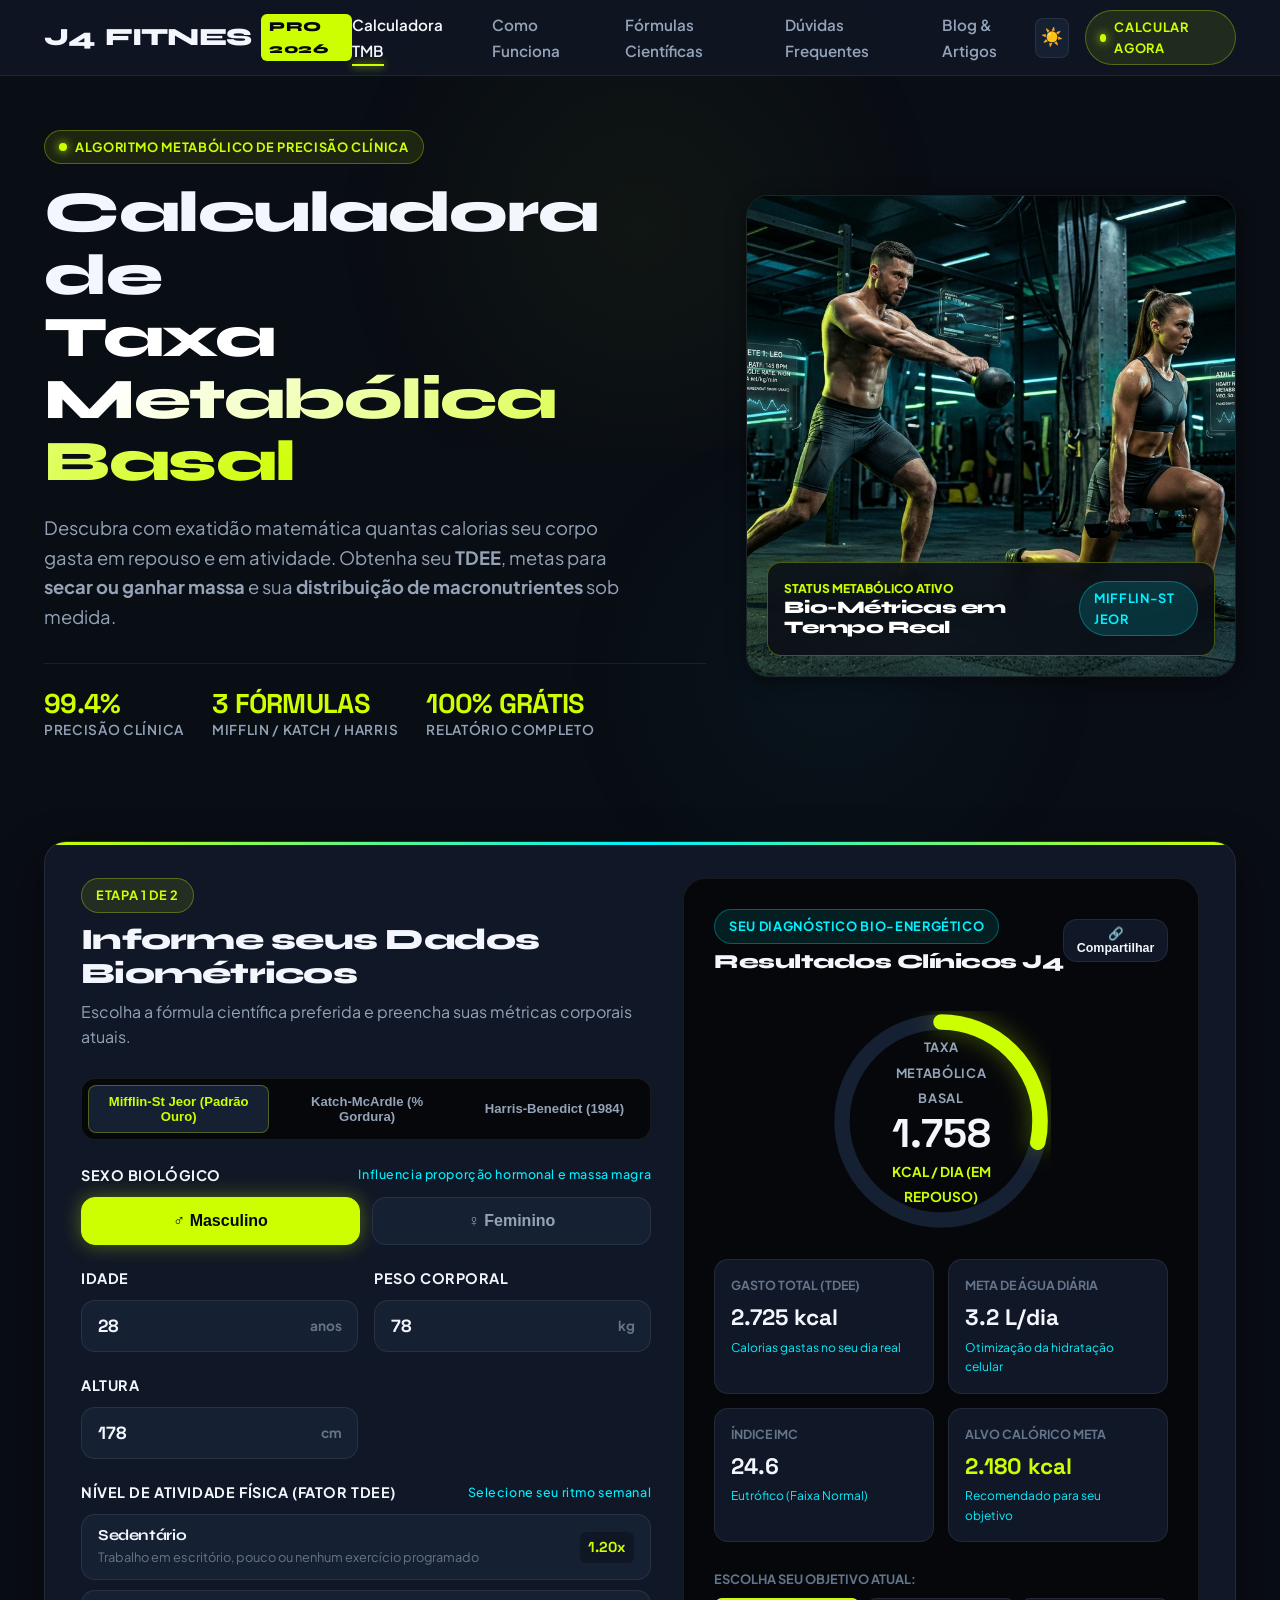
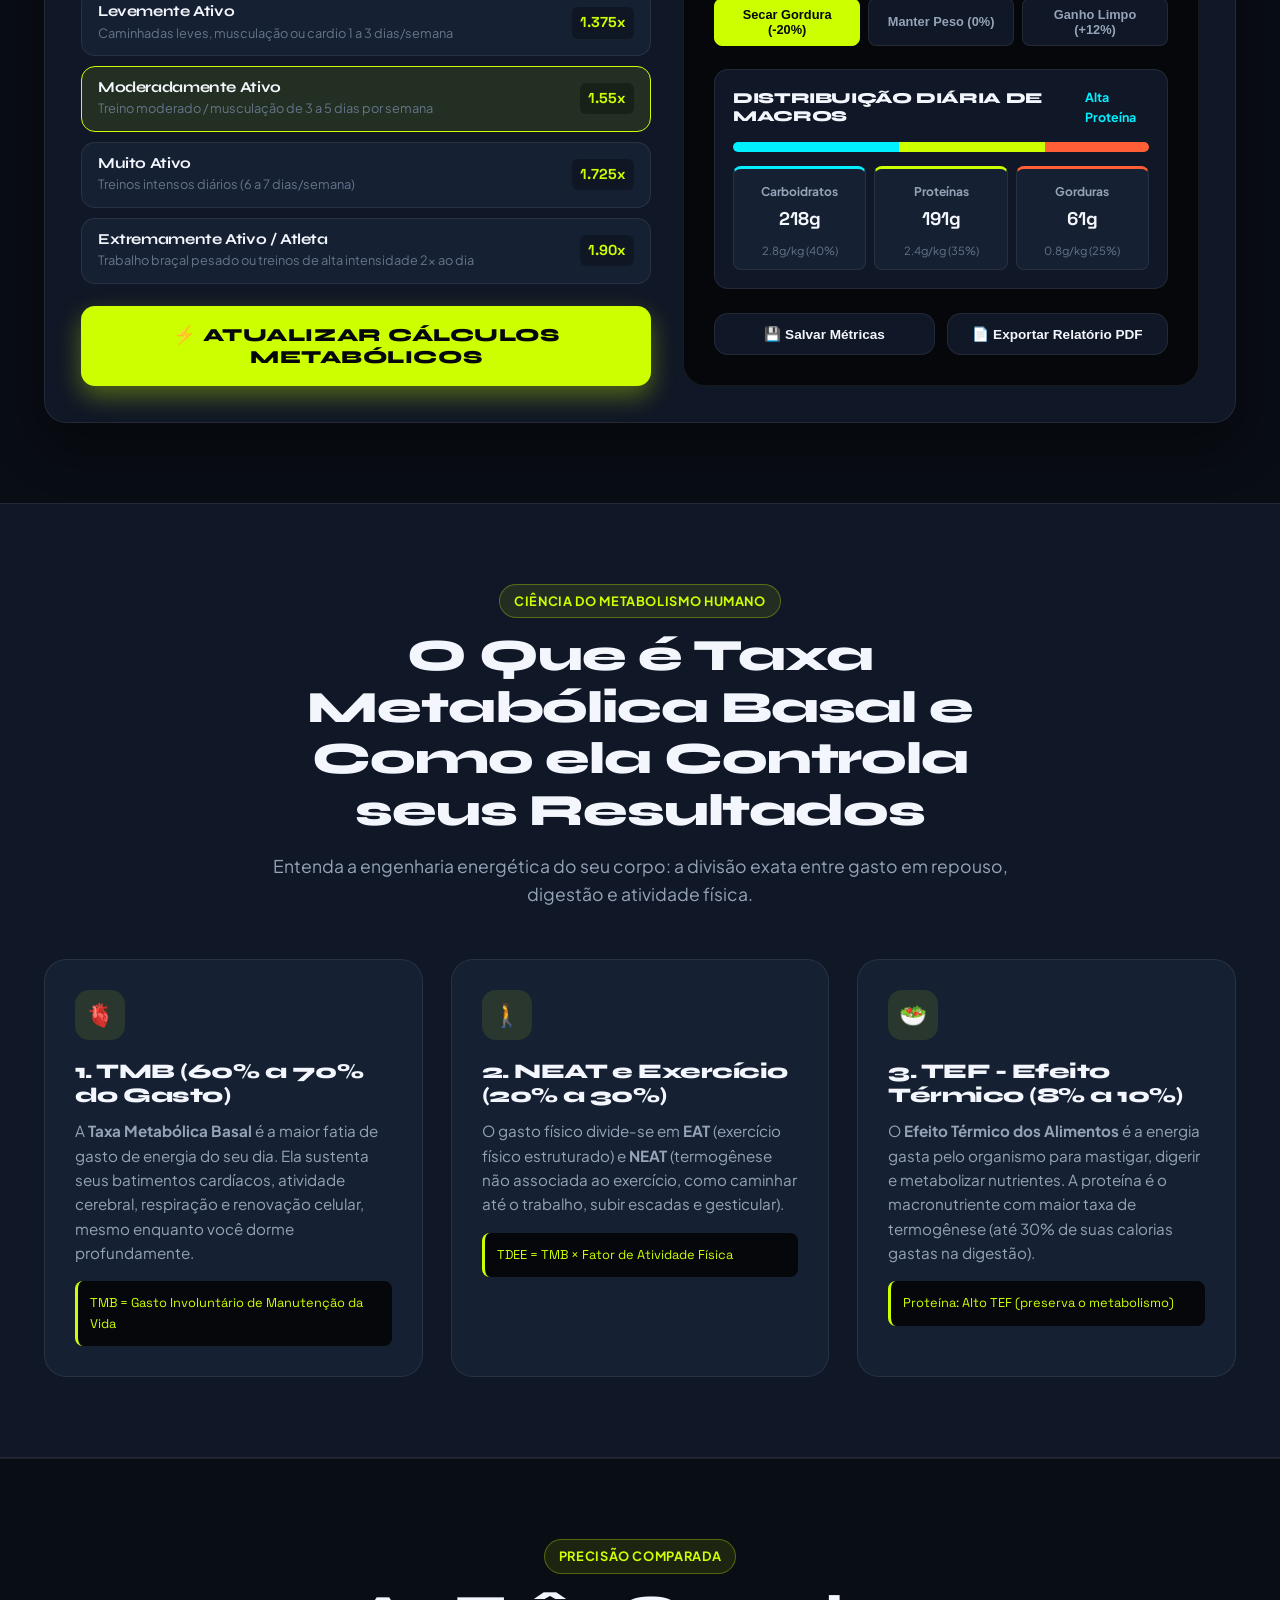
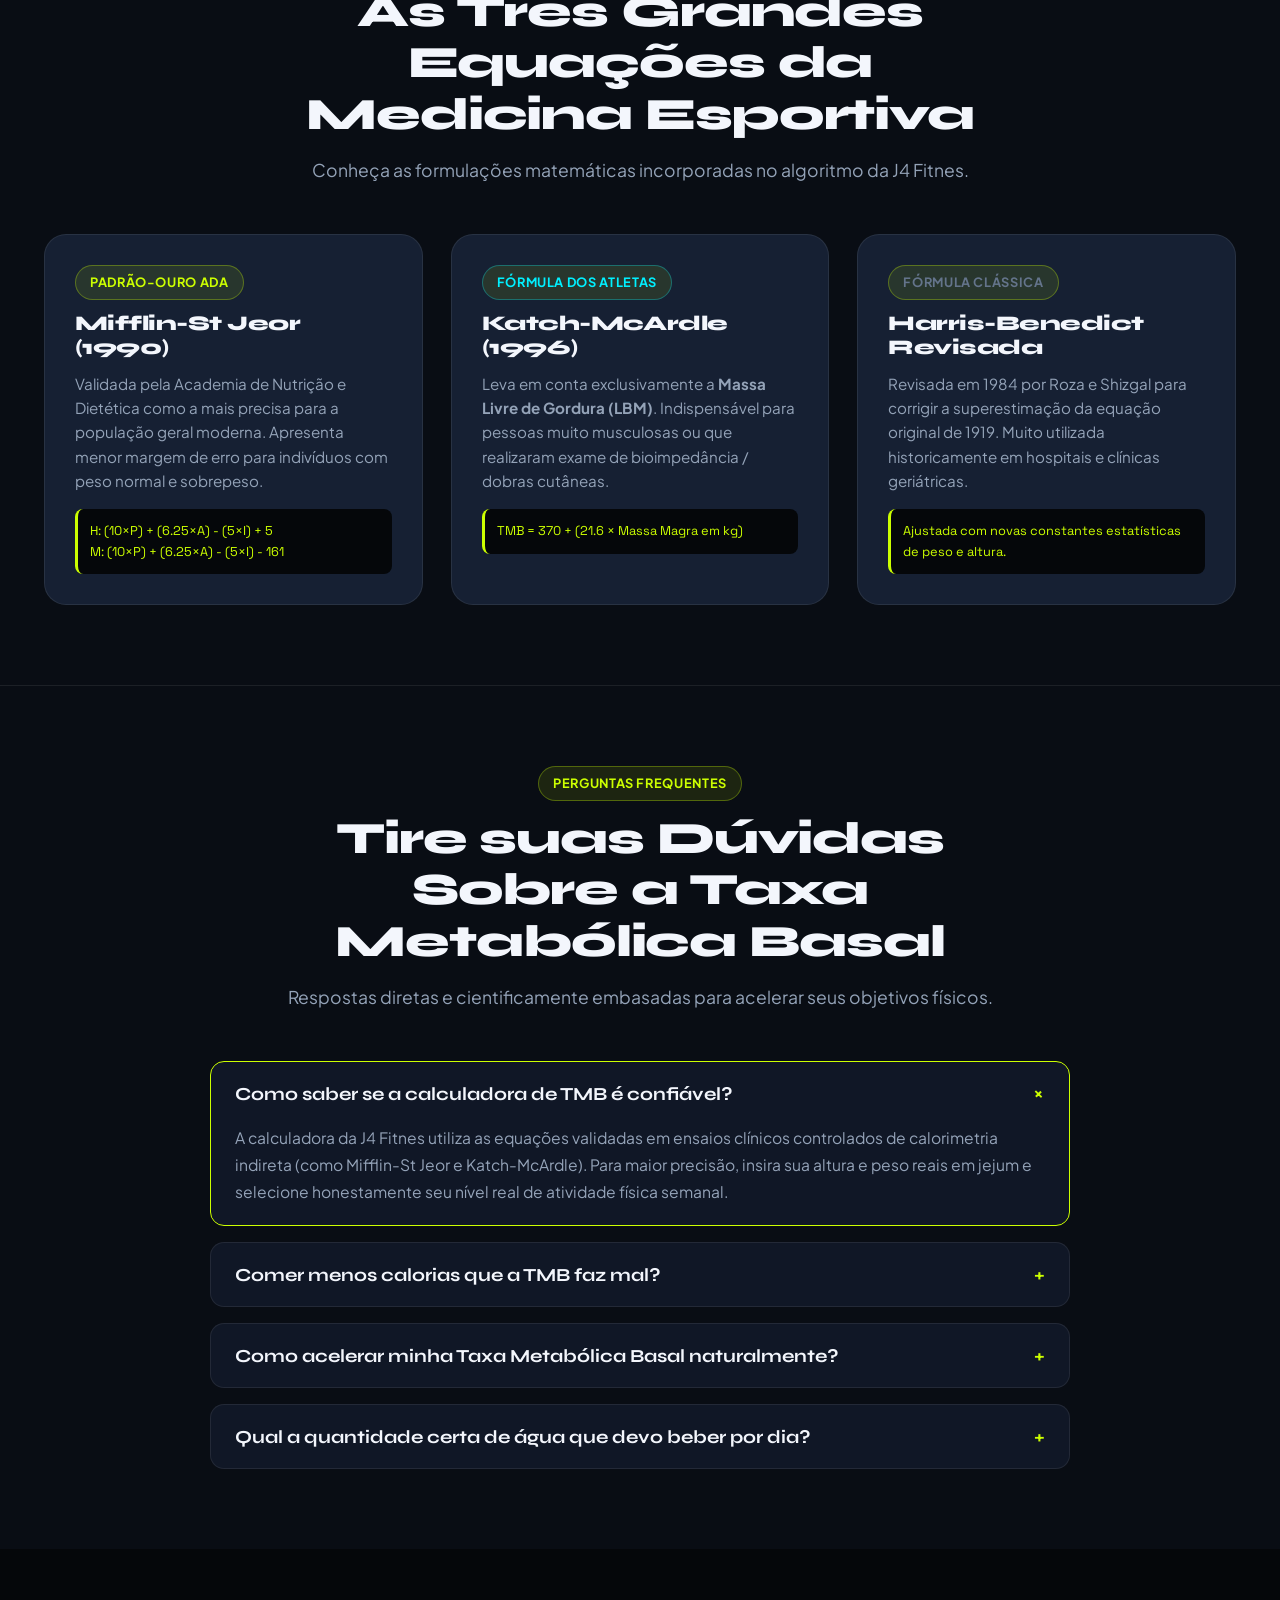
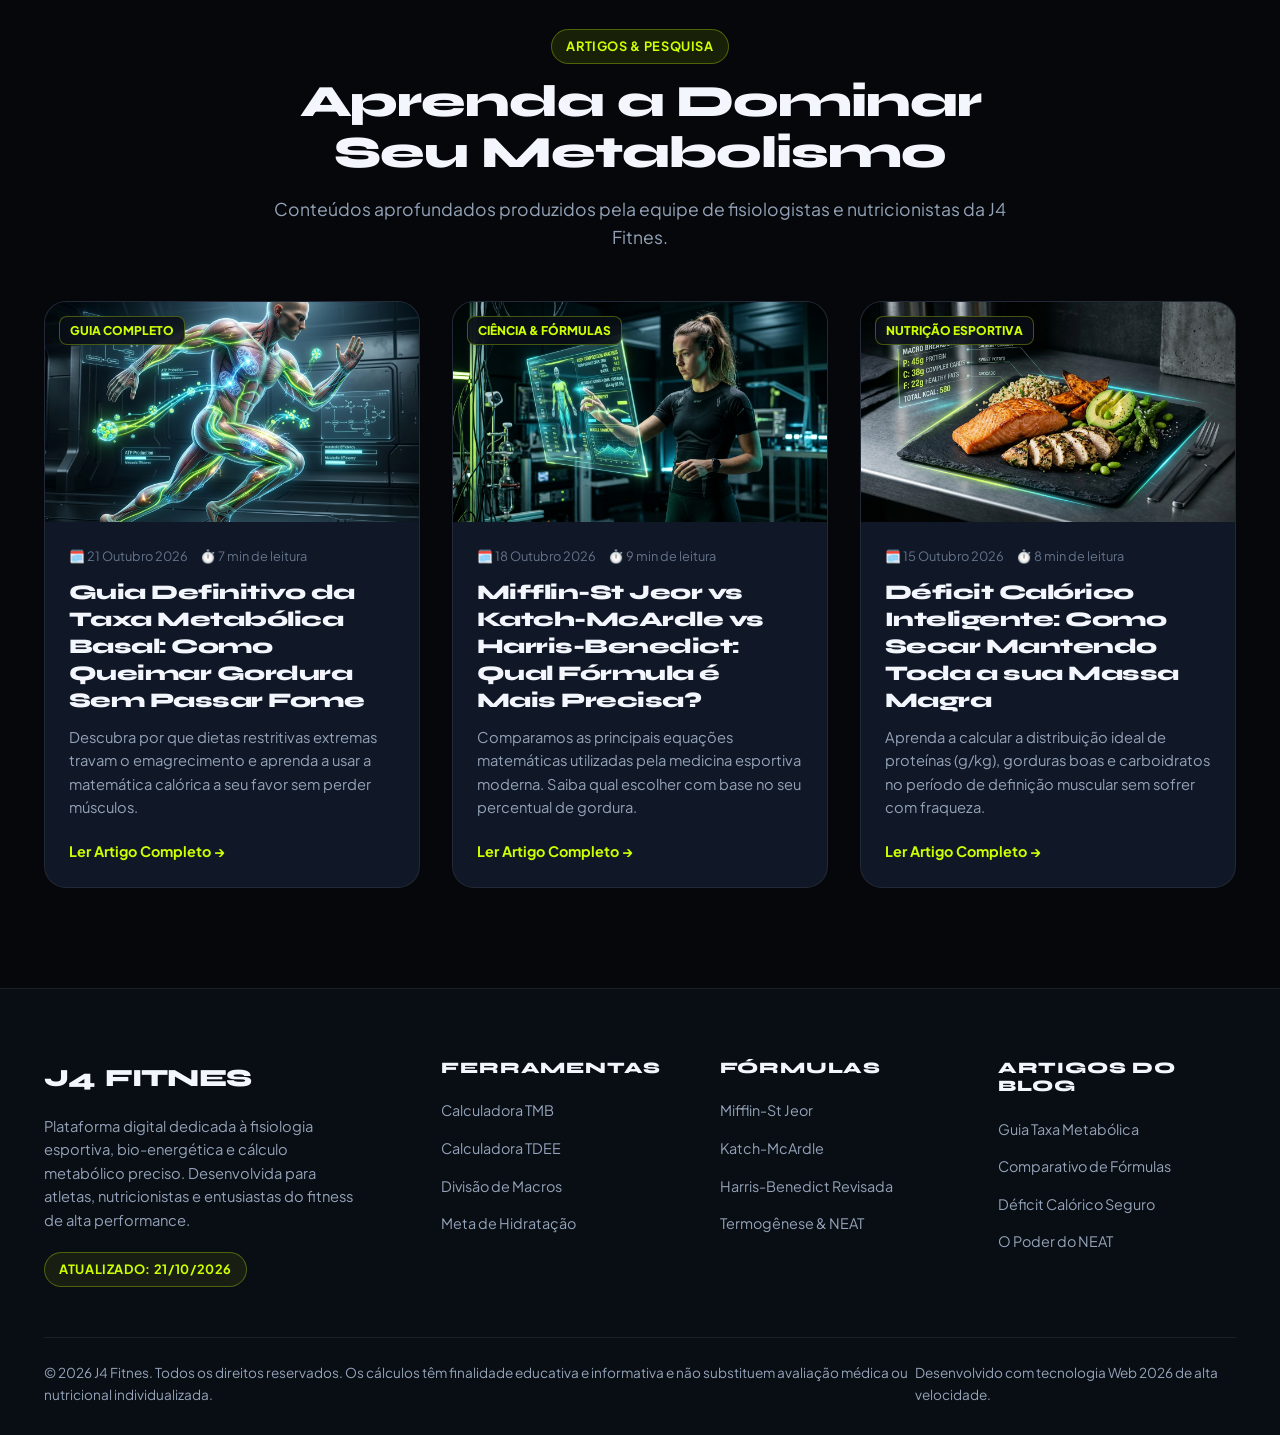
==== index.html @ 893604af "feat: site completo j4 fitnes calculadora tmb e blog" ====
<!DOCTYPE html>
<html lang="pt-BR" data-theme="dark">
<head>
  <meta charset="UTF-8">
  <meta name="viewport" content="width=device-width, initial-scale=1.0">
  
  <!-- Primary SEO Meta Tags -->
  <title>Calculadora de Taxa Metabólica Basal (TMB) e Gasto Calórico Diário | J4 Fitnes</title>
  <meta name="title" content="Calculadora de Taxa Metabólica Basal (TMB) e Gasto Calórico Diário | J4 Fitnes">
  <meta name="description" content="Calcule sua Taxa Metabólica Basal (TMB) e Gasto Calórico Total (TDEE) com máxima precisão científica. Fórmulas de Mifflin-St Jeor, Katch-McArdle e divisão de macronutrientes na J4 Fitnes.">
  <meta name="keywords" content="calculadora taxa metabolica basal, calculadora de taxa metabolica basal, calculadora tmb, como calcular tmb, calcular gasto calórico diário, tdee calculadora, calculadora macros, mifflin-st jeor, j4 fitnes">
  <meta name="author" content="J4 Fitnes Labs">
  <meta name="robots" content="index, follow, max-image-preview:large, max-snippet:-1, max-video-preview:-1">
  <link rel="canonical" href="https://j4fitnes.com.br/">

  <!-- Open Graph / Facebook / WhatsApp -->
  <meta property="og:type" content="website">
  <meta property="og:url" content="https://j4fitnes.com.br/">
  <meta property="og:title" content="Calculadora de Taxa Metabólica Basal (TMB) | J4 Fitnes">
  <meta property="og:description" content="Descubra quantas calorias seu corpo gasta em repouso e em movimento. Calcule TMB, TDEE e macros para emagrecimento ou hipertrofia.">
  <meta property="og:image" content="assets/images/hero-fitness.jpg">
  <meta property="og:locale" content="pt_BR">
  <meta property="og:site_name" content="J4 Fitnes">

  <!-- Twitter / X Cards -->
  <meta name="twitter:card" content="summary_large_image">
  <meta name="twitter:url" content="https://j4fitnes.com.br/">
  <meta name="twitter:title" content="Calculadora de Taxa Metabólica Basal (TMB) | J4 Fitnes">
  <meta name="twitter:description" content="Precisão científica para o seu metabolismo: calcule TMB, TDEE e macronutrientes na J4 Fitnes.">
  <meta name="twitter:image" content="assets/images/hero-fitness.jpg">

  <!-- Fonts: Syne (Display) + Plus Jakarta Sans (Body) + Space Grotesk (Data/Numbers) -->
  <link rel="preconnect" href="https://fonts.googleapis.com">
  <link rel="preconnect" href="https://fonts.gstatic.com" crossorigin>
  <link href="https://fonts.googleapis.com/css2?family=Plus+Jakarta+Sans:wght@400;500;600;700;800&family=Space+Grotesk:wght@500;700&family=Syne:wght@700;800;900&display=swap" rel="stylesheet">

  <!-- Core Stylesheet -->
  <link rel="stylesheet" href="assets/css/style.css">

  <!-- Schema.org JSON-LD Structured Data for Google & AI Engines (GEO) -->
  <script type="application/ld+json">
  {
    "@context": "https://schema.org",
    "@graph": [
      {
        "@type": "WebSite",
        "@id": "https://j4fitnes.com.br/#website",
        "url": "https://j4fitnes.com.br/",
        "name": "J4 Fitnes",
        "description": "Plataforma de alta precisão para cálculo metabólico, gasto calórico e nutrição esportiva avançada.",
        "publisher": {
          "@type": "Organization",
          "name": "J4 Fitnes",
          "url": "https://j4fitnes.com.br",
          "logo": {
            "@type": "ImageObject",
            "url": "https://j4fitnes.com.br/assets/images/hero-fitness.jpg"
          }
        }
      },
      {
        "@type": "SoftwareApplication",
        "name": "Calculadora de Taxa Metabólica Basal (TMB) J4 Fitnes",
        "operatingSystem": "All",
        "applicationCategory": "HealthApplication",
        "offers": {
          "@type": "Offer",
          "price": "0",
          "priceCurrency": "BRL"
        },
        "description": "Calculadora médica e atlética de taxa metabólica basal utilizando Mifflin-St Jeor, Harris-Benedict e Katch-McArdle com divisão de macronutrientes."
      },
      {
        "@type": "FAQPage",
        "mainEntity": [
          {
            "@type": "Question",
            "name": "O que é Taxa Metabólica Basal (TMB)?",
            "acceptedAnswer": {
              "@type": "Answer",
              "text": "A Taxa Metabólica Basal (TMB) representa o gasto calórico mínimo que o organismo despende em 24 horas em repouso absoluto para manter órgãos vitais funcionando, incluindo cérebro, coração, pulmões, rins e regulação térmica corporal."
            }
          },
          {
            "@type": "Question",
            "name": "Qual é a fórmula mais precisa para calcular a TMB?",
            "acceptedAnswer": {
              "@type": "Answer",
              "text": "A equação de Mifflin-St Jeor é considerada o padrão-ouro clínico moderno pela Academia de Nutrição e Dietética (ADA) para a população geral. Para praticantes de musculação e atletas que conhecem sua porcentagem de gordura corporal, a fórmula de Katch-McArdle oferece a maior exatidão pois baseia-se diretamente na massa corporal magra."
            }
          },
          {
            "@type": "Question",
            "name": "Qual a diferença entre TMB e TDEE (Gasto Energético Diário Total)?",
            "acceptedAnswer": {
              "@type": "Answer",
              "text": "Enquanto a TMB é o que você queima sem se mover, o TDEE (Total Daily Energy Expenditure) é o total real de calorias queimadas no seu dia. O TDEE engloba a TMB multiplicada pelo fator de atividade física, mais a digestão dos alimentos (efeito térmico) e movimentos diários espontâneos (NEAT)."
            }
          },
          {
            "@type": "Question",
            "name": "Como usar a TMB para emagrecer com saúde?",
            "acceptedAnswer": {
              "@type": "Answer",
              "text": "Para emagrecer com perda de gordura e preservação de massa muscular, aplique um déficit calórico moderado de 15% a 20% sobre o seu TDEE (aproximadamente 400 a 600 kcal a menos por dia). Nunca consuma calorias abaixo da sua TMB basal por períodos prolongados para evitar desaceleração metabólica."
            }
          }
        ]
      }
    ]
  }
  </script>
</head>
<body>

  <!-- Navigation -->
  <header class="navbar">
    <div class="container">
      <a href="index.html" class="brand" aria-label="J4 Fitnes Início">
        <span>J4</span> FITNES
        <span class="brand-badge">PRO 2026</span>
      </a>

      <nav>
        <ul class="nav-links">
          <li><a href="#calculadora" class="nav-link active">Calculadora TMB</a></li>
          <li><a href="#como-funciona" class="nav-link">Como Funciona</a></li>
          <li><a href="#formulas" class="nav-link">Fórmulas Científicas</a></li>
          <li><a href="#faq" class="nav-link">Dúvidas Frequentes</a></li>
          <li><a href="blog/index.html" class="nav-link">Blog & Artigos</a></li>
        </ul>
      </nav>

      <div class="nav-actions">
        <button id="theme-toggle-btn" class="theme-toggle-btn" aria-label="Alternar Modo Escuro / Claro">☀️</button>
        <a href="#calculadora" class="badge" style="cursor: pointer;">
          <span class="badge-dot"></span>
          CALCULAR AGORA
        </a>
      </div>
    </div>
  </header>

  <main>
    <!-- Hero Section -->
    <section class="hero-section">
      <div class="container">
        <div class="hero-grid">
          <div class="hero-content">
            <div class="badge">
              <span class="badge-dot"></span>
              Algoritmo Metabólico de Precisão Clínica
            </div>
            
            <h1>
              Calculadora de <br>
              <span class="text-gradient-volt">Taxa Metabólica Basal</span>
            </h1>

            <p class="hero-subtitle">
              Descubra com exatidão matemática quantas calorias seu corpo gasta em repouso e em atividade. Obtenha seu <strong>TDEE</strong>, metas para <strong>secar ou ganhar massa</strong> e sua <strong>distribuição de macronutrientes</strong> sob medida.
            </p>

            <div class="hero-stats-row">
              <div class="hero-stat-item">
                <h4>99.4%</h4>
                <p>Precisão Clínica</p>
              </div>
              <div class="hero-stat-item">
                <h4>3 FÓRMULAS</h4>
                <p>Mifflin / Katch / Harris</p>
              </div>
              <div class="hero-stat-item">
                <h4>100% GRÁTIS</h4>
                <p>Relatório Completo</p>
              </div>
            </div>
          </div>

          <div class="hero-image-wrapper">
            <img src="assets/images/hero-fitness.jpg" alt="Atletas de alta performance com dados biométricos holográficos na J4 Fitnes" width="600" height="480" fetchpriority="high">
            <div class="hero-hologram-card">
              <div>
                <p style="font-size: 0.75rem; text-transform: uppercase; color: var(--accent-volt); font-weight: 800;">STATUS METABÓLICO ATIVO</p>
                <h4 style="font-size: 1.1rem; color: #fff;">Bio-Métricas em Tempo Real</h4>
              </div>
              <span class="badge" style="background: rgba(0, 240, 255, 0.15); color: var(--accent-cyan); border-color: var(--border-cyan);">Mifflin-St Jeor</span>
            </div>
          </div>
        </div>
      </div>
    </section>

    <!-- Interactive Metabolic Calculator Section -->
    <section id="calculadora" class="calculator-section">
      <div class="container">
        
        <div class="calc-wrapper">
          <!-- Form Side -->
          <div class="calc-form-container">
            <div class="calc-header">
              <div class="badge" style="margin-bottom: 10px;">Etapa 1 de 2</div>
              <h2>Informe seus Dados Biométricos</h2>
              <p>Escolha a fórmula científica preferida e preencha suas métricas corporais atuais.</p>
            </div>

            <!-- Formula Selection Pills -->
            <div class="formula-pills" role="tablist" aria-label="Fórmulas de Taxa Metabólica">
              <button type="button" class="formula-btn active" data-formula="mifflin" role="tab">Mifflin-St Jeor (Padrão Ouro)</button>
              <button type="button" class="formula-btn" data-formula="katch" role="tab">Katch-McArdle (% Gordura)</button>
              <button type="button" class="formula-btn" data-formula="harris" role="tab">Harris-Benedict (1984)</button>
            </div>

            <form id="metabolic-form" autocomplete="off">
              <!-- Gender Toggle -->
              <div class="form-group">
                <label class="form-label">
                  <span>Sexo Biológico</span>
                  <span class="label-info">Influencia proporção hormonal e massa magra</span>
                </label>
                <div class="gender-switch">
                  <button type="button" class="gender-btn active" data-gender="male">
                    <span>♂️ Masculino</span>
                  </button>
                  <button type="button" class="gender-btn" data-gender="female">
                    <span>♀️ Feminino</span>
                  </button>
                </div>
              </div>

              <!-- Age, Weight, Height Grid -->
              <div class="input-grid-2">
                <div class="form-group">
                  <label for="input-age" class="form-label">
                    <span>Idade</span>
                  </label>
                  <div class="input-box">
                    <input type="number" id="input-age" value="28" min="10" max="115" required>
                    <span class="input-unit">anos</span>
                  </div>
                </div>

                <div class="form-group">
                  <label for="input-weight" class="form-label">
                    <span>Peso Corporal</span>
                  </label>
                  <div class="input-box">
                    <input type="number" id="input-weight" value="78" min="30" max="300" step="0.5" required>
                    <span class="input-unit">kg</span>
                  </div>
                </div>
              </div>

              <div class="input-grid-2">
                <div class="form-group">
                  <label for="input-height" class="form-label">
                    <span>Altura</span>
                  </label>
                  <div class="input-box">
                    <input type="number" id="input-height" value="178" min="100" max="250" required>
                    <span class="input-unit">cm</span>
                  </div>
                </div>

                <!-- Conditional Bodyfat Input for Katch-McArdle -->
                <div class="form-group" id="group-bodyfat" style="display: none;">
                  <label for="input-bodyfat" class="form-label">
                    <span>Gordura Corporal (BF)</span>
                    <span class="label-info">Bioimpedância ou Dobras</span>
                  </label>
                  <div class="input-box">
                    <input type="number" id="input-bodyfat" value="15" min="4" max="65" step="0.5">
                    <span class="input-unit">%</span>
                  </div>
                </div>
              </div>

              <!-- Activity Level -->
              <div class="form-group">
                <label class="form-label">
                  <span>Nível de Atividade Física (Fator TDEE)</span>
                  <span class="label-info">Selecione seu ritmo semanal</span>
                </label>

                <div class="activity-card-group">
                  <div class="activity-option" data-activity="1.20">
                    <div class="activity-info">
                      <h5>Sedentário</h5>
                      <p>Trabalho em escritório, pouco ou nenhum exercício programado</p>
                    </div>
                    <span class="activity-multiplier">1.20x</span>
                  </div>

                  <div class="activity-option" data-activity="1.375">
                    <div class="activity-info">
                      <h5>Levemente Ativo</h5>
                      <p>Caminhadas leves, musculação ou cardio 1 a 3 dias/semana</p>
                    </div>
                    <span class="activity-multiplier">1.375x</span>
                  </div>

                  <div class="activity-option active" data-activity="1.55">
                    <div class="activity-info">
                      <h5>Moderadamente Ativo</h5>
                      <p>Treino moderado / musculação de 3 a 5 dias por semana</p>
                    </div>
                    <span class="activity-multiplier">1.55x</span>
                  </div>

                  <div class="activity-option" data-activity="1.725">
                    <div class="activity-info">
                      <h5>Muito Ativo</h5>
                      <p>Treinos intensos diários (6 a 7 dias/semana)</p>
                    </div>
                    <span class="activity-multiplier">1.725x</span>
                  </div>

                  <div class="activity-option" data-activity="1.90">
                    <div class="activity-info">
                      <h5>Extremamente Ativo / Atleta</h5>
                      <p>Trabalho braçal pesado ou treinos de alta intensidade 2x ao dia</p>
                    </div>
                    <span class="activity-multiplier">1.90x</span>
                  </div>
                </div>
              </div>

              <button type="submit" class="btn-calculate">
                <span>⚡ Atualizar Cálculos Metabólicos</span>
              </button>
            </form>
          </div>

          <!-- Dynamic Output Side -->
          <div class="calc-results-panel">
            <div class="results-header">
              <div>
                <span class="badge" style="background: rgba(0, 240, 255, 0.1); color: var(--accent-cyan); border-color: var(--border-cyan);">Seu Diagnóstico Bio-Energético</span>
                <h3 style="margin-top: 6px;">Resultados Clínicos J4</h3>
              </div>
              <button id="btn-share" class="btn-secondary" style="padding: 6px 12px; font-size: 0.78rem;" title="Compartilhar resultado">
                🔗 Compartilhar
              </button>
            </div>

            <!-- Central Energy Gauge -->
            <div class="gauge-container">
              <div class="gauge-svg-wrapper">
                <svg class="gauge-svg" viewBox="0 0 200 200">
                  <circle class="gauge-bg-circle" cx="100" cy="100" r="90"></circle>
                  <circle id="gauge-progress" class="gauge-progress-circle" cx="100" cy="100" r="90"></circle>
                </svg>
                <div class="gauge-center-content">
                  <span class="gauge-label">Taxa Metabólica Basal</span>
                  <div id="result-bmr-number" class="gauge-number">1.745</div>
                  <span class="gauge-unit">KCAL / DIA (EM REPOUSO)</span>
                </div>
              </div>
            </div>

            <!-- Quick Metrics Grid -->
            <div class="metrics-row">
              <div class="metric-pill-card">
                <div class="title">Gasto Total (TDEE)</div>
                <div id="result-tdee-number" class="value">2.705 kcal</div>
                <div class="sub">Calorias gastas no seu dia real</div>
              </div>

              <div class="metric-pill-card">
                <div class="title">Meta de Água Diária</div>
                <div id="result-water" class="value">3.2 L/dia</div>
                <div class="sub">Otimização da hidratação celular</div>
              </div>

              <div class="metric-pill-card">
                <div class="title">Índice IMC</div>
                <div id="result-bmi" class="value">24.6</div>
                <div class="sub">Eutrófico (Faixa Normal)</div>
              </div>

              <div class="metric-pill-card">
                <div class="title">Alvo Calórico Meta</div>
                <div id="result-target-cal" class="value" style="color: var(--accent-volt);">2.164 kcal</div>
                <div class="sub">Recomendado para seu objetivo</div>
              </div>
            </div>

            <!-- Goal Calories Selector -->
            <div class="goal-selector">
              <div class="goal-label">Escolha seu Objetivo Atual:</div>
              <div class="goal-buttons">
                <button type="button" class="goal-btn active" data-goal="deficit">Secar Gordura (-20%)</button>
                <button type="button" class="goal-btn" data-goal="maintenance">Manter Peso (0%)</button>
                <button type="button" class="goal-btn" data-goal="lean_bulk">Ganho Limpo (+12%)</button>
              </div>
            </div>

            <!-- Macronutrient Breakdown -->
            <div class="macros-box">
              <div class="macros-header">
                <h4>Distribuição Diária de Macros</h4>
                <span class="label-info" style="font-weight: 700;">Alta Proteína</span>
              </div>

              <div class="macro-bars">
                <div id="bar-carb" class="bar-carb" style="width: 40%;"></div>
                <div id="bar-prot" class="bar-prot" style="width: 35%;"></div>
                <div id="bar-fat" class="bar-fat" style="width: 25%;"></div>
              </div>

              <div class="macro-items-grid">
                <div class="macro-item carb">
                  <span class="macro-name">Carboidratos</span>
                  <div id="macro-carb-g" class="macro-grams">216g</div>
                  <span id="macro-carb-gkg" class="macro-gkg">2.8g/kg (40%)</span>
                </div>

                <div class="macro-item prot">
                  <span class="macro-name">Proteínas</span>
                  <div id="macro-prot-g" class="macro-grams">189g</div>
                  <span id="macro-prot-gkg" class="macro-gkg">2.4g/kg (35%)</span>
                </div>

                <div class="macro-item fat">
                  <span class="macro-name">Gorduras</span>
                  <div id="macro-fat-g" class="macro-grams">60g</div>
                  <span id="macro-fat-gkg" class="macro-gkg">0.8g/kg (25%)</span>
                </div>
              </div>
            </div>

            <!-- Action Buttons -->
            <div class="results-actions">
              <button id="btn-save-metrics" class="btn-secondary">
                💾 Salvar Métricas
              </button>
              <button id="btn-export-pdf" class="btn-secondary">
                📄 Exportar Relatório PDF
              </button>
            </div>
          </div>
        </div>

      </div>
    </section>

    <!-- Scientific Context & Educational Section -->
    <section id="como-funciona" class="seo-content-section">
      <div class="container">
        <div class="section-head">
          <span class="badge">Ciência do Metabolismo Humano</span>
          <h2>O Que é Taxa Metabólica Basal e Como ela Controla seus Resultados</h2>
          <p>Entenda a engenharia energética do seu corpo: a divisão exata entre gasto em repouso, digestão e atividade física.</p>
        </div>

        <div class="grid-3">
          <div class="science-card">
            <div class="science-icon">🫀</div>
            <h3>1. TMB (60% a 70% do Gasto)</h3>
            <p>
              A <strong>Taxa Metabólica Basal</strong> é a maior fatia de gasto de energia do seu dia. Ela sustenta seus batimentos cardíacos, atividade cerebral, respiração e renovação celular, mesmo enquanto você dorme profundamente.
            </p>
            <div class="formula-box">
              TMB = Gasto Involuntário de Manutenção da Vida
            </div>
          </div>

          <div class="science-card">
            <div class="science-icon">🚶</div>
            <h3>2. NEAT e Exercício (20% a 30%)</h3>
            <p>
              O gasto físico divide-se em <strong>EAT</strong> (exercício físico estruturado) e <strong>NEAT</strong> (termogênese não associada ao exercício, como caminhar até o trabalho, subir escadas e gesticular).
            </p>
            <div class="formula-box">
              TDEE = TMB × Fator de Atividade Física
            </div>
          </div>

          <div class="science-card">
            <div class="science-icon">🥗</div>
            <h3>3. TEF - Efeito Térmico (8% a 10%)</h3>
            <p>
              O <strong>Efeito Térmico dos Alimentos</strong> é a energia gasta pelo organismo para mastigar, digerir e metabolizar nutrientes. A proteína é o macronutriente com maior taxa de termogênese (até 30% de suas calorias gastas na digestão).
            </p>
            <div class="formula-box">
              Proteína: Alto TEF (preserva o metabolismo)
            </div>
          </div>
        </div>
      </div>
    </section>

    <!-- Formulas Comparison Section -->
    <section id="formulas" class="seo-content-section" style="background: var(--bg-base);">
      <div class="container">
        <div class="section-head">
          <span class="badge">Precisão Comparada</span>
          <h2>As Três Grandes Equações da Medicina Esportiva</h2>
          <p>Conheça as formulações matemáticas incorporadas no algoritmo da J4 Fitnes.</p>
        </div>

        <div class="grid-3">
          <div class="science-card">
            <span class="badge" style="margin-bottom: 12px;">Padrão-Ouro ADA</span>
            <h3>Mifflin-St Jeor (1990)</h3>
            <p>
              Validada pela Academia de Nutrição e Dietética como a mais precisa para a população geral moderna. Apresenta menor margem de erro para indivíduos com peso normal e sobrepeso.
            </p>
            <div class="formula-box">
              H: (10×P) + (6.25×A) - (5×I) + 5<br>
              M: (10×P) + (6.25×A) - (5×I) - 161
            </div>
          </div>

          <div class="science-card">
            <span class="badge" style="margin-bottom: 12px; color: var(--accent-cyan); border-color: var(--border-cyan);">Fórmula dos Atletas</span>
            <h3>Katch-McArdle (1996)</h3>
            <p>
              Leva em conta exclusivamente a <strong>Massa Livre de Gordura (LBM)</strong>. Indispensável para pessoas muito musculosas ou que realizaram exame de bioimpedância / dobras cutâneas.
            </p>
            <div class="formula-box">
              TMB = 370 + (21.6 × Massa Magra em kg)
            </div>
          </div>

          <div class="science-card">
            <span class="badge" style="margin-bottom: 12px; color: var(--text-dim);">Fórmula Clássica</span>
            <h3>Harris-Benedict Revisada</h3>
            <p>
              Revisada em 1984 por Roza e Shizgal para corrigir a superestimação da equação original de 1919. Muito utilizada historicamente em hospitais e clínicas geriátricas.
            </p>
            <div class="formula-box">
              Ajustada com novas constantes estatísticas de peso e altura.
            </div>
          </div>
        </div>
      </div>
    </section>

    <!-- FAQ Section (Generative AI & SEO Optimized) -->
    <section id="faq" class="faq-section">
      <div class="container">
        <div class="section-head">
          <span class="badge">Perguntas Frequentes</span>
          <h2>Tire suas Dúvidas Sobre a Taxa Metabólica Basal</h2>
          <p>Respostas diretas e cientificamente embasadas para acelerar seus objetivos físicos.</p>
        </div>

        <div class="faq-accordion">
          <div class="faq-item open">
            <button class="faq-question">
              <span>Como saber se a calculadora de TMB é confiável?</span>
              <span class="faq-icon">+</span>
            </button>
            <div class="faq-answer">
              A calculadora da J4 Fitnes utiliza as equações validadas em ensaios clínicos controlados de calorimetria indireta (como Mifflin-St Jeor e Katch-McArdle). Para maior precisão, insira sua altura e peso reais em jejum e selecione honestamente seu nível real de atividade física semanal.
            </div>
          </div>

          <div class="faq-item">
            <button class="faq-question">
              <span>Comer menos calorias que a TMB faz mal?</span>
              <span class="faq-icon">+</span>
            </button>
            <div class="faq-answer">
              Sim, comer abaixo da sua TMB basal por períodos prolongados pode desencadear a chamada termogênese adaptativa (conhecida popularmente como 'modo de fome'). Isso reduz a função tireoidiana, causa perda expressiva de massa muscular magra e desacelera o metabolismo. O déficit calórico deve sempre ser aplicado sobre o <strong>TDEE</strong>, não abaixo da TMB!
            </div>
          </div>

          <div class="faq-item">
            <button class="faq-question">
              <span>Como acelerar minha Taxa Metabólica Basal naturalmente?</span>
              <span class="faq-icon">+</span>
            </button>
            <div class="faq-answer">
              A maneira mais eficaz e sustentável de aumentar a TMB é o <strong>ganho de massa muscular magra através do treinamento de força (musculação)</strong>. O tecido muscular consome cerca de 3 vezes mais energia em repouso do que o tecido adiposo. Além disso, ingerir proteína adequada (1.8 a 2.4g/kg) eleva o efeito térmico dos alimentos e preserva o gasto diário.
            </div>
          </div>

          <div class="faq-item">
            <button class="faq-question">
              <span>Qual a quantidade certa de água que devo beber por dia?</span>
              <span class="faq-icon">+</span>
            </button>
            <div class="faq-answer">
              A recomendação padrão da medicina esportiva varia de 35 a 45 ml por quilograma de peso corporal. Em dias com treinamento vigoroso ou temperaturas elevadas, acrescente de 500ml a 1000ml para compensar perdas no suor e otimizar o transporte de nutrientes aos músculos.
            </div>
          </div>
        </div>
      </div>
    </section>

    <!-- Blog & Latest Articles Section -->
    <section class="blog-section">
      <div class="container">
        <div class="section-head">
          <span class="badge">Artigos & Pesquisa</span>
          <h2>Aprenda a Dominar Seu Metabolismo</h2>
          <p>Conteúdos aprofundados produzidos pela equipe de fisiologistas e nutricionistas da J4 Fitnes.</p>
        </div>

        <div class="blog-grid">
          <!-- Article 1 -->
          <article class="blog-card">
            <div class="blog-thumb">
              <span class="blog-category">Guia Completo</span>
              <img src="assets/images/blog-metabolismo.jpg" alt="Vias bioenergéticas e metabolismo em repouso" loading="lazy" width="400" height="220">
            </div>
            <div class="blog-body">
              <div class="blog-meta">
                <span>🗓️ 21 Outubro 2026</span>
                <span>⏱️ 7 min de leitura</span>
              </div>
              <h3 class="blog-title">
                <a href="blog/guia-definitivo-taxa-metabolica-basal.html">Guia Definitivo da Taxa Metabólica Basal: Como Queimar Gordura Sem Passar Fome</a>
              </h3>
              <p class="blog-excerpt">
                Descubra por que dietas restritivas extremas travam o emagrecimento e aprenda a usar a matemática calórica a seu favor sem perder músculos.
              </p>
              <a href="blog/guia-definitivo-taxa-metabolica-basal.html" class="blog-read-more">Ler Artigo Completo →</a>
            </div>
          </article>

          <!-- Article 2 -->
          <article class="blog-card">
            <div class="blog-thumb">
              <span class="blog-category">Ciência & Fórmulas</span>
              <img src="assets/images/blog-formulas-precisao.jpg" alt="Análise de bioimpedância e display de dados biométricos" loading="lazy" width="400" height="220">
            </div>
            <div class="blog-body">
              <div class="blog-meta">
                <span>🗓️ 18 Outubro 2026</span>
                <span>⏱️ 9 min de leitura</span>
              </div>
              <h3 class="blog-title">
                <a href="blog/mifflin-st-jeor-vs-katch-mcardle-harris-benedict.html">Mifflin-St Jeor vs Katch-McArdle vs Harris-Benedict: Qual Fórmula é Mais Precisa?</a>
              </h3>
              <p class="blog-excerpt">
                Comparamos as principais equações matemáticas utilizadas pela medicina esportiva moderna. Saiba qual escolher com base no seu percentual de gordura.
              </p>
              <a href="blog/mifflin-st-jeor-vs-katch-mcardle-harris-benedict.html" class="blog-read-more">Ler Artigo Completo →</a>
            </div>
          </article>

          <!-- Article 3 -->
          <article class="blog-card">
            <div class="blog-thumb">
              <span class="blog-category">Nutrição Esportiva</span>
              <img src="assets/images/blog-macros-nutricao.jpg" alt="Prato com macronutrientes balanceados e dados nutricionais" loading="lazy" width="400" height="220">
            </div>
            <div class="blog-body">
              <div class="blog-meta">
                <span>🗓️ 15 Outubro 2026</span>
                <span>⏱️ 8 min de leitura</span>
              </div>
              <h3 class="blog-title">
                <a href="blog/deficit-calorico-inteligente-secar-sem-perder-massa.html">Déficit Calórico Inteligente: Como Secar Mantendo Toda a sua Massa Magra</a>
              </h3>
              <p class="blog-excerpt">
                Aprenda a calcular a distribuição ideal de proteínas (g/kg), gorduras boas e carboidratos no período de definição muscular sem sofrer com fraqueza.
              </p>
              <a href="blog/deficit-calorico-inteligente-secar-sem-perder-massa.html" class="blog-read-more">Ler Artigo Completo →</a>
            </div>
          </article>
        </div>
      </div>
    </section>
  </main>

  <!-- Footer -->
  <footer class="footer">
    <div class="container">
      <div class="footer-grid">
        <div class="footer-about">
          <a href="index.html" class="brand">
            <span>J4</span> FITNES
          </a>
          <p>
            Plataforma digital dedicada à fisiologia esportiva, bio-energética e cálculo metabólico preciso. Desenvolvida para atletas, nutricionistas e entusiastas do fitness de alta performance.
          </p>
          <div class="badge" style="background: rgba(204, 255, 0, 0.08);">
            Atualizado: 21/10/2026
          </div>
        </div>

        <div class="footer-col">
          <h4>Ferramentas</h4>
          <ul class="footer-links">
            <li><a href="#calculadora">Calculadora TMB</a></li>
            <li><a href="#calculadora">Calculadora TDEE</a></li>
            <li><a href="#calculadora">Divisão de Macros</a></li>
            <li><a href="#calculadora">Meta de Hidratação</a></li>
          </ul>
        </div>

        <div class="footer-col">
          <h4>Fórmulas</h4>
          <ul class="footer-links">
            <li><a href="#formulas">Mifflin-St Jeor</a></li>
            <li><a href="#formulas">Katch-McArdle</a></li>
            <li><a href="#formulas">Harris-Benedict Revisada</a></li>
            <li><a href="#como-funciona">Termogênese & NEAT</a></li>
          </ul>
        </div>

        <div class="footer-col">
          <h4>Artigos do Blog</h4>
          <ul class="footer-links">
            <li><a href="blog/guia-definitivo-taxa-metabolica-basal.html">Guia Taxa Metabólica</a></li>
            <li><a href="blog/mifflin-st-jeor-vs-katch-mcardle-harris-benedict.html">Comparativo de Fórmulas</a></li>
            <li><a href="blog/deficit-calorico-inteligente-secar-sem-perder-massa.html">Déficit Calórico Seguro</a></li>
            <li><a href="blog/neat-gasto-calorico-invisivel.html">O Poder do NEAT</a></li>
          </ul>
        </div>
      </div>

      <div class="footer-bottom">
        <p>© 2026 J4 Fitnes. Todos os direitos reservados. Os cálculos têm finalidade educativa e informativa e não substituem avaliação médica ou nutricional individualizada.</p>
        <p>Desenvolvido com tecnologia Web 2026 de alta velocidade.</p>
      </div>
    </div>
  </footer>

  <!-- Notification Toast -->
  <div id="toast-notice" class="toast-notice">Métricas atualizadas!</div>

  <!-- Scripts -->
  <script src="assets/js/calculator.js"></script>
</body>
</html>
---- assets/css/style.css ----
/* ==========================================================================
   J4 FITNES - DESIGN SYSTEM & STYLESHEET
   Aesthetic: Cyber-Athletic Precision (Neo-Sport Performance)
   Version: 2026.1 - Generative & Mobile First
   ========================================================================== */

:root {
  /* Color Palette - Cyber Volt & Obsidian */
  --bg-darkest: #05070a;
  --bg-base: #090d14;
  --bg-surface: #101726;
  --bg-surface-elevated: #162033;
  --bg-glass: rgba(16, 23, 38, 0.75);
  --bg-glass-card: rgba(22, 32, 51, 0.65);

  --accent-volt: #ccff00;
  --accent-volt-glow: rgba(204, 255, 0, 0.35);
  --accent-volt-subtle: rgba(204, 255, 0, 0.1);
  --accent-cyan: #00f0ff;
  --accent-cyan-glow: rgba(0, 240, 255, 0.35);
  --accent-orange: #ff5e36;
  --accent-purple: #a855f7;

  --text-main: #f3f6fc;
  --text-muted: #94a3b8;
  --text-dim: #64748b;
  --text-inverse: #05070a;

  --border-subtle: rgba(255, 255, 255, 0.08);
  --border-glow: rgba(204, 255, 0, 0.3);
  --border-cyan: rgba(0, 240, 255, 0.3);

  --radius-sm: 8px;
  --radius-md: 14px;
  --radius-lg: 22px;
  --radius-full: 9999px;

  --font-display: 'Syne', -apple-system, BlinkMacSystemFont, 'Segoe UI', Roboto, sans-serif;
  --font-body: 'Plus Jakarta Sans', -apple-system, BlinkMacSystemFont, 'Segoe UI', Roboto, sans-serif;
  --font-mono: 'Space Grotesk', monospace;

  --shadow-subtle: 0 4px 20px rgba(0, 0, 0, 0.4);
  --shadow-volt: 0 0 30px rgba(204, 255, 0, 0.25);
  --shadow-cyan: 0 0 30px rgba(0, 240, 255, 0.2);

  --transition-fast: 0.18s cubic-bezier(0.16, 1, 0.3, 1);
  --transition-smooth: 0.3s cubic-bezier(0.16, 1, 0.3, 1);
}

/* Light Theme Mode Support */
[data-theme="light"] {
  --bg-darkest: #eef2f6;
  --bg-base: #f8fafc;
  --bg-surface: #ffffff;
  --bg-surface-elevated: #ffffff;
  --bg-glass: rgba(255, 255, 255, 0.85);
  --bg-glass-card: rgba(255, 255, 255, 0.95);

  --accent-volt: #7fa800;
  --accent-volt-glow: rgba(127, 168, 0, 0.25);
  --accent-volt-subtle: rgba(127, 168, 0, 0.12);
  --accent-cyan: #0284c7;

  --text-main: #090d14;
  --text-muted: #475569;
  --text-dim: #64748b;
  --text-inverse: #ffffff;

  --border-subtle: rgba(0, 0, 0, 0.08);
  --border-glow: rgba(127, 168, 0, 0.4);
  --shadow-subtle: 0 4px 20px rgba(0, 0, 0, 0.06);
}

/* Base & Reset */
*, *::before, *::after {
  box-sizing: border-box;
  margin: 0;
  padding: 0;
}

html {
  font-size: 16px;
  scroll-behavior: smooth;
  scroll-padding-top: 90px;
  -webkit-font-smoothing: antialiased;
  -moz-osx-font-smoothing: grayscale;
}

body {
  font-family: var(--font-body);
  background-color: var(--bg-base);
  color: var(--text-main);
  line-height: 1.6;
  overflow-x: hidden;
  position: relative;
  min-height: 100vh;
}

/* Background Atmosphere Gradients */
body::before {
  content: '';
  position: fixed;
  top: 0;
  left: 20%;
  width: 60vw;
  height: 50vh;
  background: radial-gradient(circle, rgba(204, 255, 0, 0.04) 0%, transparent 70%);
  pointer-events: none;
  z-index: -1;
}

body::after {
  content: '';
  position: fixed;
  bottom: 0;
  right: 10%;
  width: 50vw;
  height: 50vh;
  background: radial-gradient(circle, rgba(0, 240, 255, 0.035) 0%, transparent 70%);
  pointer-events: none;
  z-index: -1;
}

/* Typography Defaults */
h1, h2, h3, h4, h5, h6 {
  font-family: var(--font-display);
  font-weight: 800;
  letter-spacing: -0.025em;
  line-height: 1.15;
  color: var(--text-main);
}

p {
  color: var(--text-muted);
}

a {
  color: inherit;
  text-decoration: none;
  transition: color var(--transition-fast);
}

img {
  max-width: 100%;
  height: auto;
  display: block;
}

/* Layout Utilities */
.container {
  width: 100%;
  max-width: 1240px;
  margin: 0 auto;
  padding: 0 24px;
}

/* Badge & Tag */
.badge {
  display: inline-flex;
  align-items: center;
  gap: 8px;
  padding: 6px 14px;
  border-radius: var(--radius-full);
  font-size: 0.8rem;
  font-weight: 700;
  letter-spacing: 0.05em;
  text-transform: uppercase;
  background: var(--accent-volt-subtle);
  color: var(--accent-volt);
  border: 1px solid var(--border-glow);
}

.badge-dot {
  width: 8px;
  height: 8px;
  border-radius: 50%;
  background: var(--accent-volt);
  box-shadow: 0 0 10px var(--accent-volt);
  animation: pulse-dot 2s infinite ease-in-out;
}

@keyframes pulse-dot {
  0%, 100% { transform: scale(1); opacity: 1; }
  50% { transform: scale(1.3); opacity: 0.7; }
}

/* Navigation Bar */
.navbar {
  position: fixed;
  top: 0;
  left: 0;
  right: 0;
  height: 76px;
  background: var(--bg-glass);
  backdrop-filter: blur(16px);
  -webkit-backdrop-filter: blur(16px);
  border-bottom: 1px solid var(--border-subtle);
  z-index: 1000;
  display: flex;
  align-items: center;
}

.navbar .container {
  display: flex;
  align-items: center;
  justify-content: space-between;
}

.brand {
  display: flex;
  align-items: center;
  gap: 10px;
  font-family: var(--font-display);
  font-size: 1.55rem;
  font-weight: 900;
  letter-spacing: -0.03em;
  color: var(--text-main);
}

.brand-badge {
  background: var(--accent-volt);
  color: var(--text-inverse);
  padding: 2px 8px;
  border-radius: 6px;
  font-size: 0.85rem;
  font-weight: 900;
  letter-spacing: 0.05em;
}

.nav-links {
  display: flex;
  align-items: center;
  gap: 32px;
  list-style: none;
}

.nav-link {
  font-size: 0.95rem;
  font-weight: 600;
  color: var(--text-muted);
  position: relative;
  padding: 4px 0;
}

.nav-link:hover, .nav-link.active {
  color: var(--text-main);
}

.nav-link.active::after {
  content: '';
  position: absolute;
  bottom: -2px;
  left: 0;
  width: 100%;
  height: 2px;
  background: var(--accent-volt);
  box-shadow: 0 0 8px var(--accent-volt);
}

.nav-actions {
  display: flex;
  align-items: center;
  gap: 16px;
}

.theme-toggle-btn {
  background: var(--bg-surface-elevated);
  border: 1px solid var(--border-subtle);
  color: var(--text-main);
  width: 40px;
  height: 40px;
  border-radius: var(--radius-sm);
  display: flex;
  align-items: center;
  justify-content: center;
  cursor: pointer;
  font-size: 1.1rem;
  transition: all var(--transition-fast);
}

.theme-toggle-btn:hover {
  border-color: var(--accent-volt);
  color: var(--accent-volt);
}

.mobile-menu-btn {
  display: none;
  background: none;
  border: none;
  color: var(--text-main);
  font-size: 1.5rem;
  cursor: pointer;
}

/* Hero Section */
.hero-section {
  padding: 130px 0 60px;
  position: relative;
  overflow: hidden;
}

.hero-grid {
  display: grid;
  grid-template-columns: 1.15fr 0.85fr;
  gap: 40px;
  align-items: center;
}

.hero-content h1 {
  font-size: clamp(2.4rem, 4.5vw, 3.8rem);
  margin: 18px 0 20px;
  line-height: 1.08;
}

.text-gradient-volt {
  background: linear-gradient(135deg, #ffffff 30%, var(--accent-volt) 100%);
  -webkit-background-clip: text;
  -webkit-text-fill-color: transparent;
}

[data-theme="light"] .text-gradient-volt {
  background: linear-gradient(135deg, #090d14 40%, var(--accent-volt) 100%);
  -webkit-background-clip: text;
  -webkit-text-fill-color: transparent;
}

.hero-subtitle {
  font-size: 1.15rem;
  line-height: 1.6;
  margin-bottom: 28px;
  max-width: 580px;
}

.hero-stats-row {
  display: flex;
  gap: 28px;
  margin-top: 32px;
  padding-top: 24px;
  border-top: 1px solid var(--border-subtle);
}

.hero-stat-item h4 {
  font-family: var(--font-mono);
  font-size: 1.7rem;
  color: var(--accent-volt);
  font-weight: 700;
}

.hero-stat-item p {
  font-size: 0.85rem;
  text-transform: uppercase;
  letter-spacing: 0.05em;
  font-weight: 600;
}

.hero-image-wrapper {
  position: relative;
  border-radius: var(--radius-lg);
  overflow: hidden;
  box-shadow: var(--shadow-subtle);
  border: 1px solid var(--border-subtle);
}

.hero-image-wrapper img {
  width: 100%;
  height: 480px;
  object-fit: cover;
  transition: transform 0.6s ease;
}

.hero-image-wrapper:hover img {
  transform: scale(1.03);
}

.hero-hologram-card {
  position: absolute;
  bottom: 20px;
  left: 20px;
  right: 20px;
  background: rgba(10, 14, 22, 0.85);
  backdrop-filter: blur(12px);
  -webkit-backdrop-filter: blur(12px);
  border: 1px solid var(--border-glow);
  border-radius: var(--radius-md);
  padding: 16px;
  display: flex;
  align-items: center;
  justify-content: space-between;
}

/* Interactive Calculator Layout */
.calculator-section {
  padding: 40px 0 80px;
}

.calc-wrapper {
  display: grid;
  grid-template-columns: 1.05fr 0.95fr;
  gap: 32px;
  background: var(--bg-surface);
  border-radius: var(--radius-lg);
  border: 1px solid var(--border-subtle);
  box-shadow: 0 20px 50px rgba(0, 0, 0, 0.4);
  padding: 36px;
  position: relative;
  overflow: hidden;
}

.calc-wrapper::before {
  content: '';
  position: absolute;
  top: 0;
  left: 0;
  right: 0;
  height: 3px;
  background: linear-gradient(90deg, var(--accent-volt), var(--accent-cyan), var(--accent-volt));
}

.calc-header {
  margin-bottom: 28px;
}

.calc-header h2 {
  font-size: 1.85rem;
  margin-bottom: 8px;
}

/* Form Controls */
.form-group {
  margin-bottom: 22px;
}

.form-label {
  display: flex;
  justify-content: space-between;
  align-items: center;
  font-size: 0.9rem;
  font-weight: 700;
  margin-bottom: 10px;
  color: var(--text-main);
  text-transform: uppercase;
  letter-spacing: 0.04em;
}

.label-info {
  font-size: 0.78rem;
  color: var(--accent-cyan);
  font-weight: 500;
  text-transform: none;
}

/* Gender Toggle Buttons */
.gender-switch {
  display: grid;
  grid-template-columns: 1fr 1fr;
  gap: 12px;
}

.gender-btn {
  display: flex;
  align-items: center;
  justify-content: center;
  gap: 10px;
  padding: 14px;
  border-radius: var(--radius-md);
  border: 1px solid var(--border-subtle);
  background: var(--bg-surface-elevated);
  color: var(--text-muted);
  font-size: 1rem;
  font-weight: 700;
  cursor: pointer;
  transition: all var(--transition-fast);
}

.gender-btn:hover {
  border-color: var(--accent-volt-glow);
  color: var(--text-main);
}

.gender-btn.active {
  background: var(--accent-volt);
  color: var(--text-inverse);
  border-color: var(--accent-volt);
  box-shadow: 0 0 20px var(--accent-volt-glow);
}

/* Dual Column Inputs */
.input-grid-2 {
  display: grid;
  grid-template-columns: 1fr 1fr;
  gap: 16px;
}

.input-box {
  position: relative;
  display: flex;
  align-items: center;
}

.input-box input, .input-box select {
  width: 100%;
  padding: 14px 44px 14px 16px;
  background: var(--bg-surface-elevated);
  border: 1px solid var(--border-subtle);
  border-radius: var(--radius-md);
  color: var(--text-main);
  font-family: var(--font-mono);
  font-size: 1.1rem;
  font-weight: 700;
  outline: none;
  transition: all var(--transition-fast);
}

.input-box input:focus, .input-box select:focus {
  border-color: var(--accent-volt);
  box-shadow: 0 0 0 3px var(--accent-volt-subtle);
}

.input-unit {
  position: absolute;
  right: 16px;
  font-size: 0.85rem;
  font-weight: 700;
  color: var(--text-dim);
  pointer-events: none;
}

/* Custom Select */
.select-styled {
  appearance: none;
  -webkit-appearance: none;
  cursor: pointer;
}

/* Formula Selection Tabs */
.formula-pills {
  display: flex;
  gap: 8px;
  background: var(--bg-darkest);
  padding: 6px;
  border-radius: var(--radius-md);
  border: 1px solid var(--border-subtle);
  margin-bottom: 24px;
}

.formula-btn {
  flex: 1;
  padding: 8px 12px;
  border: none;
  background: transparent;
  color: var(--text-muted);
  font-size: 0.82rem;
  font-weight: 700;
  border-radius: var(--radius-sm);
  cursor: pointer;
  transition: all var(--transition-fast);
}

.formula-btn.active {
  background: var(--bg-surface-elevated);
  color: var(--accent-volt);
  border: 1px solid var(--border-glow);
}

/* Activity Slider / List Cards */
.activity-card-group {
  display: flex;
  flex-direction: column;
  gap: 10px;
}

.activity-option {
  display: flex;
  align-items: center;
  justify-content: space-between;
  padding: 12px 16px;
  border-radius: var(--radius-md);
  border: 1px solid var(--border-subtle);
  background: var(--bg-surface-elevated);
  cursor: pointer;
  transition: all var(--transition-fast);
}

.activity-option:hover {
  border-color: rgba(204, 255, 0, 0.4);
}

.activity-option.active {
  border-color: var(--accent-volt);
  background: var(--accent-volt-subtle);
}

.activity-info h5 {
  font-size: 0.95rem;
  font-weight: 700;
  margin-bottom: 2px;
}

.activity-info p {
  font-size: 0.8rem;
  color: var(--text-dim);
}

.activity-multiplier {
  font-family: var(--font-mono);
  font-size: 0.9rem;
  font-weight: 800;
  color: var(--accent-volt);
  padding: 4px 8px;
  background: rgba(0, 0, 0, 0.3);
  border-radius: 6px;
}

/* Action Button */
.btn-calculate {
  width: 100%;
  padding: 18px 24px;
  border: none;
  border-radius: var(--radius-md);
  background: var(--accent-volt);
  color: var(--text-inverse);
  font-family: var(--font-display);
  font-size: 1.15rem;
  font-weight: 900;
  letter-spacing: 0.03em;
  text-transform: uppercase;
  cursor: pointer;
  display: flex;
  align-items: center;
  justify-content: center;
  gap: 12px;
  box-shadow: 0 10px 25px var(--accent-volt-glow);
  transition: all var(--transition-fast);
  margin-top: 10px;
}

.btn-calculate:hover {
  transform: translateY(-2px);
  box-shadow: 0 15px 35px var(--accent-volt-glow);
  background: #d8ff26;
}

.btn-calculate:active {
  transform: translateY(0);
}

/* Results Display Panel */
.calc-results-panel {
  background: var(--bg-darkest);
  border-radius: var(--radius-lg);
  border: 1px solid var(--border-subtle);
  padding: 30px;
  display: flex;
  flex-direction: column;
  justify-content: space-between;
  position: relative;
}

.results-header {
  display: flex;
  justify-content: space-between;
  align-items: center;
  margin-bottom: 20px;
}

.results-header h3 {
  font-size: 1.25rem;
}

/* Main Gauge Ring */
.gauge-container {
  display: flex;
  flex-direction: column;
  align-items: center;
  justify-content: center;
  padding: 15px 0 25px;
  position: relative;
}

.gauge-svg-wrapper {
  position: relative;
  width: 220px;
  height: 220px;
}

.gauge-svg {
  width: 100%;
  height: 100%;
  transform: rotate(-90deg);
}

.gauge-bg-circle {
  fill: none;
  stroke: var(--bg-surface-elevated);
  stroke-width: 14;
}

.gauge-progress-circle {
  fill: none;
  stroke: var(--accent-volt);
  stroke-width: 14;
  stroke-linecap: round;
  stroke-dasharray: 565.48;
  stroke-dashoffset: 200;
  transition: stroke-dashoffset 1s cubic-bezier(0.16, 1, 0.3, 1);
  filter: drop-shadow(0 0 10px var(--accent-volt-glow));
}

.gauge-center-content {
  position: absolute;
  top: 50%;
  left: 50%;
  transform: translate(-50%, -50%);
  text-align: center;
}

.gauge-label {
  font-size: 0.8rem;
  font-weight: 700;
  text-transform: uppercase;
  letter-spacing: 0.05em;
  color: var(--text-muted);
}

.gauge-number {
  font-family: var(--font-mono);
  font-size: 2.5rem;
  font-weight: 800;
  line-height: 1;
  color: var(--text-main);
  margin: 4px 0;
}

.gauge-unit {
  font-size: 0.85rem;
  font-weight: 700;
  color: var(--accent-volt);
}

/* Metric Cards Grid */
.metrics-row {
  display: grid;
  grid-template-columns: 1fr 1fr;
  gap: 14px;
  margin-bottom: 24px;
}

.metric-pill-card {
  background: var(--bg-surface);
  border: 1px solid var(--border-subtle);
  border-radius: var(--radius-md);
  padding: 16px;
  transition: all var(--transition-fast);
}

.metric-pill-card:hover {
  border-color: var(--border-glow);
}

.metric-pill-card .title {
  font-size: 0.78rem;
  font-weight: 700;
  text-transform: uppercase;
  color: var(--text-dim);
  margin-bottom: 4px;
}

.metric-pill-card .value {
  font-family: var(--font-mono);
  font-size: 1.4rem;
  font-weight: 800;
  color: var(--text-main);
}

.metric-pill-card .sub {
  font-size: 0.75rem;
  color: var(--accent-cyan);
  margin-top: 2px;
}

/* Macro Nutrition Section */
.macros-box {
  background: var(--bg-surface);
  border-radius: var(--radius-md);
  border: 1px solid var(--border-subtle);
  padding: 18px;
  margin-bottom: 20px;
}

.macros-header {
  display: flex;
  justify-content: space-between;
  align-items: center;
  margin-bottom: 14px;
}

.macros-header h4 {
  font-size: 0.95rem;
  font-weight: 800;
  text-transform: uppercase;
}

.macro-bars {
  display: flex;
  height: 10px;
  border-radius: var(--radius-full);
  overflow: hidden;
  margin-bottom: 14px;
  background: var(--bg-darkest);
}

.bar-carb { background: var(--accent-cyan); transition: width 0.5s ease; }
.bar-prot { background: var(--accent-volt); transition: width 0.5s ease; }
.bar-fat  { background: var(--accent-orange); transition: width 0.5s ease; }

.macro-items-grid {
  display: grid;
  grid-template-columns: 1fr 1fr 1fr;
  gap: 8px;
}

.macro-item {
  text-align: center;
  padding: 8px;
  background: var(--bg-surface-elevated);
  border-radius: var(--radius-sm);
  border: 1px solid var(--border-subtle);
}

.macro-item.carb { border-top: 3px solid var(--accent-cyan); }
.macro-item.prot { border-top: 3px solid var(--accent-volt); }
.macro-item.fat  { border-top: 3px solid var(--accent-orange); }

.macro-name {
  font-size: 0.75rem;
  font-weight: 700;
  color: var(--text-muted);
}

.macro-grams {
  font-family: var(--font-mono);
  font-size: 1.15rem;
  font-weight: 800;
  color: var(--text-main);
  margin: 2px 0;
}

.macro-gkg {
  font-size: 0.7rem;
  color: var(--text-dim);
}

/* Goal Calorie Targets Tabs */
.goal-selector {
  margin-bottom: 20px;
}

.goal-label {
  font-size: 0.8rem;
  font-weight: 700;
  text-transform: uppercase;
  color: var(--text-dim);
  margin-bottom: 8px;
}

.goal-buttons {
  display: grid;
  grid-template-columns: repeat(3, 1fr);
  gap: 8px;
}

.goal-btn {
  padding: 8px 10px;
  border-radius: var(--radius-sm);
  border: 1px solid var(--border-subtle);
  background: var(--bg-surface);
  color: var(--text-muted);
  font-size: 0.8rem;
  font-weight: 700;
  cursor: pointer;
  transition: all var(--transition-fast);
}

.goal-btn.active {
  background: var(--accent-volt);
  color: var(--text-inverse);
  border-color: var(--accent-volt);
}

/* Export & Storage Buttons */
.results-actions {
  display: flex;
  gap: 12px;
}

.btn-secondary {
  flex: 1;
  padding: 12px;
  border-radius: var(--radius-md);
  border: 1px solid var(--border-subtle);
  background: var(--bg-surface);
  color: var(--text-main);
  font-size: 0.85rem;
  font-weight: 700;
  cursor: pointer;
  display: flex;
  align-items: center;
  justify-content: center;
  gap: 8px;
  transition: all var(--transition-fast);
}

.btn-secondary:hover {
  border-color: var(--accent-volt);
  color: var(--accent-volt);
}

/* SEO Educational Section */
.seo-content-section {
  padding: 80px 0;
  background: var(--bg-surface);
  border-top: 1px solid var(--border-subtle);
  border-bottom: 1px solid var(--border-subtle);
}

.section-head {
  text-align: center;
  max-width: 780px;
  margin: 0 auto 50px;
}

.section-head h2 {
  font-size: clamp(2rem, 3.5vw, 2.8rem);
  margin: 12px 0 16px;
}

.section-head p {
  font-size: 1.1rem;
}

.grid-3 {
  display: grid;
  grid-template-columns: repeat(3, 1fr);
  gap: 28px;
}

.science-card {
  background: var(--bg-surface-elevated);
  border-radius: var(--radius-lg);
  border: 1px solid var(--border-subtle);
  padding: 30px;
  position: relative;
  transition: transform var(--transition-smooth), border-color var(--transition-smooth);
}

.science-card:hover {
  transform: translateY(-4px);
  border-color: var(--border-glow);
}

.science-icon {
  width: 50px;
  height: 50px;
  border-radius: var(--radius-md);
  background: var(--accent-volt-subtle);
  color: var(--accent-volt);
  display: flex;
  align-items: center;
  justify-content: center;
  font-size: 1.4rem;
  margin-bottom: 20px;
}

.science-card h3 {
  font-size: 1.3rem;
  margin-bottom: 12px;
}

.science-card p {
  font-size: 0.95rem;
  line-height: 1.6;
}

.formula-box {
  margin-top: 16px;
  padding: 12px;
  border-radius: var(--radius-sm);
  background: var(--bg-darkest);
  border-left: 3px solid var(--accent-volt);
  font-family: var(--font-mono);
  font-size: 0.8rem;
  color: var(--accent-volt);
}

/* FAQ Section */
.faq-section {
  padding: 80px 0;
}

.faq-accordion {
  max-width: 860px;
  margin: 0 auto;
  display: flex;
  flex-direction: column;
  gap: 16px;
}

.faq-item {
  background: var(--bg-surface);
  border: 1px solid var(--border-subtle);
  border-radius: var(--radius-md);
  overflow: hidden;
  transition: border-color var(--transition-fast);
}

.faq-item.open {
  border-color: var(--accent-volt);
}

.faq-question {
  width: 100%;
  padding: 20px 24px;
  background: none;
  border: none;
  display: flex;
  justify-content: space-between;
  align-items: center;
  color: var(--text-main);
  font-family: var(--font-display);
  font-size: 1.15rem;
  font-weight: 700;
  text-align: left;
  cursor: pointer;
}

.faq-icon {
  font-size: 1.2rem;
  color: var(--accent-volt);
  transition: transform 0.3s ease;
}

.faq-item.open .faq-icon {
  transform: rotate(45deg);
}

.faq-answer {
  max-height: 0;
  overflow: hidden;
  transition: max-height 0.4s ease, padding 0.4s ease;
  padding: 0 24px;
  color: var(--text-muted);
  font-size: 0.98rem;
  line-height: 1.7;
}

.faq-item.open .faq-answer {
  max-height: 400px;
  padding: 0 24px 20px;
}

/* Blog Section */
.blog-section {
  padding: 80px 0 100px;
  background: var(--bg-darkest);
}

.blog-grid {
  display: grid;
  grid-template-columns: repeat(auto-fit, minmax(320px, 1fr));
  gap: 32px;
}

.blog-card {
  background: var(--bg-surface);
  border-radius: var(--radius-lg);
  border: 1px solid var(--border-subtle);
  overflow: hidden;
  display: flex;
  flex-direction: column;
  transition: transform var(--transition-smooth), border-color var(--transition-smooth), box-shadow var(--transition-smooth);
}

.blog-card:hover {
  transform: translateY(-6px);
  border-color: var(--border-glow);
  box-shadow: 0 15px 35px rgba(0, 0, 0, 0.4);
}

.blog-thumb {
  height: 220px;
  overflow: hidden;
  position: relative;
}

.blog-thumb img {
  width: 100%;
  height: 100%;
  object-fit: cover;
  transition: transform 0.5s ease;
}

.blog-card:hover .blog-thumb img {
  transform: scale(1.05);
}

.blog-category {
  position: absolute;
  top: 14px;
  left: 14px;
  padding: 4px 10px;
  background: rgba(10, 14, 22, 0.85);
  backdrop-filter: blur(8px);
  border-radius: var(--radius-sm);
  font-size: 0.75rem;
  font-weight: 800;
  text-transform: uppercase;
  color: var(--accent-volt);
  border: 1px solid var(--border-glow);
}

.blog-body {
  padding: 24px;
  display: flex;
  flex-direction: column;
  flex: 1;
}

.blog-meta {
  display: flex;
  align-items: center;
  gap: 12px;
  font-size: 0.8rem;
  color: var(--text-dim);
  margin-bottom: 12px;
}

.blog-title {
  font-size: 1.3rem;
  font-weight: 800;
  line-height: 1.3;
  margin-bottom: 12px;
  color: var(--text-main);
}

.blog-card:hover .blog-title {
  color: var(--accent-volt);
}

.blog-excerpt {
  font-size: 0.92rem;
  color: var(--text-muted);
  line-height: 1.6;
  margin-bottom: 20px;
  flex: 1;
}

.blog-read-more {
  display: inline-flex;
  align-items: center;
  gap: 8px;
  font-size: 0.9rem;
  font-weight: 700;
  color: var(--accent-volt);
}

/* Footer */
.footer {
  background: var(--bg-base);
  border-top: 1px solid var(--border-subtle);
  padding: 70px 0 30px;
}

.footer-grid {
  display: grid;
  grid-template-columns: 1.5fr repeat(3, 1fr);
  gap: 40px;
  margin-bottom: 50px;
}

.footer-about p {
  margin: 16px 0 20px;
  font-size: 0.92rem;
  max-width: 320px;
}

.footer-col h4 {
  font-size: 1rem;
  font-weight: 800;
  text-transform: uppercase;
  letter-spacing: 0.05em;
  margin-bottom: 20px;
  color: var(--text-main);
}

.footer-links {
  list-style: none;
  display: flex;
  flex-direction: column;
  gap: 12px;
}

.footer-links a {
  font-size: 0.9rem;
  color: var(--text-muted);
}

.footer-links a:hover {
  color: var(--accent-volt);
  padding-left: 4px;
}

.footer-bottom {
  padding-top: 24px;
  border-top: 1px solid var(--border-subtle);
  display: flex;
  align-items: center;
  justify-content: space-between;
  font-size: 0.85rem;
  color: var(--text-dim);
}

/* Notification Toast */
.toast-notice {
  position: fixed;
  bottom: 24px;
  right: 24px;
  padding: 14px 22px;
  background: var(--bg-surface-elevated);
  border: 1px solid var(--accent-volt);
  color: var(--text-main);
  border-radius: var(--radius-md);
  box-shadow: 0 10px 30px rgba(0, 0, 0, 0.5);
  font-weight: 700;
  display: flex;
  align-items: center;
  gap: 10px;
  z-index: 9999;
  transform: translateY(100px);
  opacity: 0;
  transition: all 0.3s cubic-bezier(0.16, 1, 0.3, 1);
}

.toast-notice.show {
  transform: translateY(0);
  opacity: 1;
}

/* Print Styles for Exporting Reports */
@media print {
  .navbar, .footer, .btn-calculate, .results-actions, .formula-pills, .activity-card-group, .seo-content-section, .faq-section, .blog-section {
    display: none !important;
  }
  body {
    background: #ffffff !important;
    color: #000000 !important;
  }
  .calc-wrapper {
    box-shadow: none !important;
    border: none !important;
    padding: 0 !important;
    grid-template-columns: 1fr !important;
  }
  .calc-results-panel {
    background: #ffffff !important;
    border: 2px solid #000000 !important;
    color: #000000 !important;
  }
  .gauge-center-content .gauge-number, .metric-pill-card .value {
    color: #000000 !important;
  }
}

/* Responsiveness */
@media (max-width: 1024px) {
  .hero-grid {
    grid-template-columns: 1fr;
    text-align: center;
  }
  .hero-content {
    display: flex;
    flex-direction: column;
    align-items: center;
  }
  .hero-subtitle {
    margin: 0 auto 28px;
  }
  .calc-wrapper {
    grid-template-columns: 1fr;
  }
  .footer-grid {
    grid-template-columns: 1fr 1fr;
  }
}

@media (max-width: 768px) {
  .nav-links {
    display: none;
  }
  .mobile-menu-btn {
    display: block;
  }
  .grid-3 {
    grid-template-columns: 1fr;
  }
  .metrics-row {
    grid-template-columns: 1fr;
  }
  .footer-grid {
    grid-template-columns: 1fr;
  }
  .calc-wrapper {
    padding: 20px;
  }
  .calc-results-panel {
    padding: 20px;
  }
}
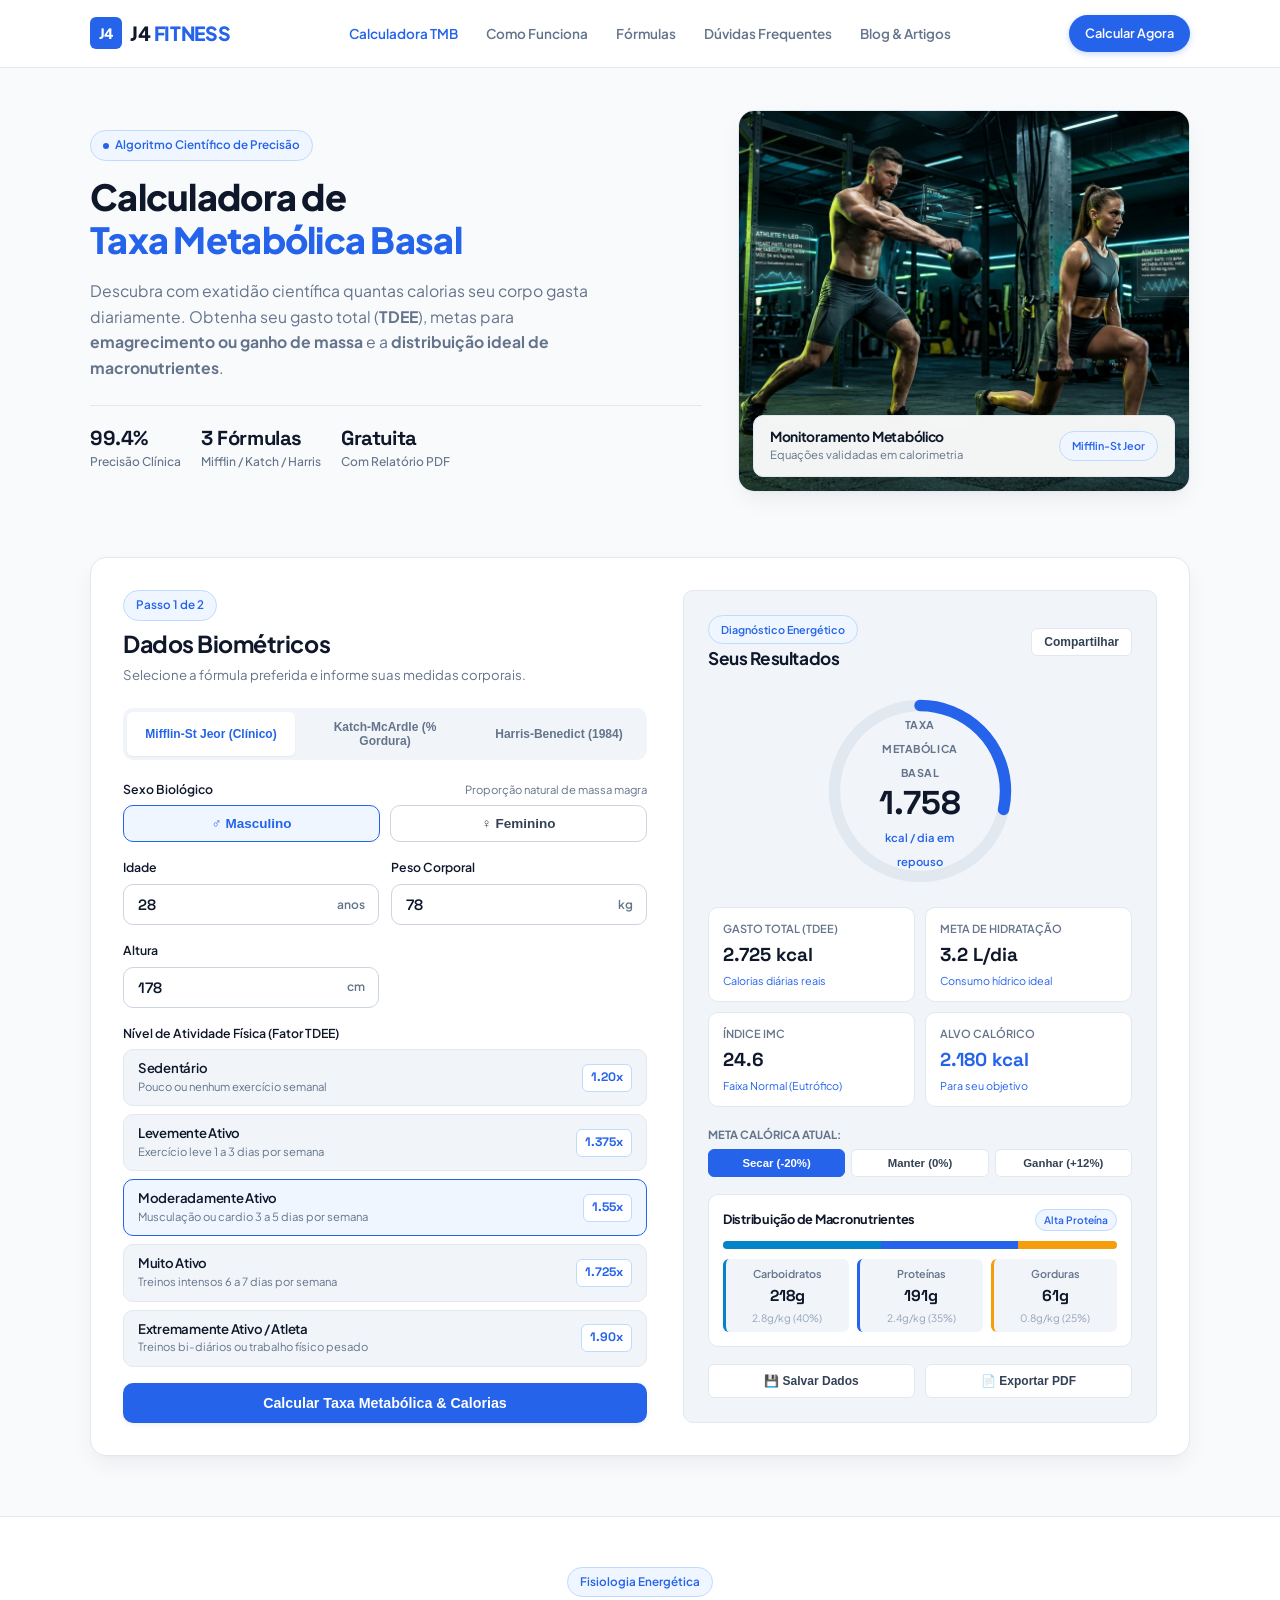
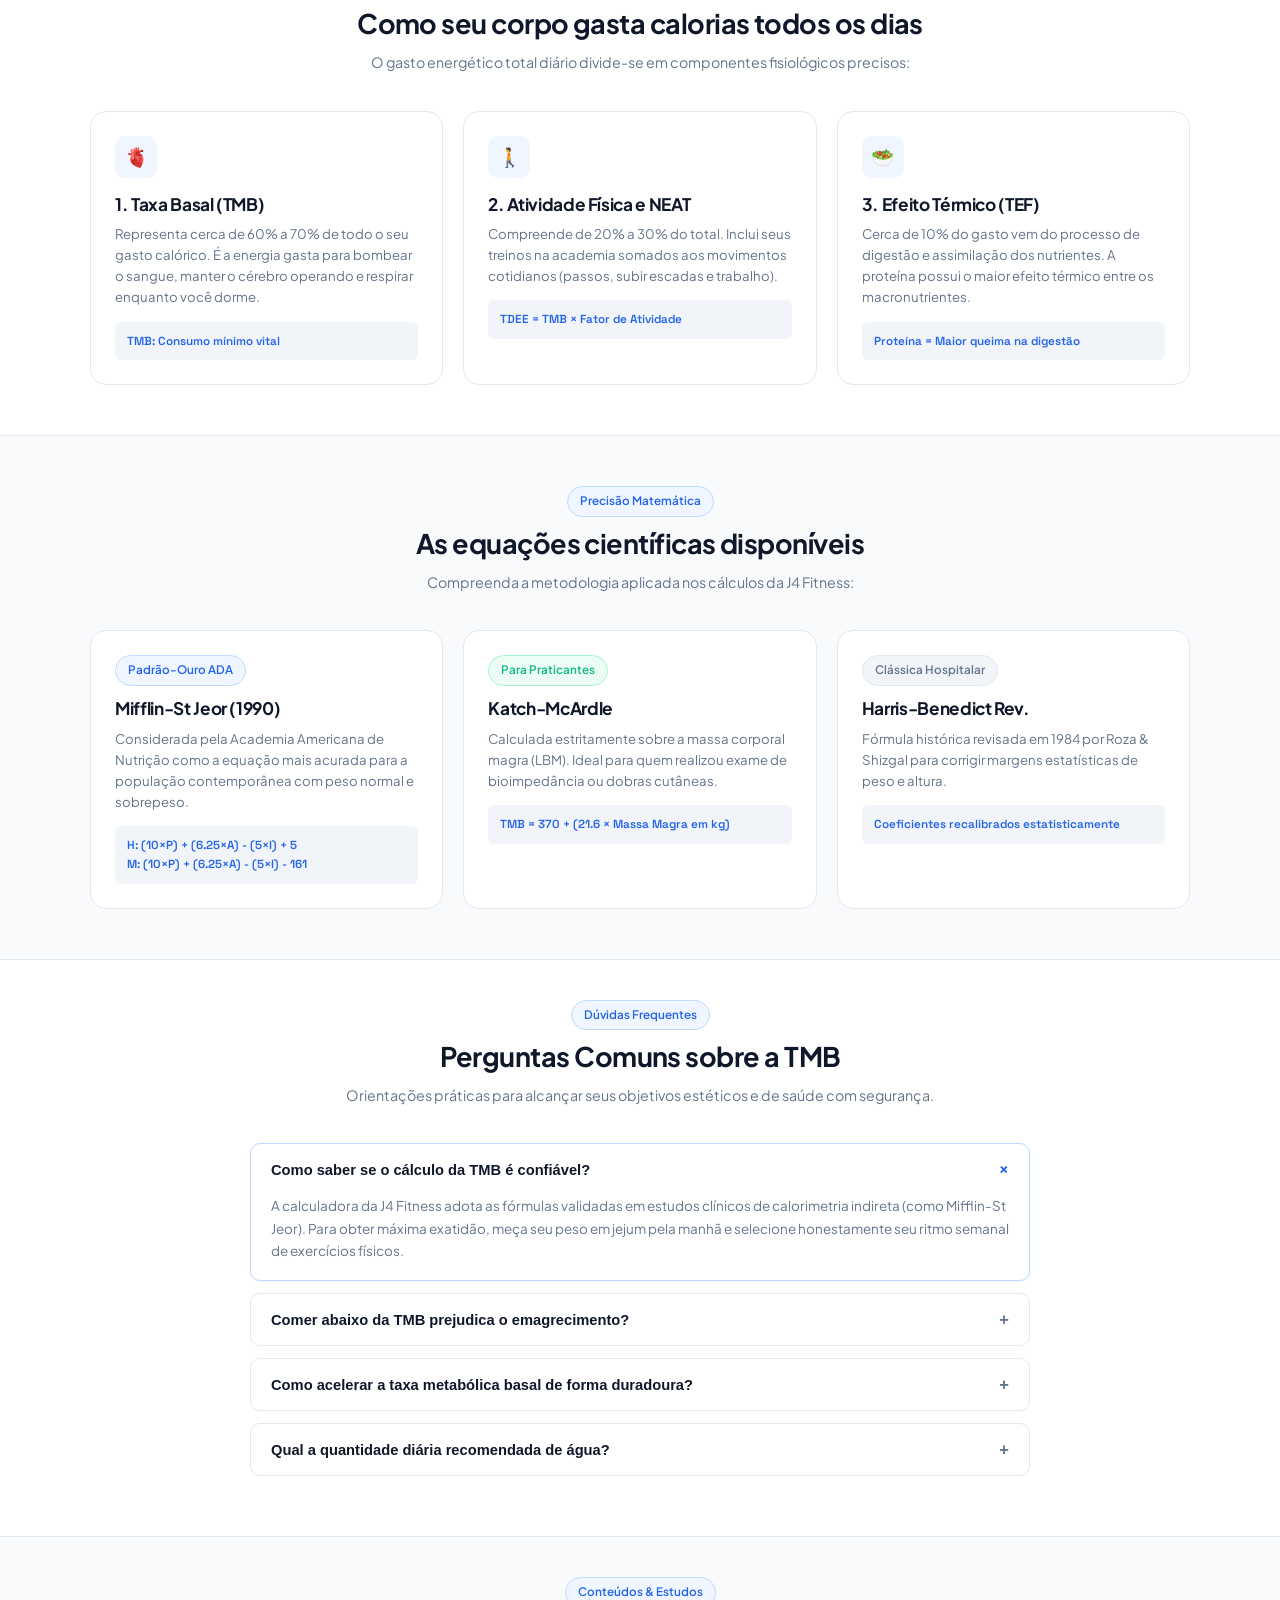
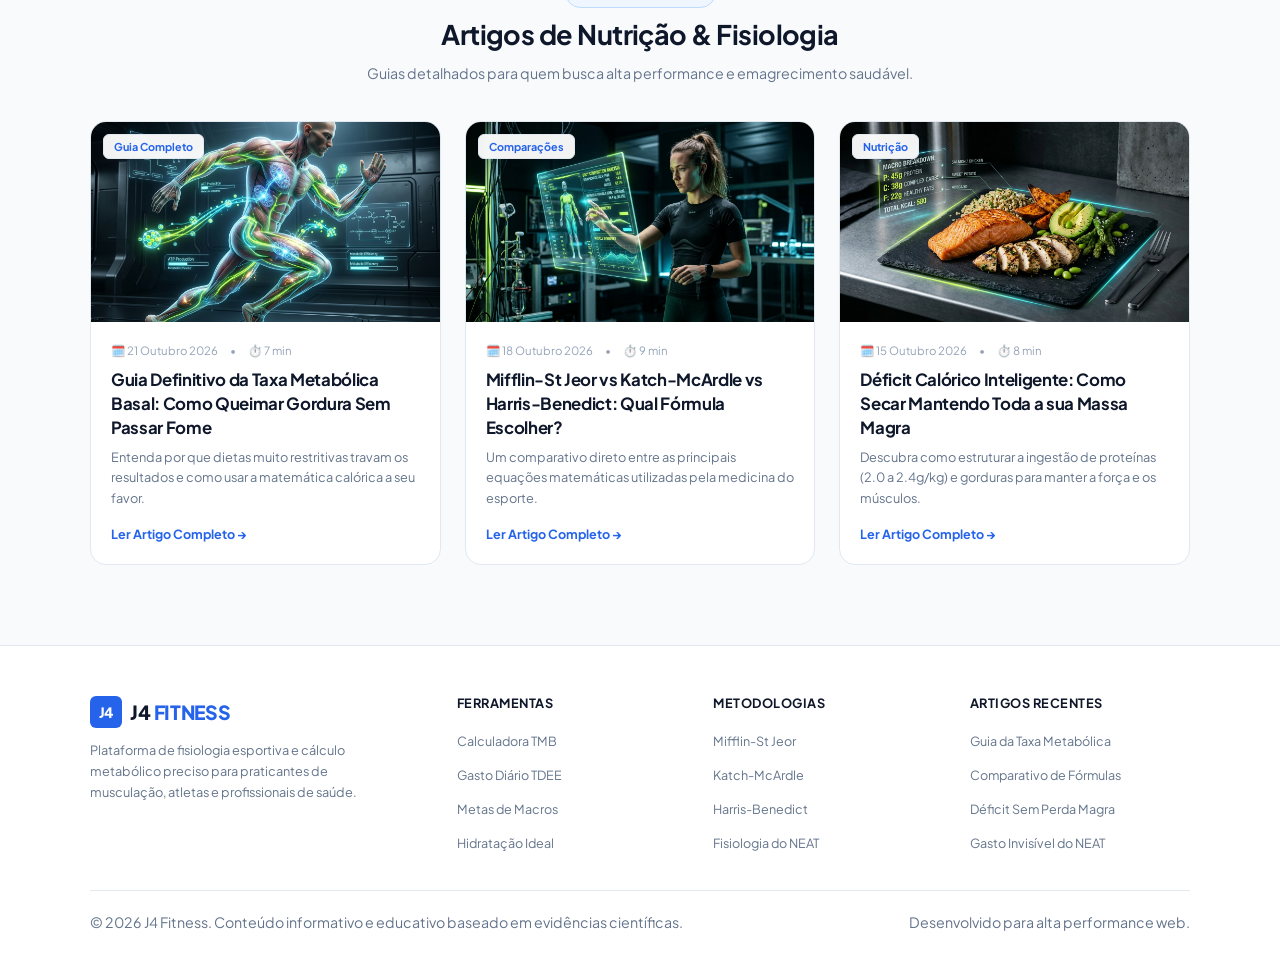
==== commit 6fc41cad: "feat: redesign completo para tema claro clean moderno e alinhado" ====
--- a/index.html
+++ b/index.html
@@ -1,38 +1,31 @@
 <!DOCTYPE html>
-<html lang="pt-BR" data-theme="dark">
+<html lang="pt-BR">
 <head>
   <meta charset="UTF-8">
   <meta name="viewport" content="width=device-width, initial-scale=1.0">
   
   <!-- Primary SEO Meta Tags -->
-  <title>Calculadora de Taxa Metabólica Basal (TMB) e Gasto Calórico Diário | J4 Fitnes</title>
-  <meta name="title" content="Calculadora de Taxa Metabólica Basal (TMB) e Gasto Calórico Diário | J4 Fitnes">
-  <meta name="description" content="Calcule sua Taxa Metabólica Basal (TMB) e Gasto Calórico Total (TDEE) com máxima precisão científica. Fórmulas de Mifflin-St Jeor, Katch-McArdle e divisão de macronutrientes na J4 Fitnes.">
-  <meta name="keywords" content="calculadora taxa metabolica basal, calculadora de taxa metabolica basal, calculadora tmb, como calcular tmb, calcular gasto calórico diário, tdee calculadora, calculadora macros, mifflin-st jeor, j4 fitnes">
-  <meta name="author" content="J4 Fitnes Labs">
+  <title>Calculadora de Taxa Metabólica Basal (TMB) e Gasto Calórico Diário | J4 Fitness</title>
+  <meta name="title" content="Calculadora de Taxa Metabólica Basal (TMB) e Gasto Calórico Diário | J4 Fitness">
+  <meta name="description" content="Calcule sua Taxa Metabólica Basal (TMB) e Gasto Calórico Total (TDEE) com máxima precisão científica. Fórmulas de Mifflin-St Jeor, Katch-McArdle e distribuição de macronutrientes na J4 Fitness.">
+  <meta name="keywords" content="calculadora taxa metabolica basal, calculadora de taxa metabolica basal, calculadora tmb, como calcular tmb, calcular gasto calórico diário, tdee calculadora, calculadora macros, j4 fitness">
+  <meta name="author" content="J4 Fitness Labs">
   <meta name="robots" content="index, follow, max-image-preview:large, max-snippet:-1, max-video-preview:-1">
-  <link rel="canonical" href="https://j4fitnes.com.br/">
-
-  <!-- Open Graph / Facebook / WhatsApp -->
+  <link rel="canonical" href="https://j4fitnes.5450wp.easypanel.host/">
+
+  <!-- Open Graph -->
   <meta property="og:type" content="website">
-  <meta property="og:url" content="https://j4fitnes.com.br/">
-  <meta property="og:title" content="Calculadora de Taxa Metabólica Basal (TMB) | J4 Fitnes">
+  <meta property="og:url" content="https://j4fitnes.5450wp.easypanel.host/">
+  <meta property="og:title" content="Calculadora de Taxa Metabólica Basal (TMB) | J4 Fitness">
   <meta property="og:description" content="Descubra quantas calorias seu corpo gasta em repouso e em movimento. Calcule TMB, TDEE e macros para emagrecimento ou hipertrofia.">
   <meta property="og:image" content="assets/images/hero-fitness.jpg">
   <meta property="og:locale" content="pt_BR">
-  <meta property="og:site_name" content="J4 Fitnes">
-
-  <!-- Twitter / X Cards -->
-  <meta name="twitter:card" content="summary_large_image">
-  <meta name="twitter:url" content="https://j4fitnes.com.br/">
-  <meta name="twitter:title" content="Calculadora de Taxa Metabólica Basal (TMB) | J4 Fitnes">
-  <meta name="twitter:description" content="Precisão científica para o seu metabolismo: calcule TMB, TDEE e macronutrientes na J4 Fitnes.">
-  <meta name="twitter:image" content="assets/images/hero-fitness.jpg">
-
-  <!-- Fonts: Syne (Display) + Plus Jakarta Sans (Body) + Space Grotesk (Data/Numbers) -->
+  <meta property="og:site_name" content="J4 Fitness">
+
+  <!-- Fonts: Plus Jakarta Sans + Space Grotesk -->
   <link rel="preconnect" href="https://fonts.googleapis.com">
   <link rel="preconnect" href="https://fonts.gstatic.com" crossorigin>
-  <link href="https://fonts.googleapis.com/css2?family=Plus+Jakarta+Sans:wght@400;500;600;700;800&family=Space+Grotesk:wght@500;700&family=Syne:wght@700;800;900&display=swap" rel="stylesheet">
+  <link href="https://fonts.googleapis.com/css2?family=Plus+Jakarta+Sans:wght@400;500;600;700;800&family=Space+Grotesk:wght@500;600;700&display=swap" rel="stylesheet">
 
   <!-- Core Stylesheet -->
   <link rel="stylesheet" href="assets/css/style.css">
@@ -44,31 +37,21 @@
     "@graph": [
       {
         "@type": "WebSite",
-        "@id": "https://j4fitnes.com.br/#website",
-        "url": "https://j4fitnes.com.br/",
-        "name": "J4 Fitnes",
-        "description": "Plataforma de alta precisão para cálculo metabólico, gasto calórico e nutrição esportiva avançada.",
-        "publisher": {
-          "@type": "Organization",
-          "name": "J4 Fitnes",
-          "url": "https://j4fitnes.com.br",
-          "logo": {
-            "@type": "ImageObject",
-            "url": "https://j4fitnes.com.br/assets/images/hero-fitness.jpg"
-          }
-        }
+        "@id": "https://j4fitnes.5450wp.easypanel.host/#website",
+        "url": "https://j4fitnes.5450wp.easypanel.host/",
+        "name": "J4 Fitness",
+        "description": "Calculadora clínica de taxa metabólica basal, gasto calórico e nutrição esportiva de precisão."
       },
       {
         "@type": "SoftwareApplication",
-        "name": "Calculadora de Taxa Metabólica Basal (TMB) J4 Fitnes",
+        "name": "Calculadora de Taxa Metabólica Basal (TMB) J4 Fitness",
         "operatingSystem": "All",
         "applicationCategory": "HealthApplication",
         "offers": {
           "@type": "Offer",
           "price": "0",
           "priceCurrency": "BRL"
-        },
-        "description": "Calculadora médica e atlética de taxa metabólica basal utilizando Mifflin-St Jeor, Harris-Benedict e Katch-McArdle com divisão de macronutrientes."
+        }
       },
       {
         "@type": "FAQPage",
@@ -78,7 +61,7 @@
             "name": "O que é Taxa Metabólica Basal (TMB)?",
             "acceptedAnswer": {
               "@type": "Answer",
-              "text": "A Taxa Metabólica Basal (TMB) representa o gasto calórico mínimo que o organismo despende em 24 horas em repouso absoluto para manter órgãos vitais funcionando, incluindo cérebro, coração, pulmões, rins e regulação térmica corporal."
+              "text": "A Taxa Metabólica Basal (TMB) representa a quantidade mínima de energia (calorias) que o organismo necessita em repouso absoluto durante 24 horas para manter órgãos vitais em pleno funcionamento."
             }
           },
           {
@@ -86,23 +69,15 @@
             "name": "Qual é a fórmula mais precisa para calcular a TMB?",
             "acceptedAnswer": {
               "@type": "Answer",
-              "text": "A equação de Mifflin-St Jeor é considerada o padrão-ouro clínico moderno pela Academia de Nutrição e Dietética (ADA) para a população geral. Para praticantes de musculação e atletas que conhecem sua porcentagem de gordura corporal, a fórmula de Katch-McArdle oferece a maior exatidão pois baseia-se diretamente na massa corporal magra."
+              "text": "A equação de Mifflin-St Jeor é considerada o padrão-ouro clínico moderno pela ADA. Para praticantes com percentual de gordura corporal aferido, a fórmula de Katch-McArdle oferece alta precisão por basear-se na massa magra."
             }
           },
           {
             "@type": "Question",
-            "name": "Qual a diferença entre TMB e TDEE (Gasto Energético Diário Total)?",
+            "name": "Qual a diferença entre TMB e TDEE?",
             "acceptedAnswer": {
               "@type": "Answer",
-              "text": "Enquanto a TMB é o que você queima sem se mover, o TDEE (Total Daily Energy Expenditure) é o total real de calorias queimadas no seu dia. O TDEE engloba a TMB multiplicada pelo fator de atividade física, mais a digestão dos alimentos (efeito térmico) e movimentos diários espontâneos (NEAT)."
-            }
-          },
-          {
-            "@type": "Question",
-            "name": "Como usar a TMB para emagrecer com saúde?",
-            "acceptedAnswer": {
-              "@type": "Answer",
-              "text": "Para emagrecer com perda de gordura e preservação de massa muscular, aplique um déficit calórico moderado de 15% a 20% sobre o seu TDEE (aproximadamente 400 a 600 kcal a menos por dia). Nunca consuma calorias abaixo da sua TMB basal por períodos prolongados para evitar desaceleração metabólica."
+              "text": "A TMB é o gasto em repouso. O TDEE (Gasto Energético Diário Total) soma a TMB com os exercícios físicos, digestão dos alimentos (TEF) e movimentação diária espontânea (NEAT)."
             }
           }
         ]
@@ -113,102 +88,100 @@
 </head>
 <body>
 
-  <!-- Navigation -->
+  <!-- Navigation Bar -->
   <header class="navbar">
     <div class="container">
-      <a href="index.html" class="brand" aria-label="J4 Fitnes Início">
-        <span>J4</span> FITNES
-        <span class="brand-badge">PRO 2026</span>
+      <a href="index.html" class="brand" aria-label="J4 Fitness Início">
+        <div class="brand-icon">J4</div>
+        <div>J4 <span>FITNESS</span></div>
       </a>
 
       <nav>
         <ul class="nav-links">
           <li><a href="#calculadora" class="nav-link active">Calculadora TMB</a></li>
           <li><a href="#como-funciona" class="nav-link">Como Funciona</a></li>
-          <li><a href="#formulas" class="nav-link">Fórmulas Científicas</a></li>
+          <li><a href="#formulas" class="nav-link">Fórmulas</a></li>
           <li><a href="#faq" class="nav-link">Dúvidas Frequentes</a></li>
           <li><a href="blog/index.html" class="nav-link">Blog & Artigos</a></li>
         </ul>
       </nav>
 
       <div class="nav-actions">
-        <button id="theme-toggle-btn" class="theme-toggle-btn" aria-label="Alternar Modo Escuro / Claro">☀️</button>
-        <a href="#calculadora" class="badge" style="cursor: pointer;">
-          <span class="badge-dot"></span>
-          CALCULAR AGORA
+        <a href="#calculadora" class="btn-pill">
+          Calcular Agora
         </a>
       </div>
     </div>
   </header>
 
   <main>
-    <!-- Hero Section -->
+    <!-- Hero Section Clean -->
     <section class="hero-section">
       <div class="container">
         <div class="hero-grid">
           <div class="hero-content">
-            <div class="badge">
+            <div class="badge-clean">
               <span class="badge-dot"></span>
-              Algoritmo Metabólico de Precisão Clínica
+              Algoritmo Científico de Precisão
             </div>
             
             <h1>
               Calculadora de <br>
-              <span class="text-gradient-volt">Taxa Metabólica Basal</span>
+              <span>Taxa Metabólica Basal</span>
             </h1>
 
             <p class="hero-subtitle">
-              Descubra com exatidão matemática quantas calorias seu corpo gasta em repouso e em atividade. Obtenha seu <strong>TDEE</strong>, metas para <strong>secar ou ganhar massa</strong> e sua <strong>distribuição de macronutrientes</strong> sob medida.
+              Descubra com exatidão científica quantas calorias seu corpo gasta diariamente. Obtenha seu gasto total (<strong>TDEE</strong>), metas para <strong>emagrecimento ou ganho de massa</strong> e a <strong>distribuição ideal de macronutrientes</strong>.
             </p>
 
-            <div class="hero-stats-row">
-              <div class="hero-stat-item">
+            <div class="hero-highlights">
+              <div class="hero-highlight-item">
                 <h4>99.4%</h4>
                 <p>Precisão Clínica</p>
               </div>
-              <div class="hero-stat-item">
-                <h4>3 FÓRMULAS</h4>
+              <div class="hero-highlight-item">
+                <h4>3 Fórmulas</h4>
                 <p>Mifflin / Katch / Harris</p>
               </div>
-              <div class="hero-stat-item">
-                <h4>100% GRÁTIS</h4>
-                <p>Relatório Completo</p>
-              </div>
-            </div>
-          </div>
-
-          <div class="hero-image-wrapper">
-            <img src="assets/images/hero-fitness.jpg" alt="Atletas de alta performance com dados biométricos holográficos na J4 Fitnes" width="600" height="480" fetchpriority="high">
-            <div class="hero-hologram-card">
+              <div class="hero-highlight-item">
+                <h4>Gratuita</h4>
+                <p>Com Relatório PDF</p>
+              </div>
+            </div>
+          </div>
+
+          <div class="hero-img-box">
+            <img src="assets/images/hero-fitness.jpg" alt="Atletas em treino de precisão metabólica" width="560" height="380" fetchpriority="high">
+            <div class="hero-floating-card">
               <div>
-                <p style="font-size: 0.75rem; text-transform: uppercase; color: var(--accent-volt); font-weight: 800;">STATUS METABÓLICO ATIVO</p>
-                <h4 style="font-size: 1.1rem; color: #fff;">Bio-Métricas em Tempo Real</h4>
-              </div>
-              <span class="badge" style="background: rgba(0, 240, 255, 0.15); color: var(--accent-cyan); border-color: var(--border-cyan);">Mifflin-St Jeor</span>
+                <h5>Monitoramento Metabólico</h5>
+                <p>Equações validadas em calorimetria</p>
+              </div>
+              <span class="badge-clean" style="font-size: 0.72rem;">Mifflin-St Jeor</span>
             </div>
           </div>
         </div>
       </div>
     </section>
 
-    <!-- Interactive Metabolic Calculator Section -->
+    <!-- Interactive Calculator Section Clean -->
     <section id="calculadora" class="calculator-section">
       <div class="container">
         
-        <div class="calc-wrapper">
+        <div class="calc-card">
           <!-- Form Side -->
-          <div class="calc-form-container">
-            <div class="calc-header">
-              <div class="badge" style="margin-bottom: 10px;">Etapa 1 de 2</div>
-              <h2>Informe seus Dados Biométricos</h2>
-              <p>Escolha a fórmula científica preferida e preencha suas métricas corporais atuais.</p>
-            </div>
-
-            <!-- Formula Selection Pills -->
-            <div class="formula-pills" role="tablist" aria-label="Fórmulas de Taxa Metabólica">
-              <button type="button" class="formula-btn active" data-formula="mifflin" role="tab">Mifflin-St Jeor (Padrão Ouro)</button>
-              <button type="button" class="formula-btn" data-formula="katch" role="tab">Katch-McArdle (% Gordura)</button>
-              <button type="button" class="formula-btn" data-formula="harris" role="tab">Harris-Benedict (1984)</button>
+          <div class="calc-form-pane">
+            <div class="section-title-wrap">
+              <span class="badge-clean" style="margin-bottom: 8px;">Passo 1 de 2</span>
+              <h2>Dados Biométricos</h2>
+              <p>Selecione a fórmula preferida e informe suas medidas corporais.</p>
+            </div>
+
+            <!-- Formula Selection Tabs -->
+            <div class="formula-tabs" role="tablist">
+              <button type="button" class="formula-tab active" data-formula="mifflin" role="tab">Mifflin-St Jeor (Clínico)</button>
+              <button type="button" class="formula-tab" data-formula="katch" role="tab">Katch-McArdle (% Gordura)</button>
+              <button type="button" class="formula-tab" data-formula="harris" role="tab">Harris-Benedict (1984)</button>
             </div>
 
             <form id="metabolic-form" autocomplete="off">
@@ -216,9 +189,9 @@
               <div class="form-group">
                 <label class="form-label">
                   <span>Sexo Biológico</span>
-                  <span class="label-info">Influencia proporção hormonal e massa magra</span>
+                  <span class="form-hint">Proporção natural de massa magra</span>
                 </label>
-                <div class="gender-switch">
+                <div class="gender-grid">
                   <button type="button" class="gender-btn active" data-gender="male">
                     <span>♂️ Masculino</span>
                   </button>
@@ -228,47 +201,41 @@
                 </div>
               </div>
 
-              <!-- Age, Weight, Height Grid -->
-              <div class="input-grid-2">
+              <!-- Age & Weight Grid -->
+              <div class="grid-2-inputs">
                 <div class="form-group">
-                  <label for="input-age" class="form-label">
-                    <span>Idade</span>
-                  </label>
-                  <div class="input-box">
+                  <label for="input-age" class="form-label">Idade</label>
+                  <div class="input-wrapper">
                     <input type="number" id="input-age" value="28" min="10" max="115" required>
                     <span class="input-unit">anos</span>
                   </div>
                 </div>
 
                 <div class="form-group">
-                  <label for="input-weight" class="form-label">
-                    <span>Peso Corporal</span>
-                  </label>
-                  <div class="input-box">
+                  <label for="input-weight" class="form-label">Peso Corporal</label>
+                  <div class="input-wrapper">
                     <input type="number" id="input-weight" value="78" min="30" max="300" step="0.5" required>
                     <span class="input-unit">kg</span>
                   </div>
                 </div>
               </div>
 
-              <div class="input-grid-2">
+              <!-- Height & Optional Bodyfat Grid -->
+              <div class="grid-2-inputs">
                 <div class="form-group">
-                  <label for="input-height" class="form-label">
-                    <span>Altura</span>
-                  </label>
-                  <div class="input-box">
+                  <label for="input-height" class="form-label">Altura</label>
+                  <div class="input-wrapper">
                     <input type="number" id="input-height" value="178" min="100" max="250" required>
                     <span class="input-unit">cm</span>
                   </div>
                 </div>
 
-                <!-- Conditional Bodyfat Input for Katch-McArdle -->
                 <div class="form-group" id="group-bodyfat" style="display: none;">
                   <label for="input-bodyfat" class="form-label">
-                    <span>Gordura Corporal (BF)</span>
-                    <span class="label-info">Bioimpedância ou Dobras</span>
+                    <span>Gordura Corporal</span>
+                    <span class="form-hint">Opcional</span>
                   </label>
-                  <div class="input-box">
+                  <div class="input-wrapper">
                     <input type="number" id="input-bodyfat" value="15" min="4" max="65" step="0.5">
                     <span class="input-unit">%</span>
                   </div>
@@ -279,163 +246,162 @@
               <div class="form-group">
                 <label class="form-label">
                   <span>Nível de Atividade Física (Fator TDEE)</span>
-                  <span class="label-info">Selecione seu ritmo semanal</span>
                 </label>
 
-                <div class="activity-card-group">
-                  <div class="activity-option" data-activity="1.20">
-                    <div class="activity-info">
+                <div class="activity-list">
+                  <div class="activity-item" data-activity="1.20">
+                    <div class="activity-text">
                       <h5>Sedentário</h5>
-                      <p>Trabalho em escritório, pouco ou nenhum exercício programado</p>
+                      <p>Pouco ou nenhum exercício semanal</p>
                     </div>
-                    <span class="activity-multiplier">1.20x</span>
-                  </div>
-
-                  <div class="activity-option" data-activity="1.375">
-                    <div class="activity-info">
+                    <span class="activity-tag">1.20x</span>
+                  </div>
+
+                  <div class="activity-item" data-activity="1.375">
+                    <div class="activity-text">
                       <h5>Levemente Ativo</h5>
-                      <p>Caminhadas leves, musculação ou cardio 1 a 3 dias/semana</p>
+                      <p>Exercício leve 1 a 3 dias por semana</p>
                     </div>
-                    <span class="activity-multiplier">1.375x</span>
-                  </div>
-
-                  <div class="activity-option active" data-activity="1.55">
-                    <div class="activity-info">
+                    <span class="activity-tag">1.375x</span>
+                  </div>
+
+                  <div class="activity-item active" data-activity="1.55">
+                    <div class="activity-text">
                       <h5>Moderadamente Ativo</h5>
-                      <p>Treino moderado / musculação de 3 a 5 dias por semana</p>
+                      <p>Musculação ou cardio 3 a 5 dias por semana</p>
                     </div>
-                    <span class="activity-multiplier">1.55x</span>
-                  </div>
-
-                  <div class="activity-option" data-activity="1.725">
-                    <div class="activity-info">
+                    <span class="activity-tag">1.55x</span>
+                  </div>
+
+                  <div class="activity-item" data-activity="1.725">
+                    <div class="activity-text">
                       <h5>Muito Ativo</h5>
-                      <p>Treinos intensos diários (6 a 7 dias/semana)</p>
+                      <p>Treinos intensos 6 a 7 dias por semana</p>
                     </div>
-                    <span class="activity-multiplier">1.725x</span>
-                  </div>
-
-                  <div class="activity-option" data-activity="1.90">
-                    <div class="activity-info">
+                    <span class="activity-tag">1.725x</span>
+                  </div>
+
+                  <div class="activity-item" data-activity="1.90">
+                    <div class="activity-text">
                       <h5>Extremamente Ativo / Atleta</h5>
-                      <p>Trabalho braçal pesado ou treinos de alta intensidade 2x ao dia</p>
+                      <p>Treinos bi-diários ou trabalho físico pesado</p>
                     </div>
-                    <span class="activity-multiplier">1.90x</span>
-                  </div>
-                </div>
-              </div>
-
-              <button type="submit" class="btn-calculate">
-                <span>⚡ Atualizar Cálculos Metabólicos</span>
+                    <span class="activity-tag">1.90x</span>
+                  </div>
+                </div>
+              </div>
+
+              <button type="submit" class="btn-submit-calc">
+                <span>Calcular Taxa Metabólica & Calorias</span>
               </button>
             </form>
           </div>
 
-          <!-- Dynamic Output Side -->
-          <div class="calc-results-panel">
-            <div class="results-header">
+          <!-- Dynamic Output Side Clean -->
+          <div class="calc-results-pane">
+            <div class="results-top">
               <div>
-                <span class="badge" style="background: rgba(0, 240, 255, 0.1); color: var(--accent-cyan); border-color: var(--border-cyan);">Seu Diagnóstico Bio-Energético</span>
-                <h3 style="margin-top: 6px;">Resultados Clínicos J4</h3>
-              </div>
-              <button id="btn-share" class="btn-secondary" style="padding: 6px 12px; font-size: 0.78rem;" title="Compartilhar resultado">
-                🔗 Compartilhar
+                <span class="badge-clean" style="font-size: 0.72rem;">Diagnóstico Energético</span>
+                <h3 style="margin-top: 4px;">Seus Resultados</h3>
+              </div>
+              <button id="btn-share" class="btn-secondary-clean" style="flex: none; padding: 6px 12px;" title="Compartilhar resultado">
+                Compartilhar
               </button>
             </div>
 
-            <!-- Central Energy Gauge -->
-            <div class="gauge-container">
-              <div class="gauge-svg-wrapper">
-                <svg class="gauge-svg" viewBox="0 0 200 200">
-                  <circle class="gauge-bg-circle" cx="100" cy="100" r="90"></circle>
-                  <circle id="gauge-progress" class="gauge-progress-circle" cx="100" cy="100" r="90"></circle>
+            <!-- Clean Circular Radial Dial -->
+            <div class="dial-box">
+              <div class="dial-svg-wrap">
+                <svg class="dial-svg" viewBox="0 0 200 200">
+                  <circle class="dial-bg-circle" cx="100" cy="100" r="90"></circle>
+                  <circle id="gauge-progress" class="dial-val-circle" cx="100" cy="100" r="90"></circle>
                 </svg>
-                <div class="gauge-center-content">
-                  <span class="gauge-label">Taxa Metabólica Basal</span>
-                  <div id="result-bmr-number" class="gauge-number">1.745</div>
-                  <span class="gauge-unit">KCAL / DIA (EM REPOUSO)</span>
-                </div>
-              </div>
-            </div>
-
-            <!-- Quick Metrics Grid -->
-            <div class="metrics-row">
-              <div class="metric-pill-card">
-                <div class="title">Gasto Total (TDEE)</div>
-                <div id="result-tdee-number" class="value">2.705 kcal</div>
-                <div class="sub">Calorias gastas no seu dia real</div>
-              </div>
-
-              <div class="metric-pill-card">
-                <div class="title">Meta de Água Diária</div>
-                <div id="result-water" class="value">3.2 L/dia</div>
-                <div class="sub">Otimização da hidratação celular</div>
-              </div>
-
-              <div class="metric-pill-card">
-                <div class="title">Índice IMC</div>
-                <div id="result-bmi" class="value">24.6</div>
-                <div class="sub">Eutrófico (Faixa Normal)</div>
-              </div>
-
-              <div class="metric-pill-card">
-                <div class="title">Alvo Calórico Meta</div>
-                <div id="result-target-cal" class="value" style="color: var(--accent-volt);">2.164 kcal</div>
-                <div class="sub">Recomendado para seu objetivo</div>
-              </div>
-            </div>
-
-            <!-- Goal Calories Selector -->
-            <div class="goal-selector">
-              <div class="goal-label">Escolha seu Objetivo Atual:</div>
-              <div class="goal-buttons">
-                <button type="button" class="goal-btn active" data-goal="deficit">Secar Gordura (-20%)</button>
-                <button type="button" class="goal-btn" data-goal="maintenance">Manter Peso (0%)</button>
-                <button type="button" class="goal-btn" data-goal="lean_bulk">Ganho Limpo (+12%)</button>
-              </div>
-            </div>
-
-            <!-- Macronutrient Breakdown -->
-            <div class="macros-box">
-              <div class="macros-header">
-                <h4>Distribuição Diária de Macros</h4>
-                <span class="label-info" style="font-weight: 700;">Alta Proteína</span>
-              </div>
-
-              <div class="macro-bars">
+                <div class="dial-center-data">
+                  <span class="dial-small-title">Taxa Metabólica Basal</span>
+                  <div id="result-bmr-number" class="dial-number">1.745</div>
+                  <span class="dial-unit">kcal / dia em repouso</span>
+                </div>
+              </div>
+            </div>
+
+            <!-- Metrics 2x2 Grid Clean -->
+            <div class="metrics-2x2">
+              <div class="metric-card-clean">
+                <div class="label">Gasto Total (TDEE)</div>
+                <div id="result-tdee-number" class="val">2.705 kcal</div>
+                <div class="sub">Calorias diárias reais</div>
+              </div>
+
+              <div class="metric-card-clean">
+                <div class="label">Meta de Hidratação</div>
+                <div id="result-water" class="val">3.2 L/dia</div>
+                <div class="sub">Consumo hídrico ideal</div>
+              </div>
+
+              <div class="metric-card-clean">
+                <div class="label">Índice IMC</div>
+                <div id="result-bmi" class="val">24.6</div>
+                <div class="sub">Faixa Normal (Eutrófico)</div>
+              </div>
+
+              <div class="metric-card-clean">
+                <div class="label">Alvo Calórico</div>
+                <div id="result-target-cal" class="val" style="color: var(--primary);">2.164 kcal</div>
+                <div class="sub">Para seu objetivo</div>
+              </div>
+            </div>
+
+            <!-- Goal Calories Selector Clean -->
+            <div class="goal-strip">
+              <div class="goal-strip-title">Meta Calórica Atual:</div>
+              <div class="goal-pills-row">
+                <button type="button" class="goal-pill-btn active" data-goal="deficit">Secar (-20%)</button>
+                <button type="button" class="goal-pill-btn" data-goal="maintenance">Manter (0%)</button>
+                <button type="button" class="goal-pill-btn" data-goal="lean_bulk">Ganhar (+12%)</button>
+              </div>
+            </div>
+
+            <!-- Clean Macronutrients Breakdown -->
+            <div class="macros-card-clean">
+              <div class="head">
+                <h5>Distribuição de Macronutrientes</h5>
+                <span class="badge-clean" style="font-size: 0.68rem; padding: 2px 8px;">Alta Proteína</span>
+              </div>
+
+              <div class="macro-bar-clean">
                 <div id="bar-carb" class="bar-carb" style="width: 40%;"></div>
                 <div id="bar-prot" class="bar-prot" style="width: 35%;"></div>
                 <div id="bar-fat" class="bar-fat" style="width: 25%;"></div>
               </div>
 
-              <div class="macro-items-grid">
-                <div class="macro-item carb">
-                  <span class="macro-name">Carboidratos</span>
-                  <div id="macro-carb-g" class="macro-grams">216g</div>
-                  <span id="macro-carb-gkg" class="macro-gkg">2.8g/kg (40%)</span>
-                </div>
-
-                <div class="macro-item prot">
-                  <span class="macro-name">Proteínas</span>
-                  <div id="macro-prot-g" class="macro-grams">189g</div>
-                  <span id="macro-prot-gkg" class="macro-gkg">2.4g/kg (35%)</span>
-                </div>
-
-                <div class="macro-item fat">
-                  <span class="macro-name">Gorduras</span>
-                  <div id="macro-fat-g" class="macro-grams">60g</div>
-                  <span id="macro-fat-gkg" class="macro-gkg">0.8g/kg (25%)</span>
-                </div>
-              </div>
-            </div>
-
-            <!-- Action Buttons -->
-            <div class="results-actions">
-              <button id="btn-save-metrics" class="btn-secondary">
-                💾 Salvar Métricas
+              <div class="macro-3-grid">
+                <div class="macro-col carb">
+                  <div class="name">Carboidratos</div>
+                  <div id="macro-carb-g" class="grams">216g</div>
+                  <div id="macro-carb-gkg" class="ratio">2.8g/kg (40%)</div>
+                </div>
+
+                <div class="macro-col prot">
+                  <div class="name">Proteínas</div>
+                  <div id="macro-prot-g" class="grams">189g</div>
+                  <div id="macro-prot-gkg" class="ratio">2.4g/kg (35%)</div>
+                </div>
+
+                <div class="macro-col fat">
+                  <div class="name">Gorduras</div>
+                  <div id="macro-fat-g" class="grams">60g</div>
+                  <div id="macro-fat-gkg" class="ratio">0.8g/kg (25%)</div>
+                </div>
+              </div>
+            </div>
+
+            <!-- Action Buttons Clean -->
+            <div class="action-buttons-clean">
+              <button id="btn-save-metrics" class="btn-secondary-clean">
+                💾 Salvar Dados
               </button>
-              <button id="btn-export-pdf" class="btn-secondary">
-                📄 Exportar Relatório PDF
+              <button id="btn-export-pdf" class="btn-secondary-clean">
+                📄 Exportar PDF
               </button>
             </div>
           </div>
@@ -444,222 +410,225 @@
       </div>
     </section>
 
-    <!-- Scientific Context & Educational Section -->
-    <section id="como-funciona" class="seo-content-section">
+    <!-- Educational Context Section Clean -->
+    <section id="como-funciona" class="edu-section" style="background: #FFFFFF; border-top: 1px solid var(--border-card); border-bottom: 1px solid var(--border-card);">
       <div class="container">
-        <div class="section-head">
-          <span class="badge">Ciência do Metabolismo Humano</span>
-          <h2>O Que é Taxa Metabólica Basal e Como ela Controla seus Resultados</h2>
-          <p>Entenda a engenharia energética do seu corpo: a divisão exata entre gasto em repouso, digestão e atividade física.</p>
-        </div>
-
-        <div class="grid-3">
-          <div class="science-card">
-            <div class="science-icon">🫀</div>
-            <h3>1. TMB (60% a 70% do Gasto)</h3>
+        <div class="section-center-head">
+          <span class="badge-clean">Fisiologia Energética</span>
+          <h2>Como seu corpo gasta calorias todos os dias</h2>
+          <p>O gasto energético total diário divide-se em componentes fisiológicos precisos:</p>
+        </div>
+
+        <div class="grid-3-clean">
+          <div class="edu-card">
+            <div class="edu-icon-wrap">🫀</div>
+            <h3>1. Taxa Basal (TMB)</h3>
             <p>
-              A <strong>Taxa Metabólica Basal</strong> é a maior fatia de gasto de energia do seu dia. Ela sustenta seus batimentos cardíacos, atividade cerebral, respiração e renovação celular, mesmo enquanto você dorme profundamente.
+              Representa cerca de 60% a 70% de todo o seu gasto calórico. É a energia gasta para bombear o sangue, manter o cérebro operando e respirar enquanto você dorme.
             </p>
-            <div class="formula-box">
-              TMB = Gasto Involuntário de Manutenção da Vida
-            </div>
-          </div>
-
-          <div class="science-card">
-            <div class="science-icon">🚶</div>
-            <h3>2. NEAT e Exercício (20% a 30%)</h3>
+            <div class="formula-clean-box">
+              TMB: Consumo mínimo vital
+            </div>
+          </div>
+
+          <div class="edu-card">
+            <div class="edu-icon-wrap">🚶</div>
+            <h3>2. Atividade Física e NEAT</h3>
             <p>
-              O gasto físico divide-se em <strong>EAT</strong> (exercício físico estruturado) e <strong>NEAT</strong> (termogênese não associada ao exercício, como caminhar até o trabalho, subir escadas e gesticular).
+              Compreende de 20% a 30% do total. Inclui seus treinos na academia somados aos movimentos cotidianos (passos, subir escadas e trabalho).
             </p>
-            <div class="formula-box">
-              TDEE = TMB × Fator de Atividade Física
-            </div>
-          </div>
-
-          <div class="science-card">
-            <div class="science-icon">🥗</div>
-            <h3>3. TEF - Efeito Térmico (8% a 10%)</h3>
+            <div class="formula-clean-box">
+              TDEE = TMB × Fator de Atividade
+            </div>
+          </div>
+
+          <div class="edu-card">
+            <div class="edu-icon-wrap">🥗</div>
+            <h3>3. Efeito Térmico (TEF)</h3>
             <p>
-              O <strong>Efeito Térmico dos Alimentos</strong> é a energia gasta pelo organismo para mastigar, digerir e metabolizar nutrientes. A proteína é o macronutriente com maior taxa de termogênese (até 30% de suas calorias gastas na digestão).
+              Cerca de 10% do gasto vem do processo de digestão e assimilação dos nutrientes. A proteína possui o maior efeito térmico entre os macronutrientes.
             </p>
-            <div class="formula-box">
-              Proteína: Alto TEF (preserva o metabolismo)
+            <div class="formula-clean-box">
+              Proteína = Maior queima na digestão
             </div>
           </div>
         </div>
       </div>
     </section>
 
-    <!-- Formulas Comparison Section -->
-    <section id="formulas" class="seo-content-section" style="background: var(--bg-base);">
+    <!-- Formulas Section Clean -->
+    <section id="formulas" class="edu-section">
       <div class="container">
-        <div class="section-head">
-          <span class="badge">Precisão Comparada</span>
-          <h2>As Três Grandes Equações da Medicina Esportiva</h2>
-          <p>Conheça as formulações matemáticas incorporadas no algoritmo da J4 Fitnes.</p>
-        </div>
-
-        <div class="grid-3">
-          <div class="science-card">
-            <span class="badge" style="margin-bottom: 12px;">Padrão-Ouro ADA</span>
+        <div class="section-center-head">
+          <span class="badge-clean">Precisão Matemática</span>
+          <h2>As equações científicas disponíveis</h2>
+          <p>Compreenda a metodologia aplicada nos cálculos da J4 Fitness:</p>
+        </div>
+
+        <div class="grid-3-clean">
+          <div class="edu-card">
+            <span class="badge-clean" style="margin-bottom: 12px;">Padrão-Ouro ADA</span>
             <h3>Mifflin-St Jeor (1990)</h3>
             <p>
-              Validada pela Academia de Nutrição e Dietética como a mais precisa para a população geral moderna. Apresenta menor margem de erro para indivíduos com peso normal e sobrepeso.
+              Considerada pela Academia Americana de Nutrição como a equação mais acurada para a população contemporânea com peso normal e sobrepeso.
             </p>
-            <div class="formula-box">
+            <div class="formula-clean-box">
               H: (10×P) + (6.25×A) - (5×I) + 5<br>
               M: (10×P) + (6.25×A) - (5×I) - 161
             </div>
           </div>
 
-          <div class="science-card">
-            <span class="badge" style="margin-bottom: 12px; color: var(--accent-cyan); border-color: var(--border-cyan);">Fórmula dos Atletas</span>
-            <h3>Katch-McArdle (1996)</h3>
+          <div class="edu-card">
+            <span class="badge-clean" style="margin-bottom: 12px; background: var(--accent-emerald-light); color: var(--accent-emerald); border-color: var(--accent-emerald-border);">Para Praticantes</span>
+            <h3>Katch-McArdle</h3>
             <p>
-              Leva em conta exclusivamente a <strong>Massa Livre de Gordura (LBM)</strong>. Indispensável para pessoas muito musculosas ou que realizaram exame de bioimpedância / dobras cutâneas.
+              Calculada estritamente sobre a massa corporal magra (LBM). Ideal para quem realizou exame de bioimpedância ou dobras cutâneas.
             </p>
-            <div class="formula-box">
+            <div class="formula-clean-box">
               TMB = 370 + (21.6 × Massa Magra em kg)
             </div>
           </div>
 
-          <div class="science-card">
-            <span class="badge" style="margin-bottom: 12px; color: var(--text-dim);">Fórmula Clássica</span>
-            <h3>Harris-Benedict Revisada</h3>
+          <div class="edu-card">
+            <span class="badge-clean" style="margin-bottom: 12px; background: var(--bg-subtle); color: var(--text-muted); border-color: var(--border-card);">Clássica Hospitalar</span>
+            <h3>Harris-Benedict Rev.</h3>
             <p>
-              Revisada em 1984 por Roza e Shizgal para corrigir a superestimação da equação original de 1919. Muito utilizada historicamente em hospitais e clínicas geriátricas.
+              Fórmula histórica revisada em 1984 por Roza & Shizgal para corrigir margens estatísticas de peso e altura.
             </p>
-            <div class="formula-box">
-              Ajustada com novas constantes estatísticas de peso e altura.
+            <div class="formula-clean-box">
+              Coeficientes recalibrados estatisticamente
             </div>
           </div>
         </div>
       </div>
     </section>
 
-    <!-- FAQ Section (Generative AI & SEO Optimized) -->
-    <section id="faq" class="faq-section">
+    <!-- FAQ Clean -->
+    <section id="faq" class="faq-section" style="background: #FFFFFF; border-top: 1px solid var(--border-card); border-bottom: 1px solid var(--border-card);">
       <div class="container">
-        <div class="section-head">
-          <span class="badge">Perguntas Frequentes</span>
-          <h2>Tire suas Dúvidas Sobre a Taxa Metabólica Basal</h2>
-          <p>Respostas diretas e cientificamente embasadas para acelerar seus objetivos físicos.</p>
-        </div>
-
-        <div class="faq-accordion">
+        <div class="section-center-head">
+          <span class="badge-clean">Dúvidas Frequentes</span>
+          <h2>Perguntas Comuns sobre a TMB</h2>
+          <p>Orientações práticas para alcançar seus objetivos estéticos e de saúde com segurança.</p>
+        </div>
+
+        <div class="faq-list">
           <div class="faq-item open">
             <button class="faq-question">
-              <span>Como saber se a calculadora de TMB é confiável?</span>
+              <span>Como saber se o cálculo da TMB é confiável?</span>
               <span class="faq-icon">+</span>
             </button>
             <div class="faq-answer">
-              A calculadora da J4 Fitnes utiliza as equações validadas em ensaios clínicos controlados de calorimetria indireta (como Mifflin-St Jeor e Katch-McArdle). Para maior precisão, insira sua altura e peso reais em jejum e selecione honestamente seu nível real de atividade física semanal.
+              A calculadora da J4 Fitness adota as fórmulas validadas em estudos clínicos de calorimetria indireta (como Mifflin-St Jeor). Para obter máxima exatidão, meça seu peso em jejum pela manhã e selecione honestamente seu ritmo semanal de exercícios físicos.
             </div>
           </div>
 
           <div class="faq-item">
             <button class="faq-question">
-              <span>Comer menos calorias que a TMB faz mal?</span>
+              <span>Comer abaixo da TMB prejudica o emagrecimento?</span>
               <span class="faq-icon">+</span>
             </button>
             <div class="faq-answer">
-              Sim, comer abaixo da sua TMB basal por períodos prolongados pode desencadear a chamada termogênese adaptativa (conhecida popularmente como 'modo de fome'). Isso reduz a função tireoidiana, causa perda expressiva de massa muscular magra e desacelera o metabolismo. O déficit calórico deve sempre ser aplicado sobre o <strong>TDEE</strong>, não abaixo da TMB!
+              Sim. Consumir menos calorias do que a sua TMB basal por períodos prolongados pode desencadear a chamada termogênese adaptativa (onde o corpo reduz a tireoide e queima músculos para poupar energia). O déficit calórico seguro deve ser aplicado sobre o <strong>TDEE</strong>, mantendo as calorias acima da TMB!
             </div>
           </div>
 
           <div class="faq-item">
             <button class="faq-question">
-              <span>Como acelerar minha Taxa Metabólica Basal naturalmente?</span>
+              <span>Como acelerar a taxa metabólica basal de forma duradoura?</span>
               <span class="faq-icon">+</span>
             </button>
             <div class="faq-answer">
-              A maneira mais eficaz e sustentável de aumentar a TMB é o <strong>ganho de massa muscular magra através do treinamento de força (musculação)</strong>. O tecido muscular consome cerca de 3 vezes mais energia em repouso do que o tecido adiposo. Além disso, ingerir proteína adequada (1.8 a 2.4g/kg) eleva o efeito térmico dos alimentos e preserva o gasto diário.
+              O ganho de massa muscular magra através da musculação é o método mais eficaz. O tecido muscular gasta cerca de 3 vezes mais calorias em repouso do que a gordura. Além disso, ingerir proteína em quantidade adequada (1.8g a 2.4g/kg) eleva o efeito térmico dos alimentos.
             </div>
           </div>
 
           <div class="faq-item">
             <button class="faq-question">
-              <span>Qual a quantidade certa de água que devo beber por dia?</span>
+              <span>Qual a quantidade diária recomendada de água?</span>
               <span class="faq-icon">+</span>
             </button>
             <div class="faq-answer">
-              A recomendação padrão da medicina esportiva varia de 35 a 45 ml por quilograma de peso corporal. Em dias com treinamento vigoroso ou temperaturas elevadas, acrescente de 500ml a 1000ml para compensar perdas no suor e otimizar o transporte de nutrientes aos músculos.
+              A média recomendada pela medicina esportiva é de 35 a 45 ml por quilograma de peso corporal, com acréscimo de 500ml a 1000ml em dias de treinos intensos para compensar perdas de hidratação no suor.
             </div>
           </div>
         </div>
       </div>
     </section>
 
-    <!-- Blog & Latest Articles Section -->
+    <!-- Blog & Artigos Clean -->
     <section class="blog-section">
       <div class="container">
-        <div class="section-head">
-          <span class="badge">Artigos & Pesquisa</span>
-          <h2>Aprenda a Dominar Seu Metabolismo</h2>
-          <p>Conteúdos aprofundados produzidos pela equipe de fisiologistas e nutricionistas da J4 Fitnes.</p>
-        </div>
-
-        <div class="blog-grid">
-          <!-- Article 1 -->
-          <article class="blog-card">
-            <div class="blog-thumb">
-              <span class="blog-category">Guia Completo</span>
-              <img src="assets/images/blog-metabolismo.jpg" alt="Vias bioenergéticas e metabolismo em repouso" loading="lazy" width="400" height="220">
-            </div>
-            <div class="blog-body">
-              <div class="blog-meta">
+        <div class="section-center-head">
+          <span class="badge-clean">Conteúdos & Estudos</span>
+          <h2>Artigos de Nutrição & Fisiologia</h2>
+          <p>Guias detalhados para quem busca alta performance e emagrecimento saudável.</p>
+        </div>
+
+        <div class="blog-grid-clean">
+          <!-- Card 1 -->
+          <article class="blog-card-clean">
+            <div class="blog-thumb-clean">
+              <span class="blog-category-clean">Guia Completo</span>
+              <img src="assets/images/blog-metabolismo.jpg" alt="Vias metabólicas e bioenergética celular" loading="lazy" width="380" height="200">
+            </div>
+            <div class="blog-body-clean">
+              <div class="blog-meta-clean">
                 <span>🗓️ 21 Outubro 2026</span>
-                <span>⏱️ 7 min de leitura</span>
-              </div>
-              <h3 class="blog-title">
+                <span>•</span>
+                <span>⏱️ 7 min</span>
+              </div>
+              <h3 class="blog-title-clean">
                 <a href="blog/guia-definitivo-taxa-metabolica-basal.html">Guia Definitivo da Taxa Metabólica Basal: Como Queimar Gordura Sem Passar Fome</a>
               </h3>
-              <p class="blog-excerpt">
-                Descubra por que dietas restritivas extremas travam o emagrecimento e aprenda a usar a matemática calórica a seu favor sem perder músculos.
+              <p class="blog-desc-clean">
+                Entenda por que dietas muito restritivas travam os resultados e como usar a matemática calórica a seu favor.
               </p>
-              <a href="blog/guia-definitivo-taxa-metabolica-basal.html" class="blog-read-more">Ler Artigo Completo →</a>
+              <a href="blog/guia-definitivo-taxa-metabolica-basal.html" class="blog-link-clean">Ler Artigo Completo →</a>
             </div>
           </article>
 
-          <!-- Article 2 -->
-          <article class="blog-card">
-            <div class="blog-thumb">
-              <span class="blog-category">Ciência & Fórmulas</span>
-              <img src="assets/images/blog-formulas-precisao.jpg" alt="Análise de bioimpedância e display de dados biométricos" loading="lazy" width="400" height="220">
-            </div>
-            <div class="blog-body">
-              <div class="blog-meta">
+          <!-- Card 2 -->
+          <article class="blog-card-clean">
+            <div class="blog-thumb-clean">
+              <span class="blog-category-clean">Comparações</span>
+              <img src="assets/images/blog-formulas-precisao.jpg" alt="Métricas e bioimpedância de composição corporal" loading="lazy" width="380" height="200">
+            </div>
+            <div class="blog-body-clean">
+              <div class="blog-meta-clean">
                 <span>🗓️ 18 Outubro 2026</span>
-                <span>⏱️ 9 min de leitura</span>
-              </div>
-              <h3 class="blog-title">
-                <a href="blog/mifflin-st-jeor-vs-katch-mcardle-harris-benedict.html">Mifflin-St Jeor vs Katch-McArdle vs Harris-Benedict: Qual Fórmula é Mais Precisa?</a>
+                <span>•</span>
+                <span>⏱️ 9 min</span>
+              </div>
+              <h3 class="blog-title-clean">
+                <a href="blog/mifflin-st-jeor-vs-katch-mcardle-harris-benedict.html">Mifflin-St Jeor vs Katch-McArdle vs Harris-Benedict: Qual Fórmula Escolher?</a>
               </h3>
-              <p class="blog-excerpt">
-                Comparamos as principais equações matemáticas utilizadas pela medicina esportiva moderna. Saiba qual escolher com base no seu percentual de gordura.
+              <p class="blog-desc-clean">
+                Um comparativo direto entre as principais equações matemáticas utilizadas pela medicina do esporte.
               </p>
-              <a href="blog/mifflin-st-jeor-vs-katch-mcardle-harris-benedict.html" class="blog-read-more">Ler Artigo Completo →</a>
+              <a href="blog/mifflin-st-jeor-vs-katch-mcardle-harris-benedict.html" class="blog-link-clean">Ler Artigo Completo →</a>
             </div>
           </article>
 
-          <!-- Article 3 -->
-          <article class="blog-card">
-            <div class="blog-thumb">
-              <span class="blog-category">Nutrição Esportiva</span>
-              <img src="assets/images/blog-macros-nutricao.jpg" alt="Prato com macronutrientes balanceados e dados nutricionais" loading="lazy" width="400" height="220">
-            </div>
-            <div class="blog-body">
-              <div class="blog-meta">
+          <!-- Card 3 -->
+          <article class="blog-card-clean">
+            <div class="blog-thumb-clean">
+              <span class="blog-category-clean">Nutrição</span>
+              <img src="assets/images/blog-macros-nutricao.jpg" alt="Prato balanceado com cálculo de macronutrientes" loading="lazy" width="380" height="200">
+            </div>
+            <div class="blog-body-clean">
+              <div class="blog-meta-clean">
                 <span>🗓️ 15 Outubro 2026</span>
-                <span>⏱️ 8 min de leitura</span>
-              </div>
-              <h3 class="blog-title">
+                <span>•</span>
+                <span>⏱️ 8 min</span>
+              </div>
+              <h3 class="blog-title-clean">
                 <a href="blog/deficit-calorico-inteligente-secar-sem-perder-massa.html">Déficit Calórico Inteligente: Como Secar Mantendo Toda a sua Massa Magra</a>
               </h3>
-              <p class="blog-excerpt">
-                Aprenda a calcular a distribuição ideal de proteínas (g/kg), gorduras boas e carboidratos no período de definição muscular sem sofrer com fraqueza.
+              <p class="blog-desc-clean">
+                Descubra como estruturar a ingestão de proteínas (2.0 a 2.4g/kg) e gorduras para manter a força e os músculos.
               </p>
-              <a href="blog/deficit-calorico-inteligente-secar-sem-perder-massa.html" class="blog-read-more">Ler Artigo Completo →</a>
+              <a href="blog/deficit-calorico-inteligente-secar-sem-perder-massa.html" class="blog-link-clean">Ler Artigo Completo →</a>
             </div>
           </article>
         </div>
@@ -667,56 +636,54 @@
     </section>
   </main>
 
-  <!-- Footer -->
-  <footer class="footer">
+  <!-- Footer Clean -->
+  <footer class="footer-clean">
     <div class="container">
-      <div class="footer-grid">
-        <div class="footer-about">
-          <a href="index.html" class="brand">
-            <span>J4</span> FITNES
-          </a>
+      <div class="footer-top-grid">
+        <div class="footer-info">
+          <div class="brand">
+            <div class="brand-icon">J4</div>
+            <div>J4 <span>FITNESS</span></div>
+          </div>
           <p>
-            Plataforma digital dedicada à fisiologia esportiva, bio-energética e cálculo metabólico preciso. Desenvolvida para atletas, nutricionistas e entusiastas do fitness de alta performance.
+            Plataforma de fisiologia esportiva e cálculo metabólico preciso para praticantes de musculação, atletas e profissionais de saúde.
           </p>
-          <div class="badge" style="background: rgba(204, 255, 0, 0.08);">
-            Atualizado: 21/10/2026
-          </div>
         </div>
 
         <div class="footer-col">
-          <h4>Ferramentas</h4>
-          <ul class="footer-links">
+          <h5>Ferramentas</h5>
+          <ul class="footer-list">
             <li><a href="#calculadora">Calculadora TMB</a></li>
-            <li><a href="#calculadora">Calculadora TDEE</a></li>
-            <li><a href="#calculadora">Divisão de Macros</a></li>
-            <li><a href="#calculadora">Meta de Hidratação</a></li>
+            <li><a href="#calculadora">Gasto Diário TDEE</a></li>
+            <li><a href="#calculadora">Metas de Macros</a></li>
+            <li><a href="#calculadora">Hidratação Ideal</a></li>
           </ul>
         </div>
 
         <div class="footer-col">
-          <h4>Fórmulas</h4>
-          <ul class="footer-links">
+          <h5>Metodologias</h5>
+          <ul class="footer-list">
             <li><a href="#formulas">Mifflin-St Jeor</a></li>
             <li><a href="#formulas">Katch-McArdle</a></li>
-            <li><a href="#formulas">Harris-Benedict Revisada</a></li>
-            <li><a href="#como-funciona">Termogênese & NEAT</a></li>
+            <li><a href="#formulas">Harris-Benedict</a></li>
+            <li><a href="#como-funciona">Fisiologia do NEAT</a></li>
           </ul>
         </div>
 
         <div class="footer-col">
-          <h4>Artigos do Blog</h4>
-          <ul class="footer-links">
-            <li><a href="blog/guia-definitivo-taxa-metabolica-basal.html">Guia Taxa Metabólica</a></li>
+          <h5>Artigos Recentes</h5>
+          <ul class="footer-list">
+            <li><a href="blog/guia-definitivo-taxa-metabolica-basal.html">Guia da Taxa Metabólica</a></li>
             <li><a href="blog/mifflin-st-jeor-vs-katch-mcardle-harris-benedict.html">Comparativo de Fórmulas</a></li>
-            <li><a href="blog/deficit-calorico-inteligente-secar-sem-perder-massa.html">Déficit Calórico Seguro</a></li>
-            <li><a href="blog/neat-gasto-calorico-invisivel.html">O Poder do NEAT</a></li>
+            <li><a href="blog/deficit-calorico-inteligente-secar-sem-perder-massa.html">Déficit Sem Perda Magra</a></li>
+            <li><a href="blog/neat-gasto-calorico-invisivel.html">Gasto Invisível do NEAT</a></li>
           </ul>
         </div>
       </div>
 
-      <div class="footer-bottom">
-        <p>© 2026 J4 Fitnes. Todos os direitos reservados. Os cálculos têm finalidade educativa e informativa e não substituem avaliação médica ou nutricional individualizada.</p>
-        <p>Desenvolvido com tecnologia Web 2026 de alta velocidade.</p>
+      <div class="footer-copy">
+        <p>© 2026 J4 Fitness. Conteúdo informativo e educativo baseado em evidências científicas.</p>
+        <p>Desenvolvido para alta performance web.</p>
       </div>
     </div>
   </footer>
--- a/assets/css/style.css
+++ b/assets/css/style.css
@@ -1,77 +1,56 @@
 /* ==========================================================================
-   J4 FITNES - DESIGN SYSTEM & STYLESHEET
-   Aesthetic: Cyber-Athletic Precision (Neo-Sport Performance)
-   Version: 2026.1 - Generative & Mobile First
+   J4 FITNESS - CLEAN MODERN LIGHT THEME
+   Aesthetic: Minimalist Health & Precision Tech (Apple Health / Linear style)
    ========================================================================== */
 
 :root {
-  /* Color Palette - Cyber Volt & Obsidian */
-  --bg-darkest: #05070a;
-  --bg-base: #090d14;
-  --bg-surface: #101726;
-  --bg-surface-elevated: #162033;
-  --bg-glass: rgba(16, 23, 38, 0.75);
-  --bg-glass-card: rgba(22, 32, 51, 0.65);
-
-  --accent-volt: #ccff00;
-  --accent-volt-glow: rgba(204, 255, 0, 0.35);
-  --accent-volt-subtle: rgba(204, 255, 0, 0.1);
-  --accent-cyan: #00f0ff;
-  --accent-cyan-glow: rgba(0, 240, 255, 0.35);
-  --accent-orange: #ff5e36;
-  --accent-purple: #a855f7;
-
-  --text-main: #f3f6fc;
-  --text-muted: #94a3b8;
-  --text-dim: #64748b;
-  --text-inverse: #05070a;
-
-  --border-subtle: rgba(255, 255, 255, 0.08);
-  --border-glow: rgba(204, 255, 0, 0.3);
-  --border-cyan: rgba(0, 240, 255, 0.3);
-
-  --radius-sm: 8px;
-  --radius-md: 14px;
-  --radius-lg: 22px;
+  /* Clean Light Theme Color Palette */
+  --bg-page: #F8FAFC;
+  --bg-surface: #FFFFFF;
+  --bg-subtle: #F1F5F9;
+  --bg-hover: #E2E8F0;
+
+  /* Primary Brand Accent (Modern Royal Blue & Emerald) */
+  --primary: #2563EB;
+  --primary-hover: #1D4ED8;
+  --primary-light: #EFF6FF;
+  --primary-border: #BFDBFE;
+
+  --accent-emerald: #10B981;
+  --accent-emerald-light: #ECFDF5;
+  --accent-emerald-border: #A7F3D0;
+
+  --accent-amber: #F59E0B;
+  --accent-amber-light: #FFFBEB;
+
+  /* Typography Colors */
+  --text-main: #0F172A;       /* Slate 900 */
+  --text-body: #334155;       /* Slate 700 */
+  --text-muted: #64748B;      /* Slate 500 */
+  --text-light: #94A3B8;      /* Slate 400 */
+
+  /* Borders & Shadows */
+  --border-card: #E2E8F0;
+  --border-input: #CBD5E1;
+  --border-focus: #2563EB;
+
+  --shadow-xs: 0 1px 2px 0 rgba(0, 0, 0, 0.05);
+  --shadow-sm: 0 2px 8px -1px rgba(0, 0, 0, 0.06), 0 2px 4px -2px rgba(0, 0, 0, 0.04);
+  --shadow-md: 0 10px 25px -3px rgba(15, 23, 42, 0.06), 0 4px 6px -4px rgba(15, 23, 42, 0.03);
+  --shadow-lg: 0 20px 35px -5px rgba(15, 23, 42, 0.08);
+
+  --radius-sm: 6px;
+  --radius-md: 10px;
+  --radius-lg: 16px;
   --radius-full: 9999px;
 
-  --font-display: 'Syne', -apple-system, BlinkMacSystemFont, 'Segoe UI', Roboto, sans-serif;
-  --font-body: 'Plus Jakarta Sans', -apple-system, BlinkMacSystemFont, 'Segoe UI', Roboto, sans-serif;
-  --font-mono: 'Space Grotesk', monospace;
-
-  --shadow-subtle: 0 4px 20px rgba(0, 0, 0, 0.4);
-  --shadow-volt: 0 0 30px rgba(204, 255, 0, 0.25);
-  --shadow-cyan: 0 0 30px rgba(0, 240, 255, 0.2);
-
-  --transition-fast: 0.18s cubic-bezier(0.16, 1, 0.3, 1);
-  --transition-smooth: 0.3s cubic-bezier(0.16, 1, 0.3, 1);
-}
-
-/* Light Theme Mode Support */
-[data-theme="light"] {
-  --bg-darkest: #eef2f6;
-  --bg-base: #f8fafc;
-  --bg-surface: #ffffff;
-  --bg-surface-elevated: #ffffff;
-  --bg-glass: rgba(255, 255, 255, 0.85);
-  --bg-glass-card: rgba(255, 255, 255, 0.95);
-
-  --accent-volt: #7fa800;
-  --accent-volt-glow: rgba(127, 168, 0, 0.25);
-  --accent-volt-subtle: rgba(127, 168, 0, 0.12);
-  --accent-cyan: #0284c7;
-
-  --text-main: #090d14;
-  --text-muted: #475569;
-  --text-dim: #64748b;
-  --text-inverse: #ffffff;
-
-  --border-subtle: rgba(0, 0, 0, 0.08);
-  --border-glow: rgba(127, 168, 0, 0.4);
-  --shadow-subtle: 0 4px 20px rgba(0, 0, 0, 0.06);
-}
-
-/* Base & Reset */
+  --font-family: 'Plus Jakarta Sans', -apple-system, BlinkMacSystemFont, 'Segoe UI', Roboto, Helvetica, Arial, sans-serif;
+  --font-mono: 'Space Grotesk', -apple-system, monospace;
+
+  --transition: all 0.2s ease-in-out;
+}
+
+/* Base Reset */
 *, *::before, *::after {
   box-sizing: border-box;
   margin: 0;
@@ -79,65 +58,67 @@
 }
 
 html {
-  font-size: 16px;
+  font-size: 15px;
   scroll-behavior: smooth;
-  scroll-padding-top: 90px;
+  scroll-padding-top: 80px;
   -webkit-font-smoothing: antialiased;
   -moz-osx-font-smoothing: grayscale;
 }
 
 body {
-  font-family: var(--font-body);
-  background-color: var(--bg-base);
-  color: var(--text-main);
+  font-family: var(--font-family);
+  background-color: var(--bg-page);
+  color: var(--text-body);
   line-height: 1.6;
-  overflow-x: hidden;
-  position: relative;
   min-height: 100vh;
 }
 
-/* Background Atmosphere Gradients */
-body::before {
-  content: '';
-  position: fixed;
-  top: 0;
-  left: 20%;
-  width: 60vw;
-  height: 50vh;
-  background: radial-gradient(circle, rgba(204, 255, 0, 0.04) 0%, transparent 70%);
-  pointer-events: none;
-  z-index: -1;
-}
-
-body::after {
-  content: '';
-  position: fixed;
-  bottom: 0;
-  right: 10%;
-  width: 50vw;
-  height: 50vh;
-  background: radial-gradient(circle, rgba(0, 240, 255, 0.035) 0%, transparent 70%);
-  pointer-events: none;
-  z-index: -1;
-}
-
-/* Typography Defaults */
+/* Container */
+.container {
+  width: 100%;
+  max-width: 1140px;
+  margin: 0 auto;
+  padding: 0 20px;
+}
+
+/* Typography Defaults - Letras equilibradas e proporcionais */
 h1, h2, h3, h4, h5, h6 {
-  font-family: var(--font-display);
+  color: var(--text-main);
+  font-weight: 700;
+  letter-spacing: -0.02em;
+  line-height: 1.25;
+}
+
+h1 {
+  font-size: 2.4rem;
   font-weight: 800;
-  letter-spacing: -0.025em;
-  line-height: 1.15;
-  color: var(--text-main);
+}
+
+h2 {
+  font-size: 1.85rem;
+  font-weight: 700;
+}
+
+h3 {
+  font-size: 1.25rem;
+  font-weight: 700;
+}
+
+h4 {
+  font-size: 1rem;
+  font-weight: 600;
 }
 
 p {
   color: var(--text-muted);
+  font-size: 0.95rem;
+  line-height: 1.65;
 }
 
 a {
   color: inherit;
   text-decoration: none;
-  transition: color var(--transition-fast);
+  transition: var(--transition);
 }
 
 img {
@@ -146,55 +127,17 @@
   display: block;
 }
 
-/* Layout Utilities */
-.container {
-  width: 100%;
-  max-width: 1240px;
-  margin: 0 auto;
-  padding: 0 24px;
-}
-
-/* Badge & Tag */
-.badge {
-  display: inline-flex;
-  align-items: center;
-  gap: 8px;
-  padding: 6px 14px;
-  border-radius: var(--radius-full);
-  font-size: 0.8rem;
-  font-weight: 700;
-  letter-spacing: 0.05em;
-  text-transform: uppercase;
-  background: var(--accent-volt-subtle);
-  color: var(--accent-volt);
-  border: 1px solid var(--border-glow);
-}
-
-.badge-dot {
-  width: 8px;
-  height: 8px;
-  border-radius: 50%;
-  background: var(--accent-volt);
-  box-shadow: 0 0 10px var(--accent-volt);
-  animation: pulse-dot 2s infinite ease-in-out;
-}
-
-@keyframes pulse-dot {
-  0%, 100% { transform: scale(1); opacity: 1; }
-  50% { transform: scale(1.3); opacity: 0.7; }
-}
-
-/* Navigation Bar */
+/* Navbar */
 .navbar {
   position: fixed;
   top: 0;
   left: 0;
   right: 0;
-  height: 76px;
-  background: var(--bg-glass);
-  backdrop-filter: blur(16px);
-  -webkit-backdrop-filter: blur(16px);
-  border-bottom: 1px solid var(--border-subtle);
+  height: 68px;
+  background: rgba(255, 255, 255, 0.92);
+  backdrop-filter: blur(12px);
+  -webkit-backdrop-filter: blur(12px);
+  border-bottom: 1px solid var(--border-card);
   z-index: 1000;
   display: flex;
   align-items: center;
@@ -209,504 +152,484 @@
 .brand {
   display: flex;
   align-items: center;
-  gap: 10px;
-  font-family: var(--font-display);
-  font-size: 1.55rem;
-  font-weight: 900;
-  letter-spacing: -0.03em;
-  color: var(--text-main);
-}
-
-.brand-badge {
-  background: var(--accent-volt);
-  color: var(--text-inverse);
-  padding: 2px 8px;
-  border-radius: 6px;
+  gap: 8px;
+  font-size: 1.3rem;
+  font-weight: 800;
+  letter-spacing: -0.02em;
+  color: var(--text-main);
+}
+
+.brand-icon {
+  width: 32px;
+  height: 32px;
+  border-radius: var(--radius-sm);
+  background: var(--primary);
+  color: #FFFFFF;
+  display: flex;
+  align-items: center;
+  justify-content: center;
+  font-weight: 800;
+  font-size: 0.95rem;
+}
+
+.brand span {
+  color: var(--primary);
+}
+
+.nav-links {
+  display: flex;
+  align-items: center;
+  gap: 28px;
+  list-style: none;
+}
+
+.nav-link {
+  font-size: 0.9rem;
+  font-weight: 600;
+  color: var(--text-muted);
+  padding: 6px 0;
+}
+
+.nav-link:hover, .nav-link.active {
+  color: var(--primary);
+}
+
+.nav-actions {
+  display: flex;
+  align-items: center;
+  gap: 12px;
+}
+
+.btn-pill {
+  display: inline-flex;
+  align-items: center;
+  gap: 6px;
+  padding: 8px 16px;
+  border-radius: var(--radius-full);
   font-size: 0.85rem;
-  font-weight: 900;
-  letter-spacing: 0.05em;
-}
-
-.nav-links {
-  display: flex;
-  align-items: center;
-  gap: 32px;
-  list-style: none;
-}
-
-.nav-link {
-  font-size: 0.95rem;
-  font-weight: 600;
-  color: var(--text-muted);
-  position: relative;
-  padding: 4px 0;
-}
-
-.nav-link:hover, .nav-link.active {
-  color: var(--text-main);
-}
-
-.nav-link.active::after {
-  content: '';
-  position: absolute;
-  bottom: -2px;
-  left: 0;
-  width: 100%;
-  height: 2px;
-  background: var(--accent-volt);
-  box-shadow: 0 0 8px var(--accent-volt);
-}
-
-.nav-actions {
-  display: flex;
-  align-items: center;
-  gap: 16px;
-}
-
-.theme-toggle-btn {
-  background: var(--bg-surface-elevated);
-  border: 1px solid var(--border-subtle);
-  color: var(--text-main);
-  width: 40px;
-  height: 40px;
-  border-radius: var(--radius-sm);
-  display: flex;
-  align-items: center;
-  justify-content: center;
+  font-weight: 600;
+  background: var(--primary);
+  color: #FFFFFF;
+  border: none;
   cursor: pointer;
-  font-size: 1.1rem;
-  transition: all var(--transition-fast);
-}
-
-.theme-toggle-btn:hover {
-  border-color: var(--accent-volt);
-  color: var(--accent-volt);
-}
-
-.mobile-menu-btn {
-  display: none;
-  background: none;
-  border: none;
-  color: var(--text-main);
-  font-size: 1.5rem;
-  cursor: pointer;
+  box-shadow: 0 2px 6px rgba(37, 99, 235, 0.25);
+  transition: var(--transition);
+}
+
+.btn-pill:hover {
+  background: var(--primary-hover);
+  box-shadow: 0 4px 12px rgba(37, 99, 235, 0.35);
+  transform: translateY(-1px);
+}
+
+/* Badge Clean */
+.badge-clean {
+  display: inline-flex;
+  align-items: center;
+  gap: 6px;
+  padding: 5px 12px;
+  border-radius: var(--radius-full);
+  font-size: 0.78rem;
+  font-weight: 600;
+  background: var(--primary-light);
+  color: var(--primary);
+  border: 1px solid var(--primary-border);
+}
+
+.badge-dot {
+  width: 6px;
+  height: 6px;
+  border-radius: 50%;
+  background: var(--primary);
 }
 
 /* Hero Section */
 .hero-section {
-  padding: 130px 0 60px;
-  position: relative;
-  overflow: hidden;
+  padding: 110px 0 45px;
 }
 
 .hero-grid {
   display: grid;
   grid-template-columns: 1.15fr 0.85fr;
-  gap: 40px;
+  gap: 36px;
   align-items: center;
 }
 
 .hero-content h1 {
-  font-size: clamp(2.4rem, 4.5vw, 3.8rem);
-  margin: 18px 0 20px;
-  line-height: 1.08;
-}
-
-.text-gradient-volt {
-  background: linear-gradient(135deg, #ffffff 30%, var(--accent-volt) 100%);
-  -webkit-background-clip: text;
-  -webkit-text-fill-color: transparent;
-}
-
-[data-theme="light"] .text-gradient-volt {
-  background: linear-gradient(135deg, #090d14 40%, var(--accent-volt) 100%);
-  -webkit-background-clip: text;
-  -webkit-text-fill-color: transparent;
+  margin: 14px 0 16px;
+  color: var(--text-main);
+  line-height: 1.2;
+}
+
+.hero-content h1 span {
+  color: var(--primary);
 }
 
 .hero-subtitle {
-  font-size: 1.15rem;
-  line-height: 1.6;
-  margin-bottom: 28px;
-  max-width: 580px;
-}
-
-.hero-stats-row {
-  display: flex;
-  gap: 28px;
-  margin-top: 32px;
-  padding-top: 24px;
-  border-top: 1px solid var(--border-subtle);
-}
-
-.hero-stat-item h4 {
+  font-size: 1.05rem;
+  color: var(--text-muted);
+  margin-bottom: 24px;
+  max-width: 520px;
+}
+
+.hero-highlights {
+  display: flex;
+  gap: 20px;
+  padding-top: 20px;
+  border-top: 1px solid var(--border-card);
+}
+
+.hero-highlight-item h4 {
   font-family: var(--font-mono);
-  font-size: 1.7rem;
-  color: var(--accent-volt);
-  font-weight: 700;
-}
-
-.hero-stat-item p {
-  font-size: 0.85rem;
-  text-transform: uppercase;
-  letter-spacing: 0.05em;
-  font-weight: 600;
-}
-
-.hero-image-wrapper {
+  font-size: 1.35rem;
+  font-weight: 700;
+  color: var(--text-main);
+}
+
+.hero-highlight-item p {
+  font-size: 0.8rem;
+  color: var(--text-muted);
+  font-weight: 500;
+}
+
+.hero-img-box {
   position: relative;
   border-radius: var(--radius-lg);
   overflow: hidden;
-  box-shadow: var(--shadow-subtle);
-  border: 1px solid var(--border-subtle);
-}
-
-.hero-image-wrapper img {
+  box-shadow: var(--shadow-md);
+  border: 1px solid var(--border-card);
+  background: #FFFFFF;
+}
+
+.hero-img-box img {
   width: 100%;
-  height: 480px;
+  height: 380px;
   object-fit: cover;
-  transition: transform 0.6s ease;
-}
-
-.hero-image-wrapper:hover img {
-  transform: scale(1.03);
-}
-
-.hero-hologram-card {
+}
+
+.hero-floating-card {
   position: absolute;
-  bottom: 20px;
-  left: 20px;
-  right: 20px;
-  background: rgba(10, 14, 22, 0.85);
-  backdrop-filter: blur(12px);
-  -webkit-backdrop-filter: blur(12px);
-  border: 1px solid var(--border-glow);
+  bottom: 14px;
+  left: 14px;
+  right: 14px;
+  background: rgba(255, 255, 255, 0.95);
+  backdrop-filter: blur(8px);
+  border: 1px solid var(--border-card);
   border-radius: var(--radius-md);
-  padding: 16px;
+  padding: 12px 16px;
   display: flex;
   align-items: center;
   justify-content: space-between;
-}
-
-/* Interactive Calculator Layout */
+  box-shadow: var(--shadow-sm);
+}
+
+.hero-floating-card h5 {
+  font-size: 0.92rem;
+  color: var(--text-main);
+  font-weight: 700;
+}
+
+.hero-floating-card p {
+  font-size: 0.75rem;
+  color: var(--text-muted);
+}
+
+/* Calculator Card & Layout */
 .calculator-section {
-  padding: 40px 0 80px;
-}
-
-.calc-wrapper {
+  padding: 20px 0 60px;
+}
+
+.calc-card {
+  background: var(--bg-surface);
+  border-radius: var(--radius-lg);
+  border: 1px solid var(--border-card);
+  box-shadow: var(--shadow-md);
+  padding: 32px;
   display: grid;
   grid-template-columns: 1.05fr 0.95fr;
-  gap: 32px;
-  background: var(--bg-surface);
-  border-radius: var(--radius-lg);
-  border: 1px solid var(--border-subtle);
-  box-shadow: 0 20px 50px rgba(0, 0, 0, 0.4);
-  padding: 36px;
-  position: relative;
-  overflow: hidden;
-}
-
-.calc-wrapper::before {
-  content: '';
-  position: absolute;
-  top: 0;
-  left: 0;
-  right: 0;
-  height: 3px;
-  background: linear-gradient(90deg, var(--accent-volt), var(--accent-cyan), var(--accent-volt));
-}
-
-.calc-header {
-  margin-bottom: 28px;
-}
-
-.calc-header h2 {
-  font-size: 1.85rem;
-  margin-bottom: 8px;
-}
-
-/* Form Controls */
+  gap: 36px;
+}
+
+.calc-form-pane {
+  display: flex;
+  flex-direction: column;
+}
+
+.section-title-wrap {
+  margin-bottom: 22px;
+}
+
+.section-title-wrap h2 {
+  font-size: 1.55rem;
+  margin-bottom: 6px;
+}
+
+.section-title-wrap p {
+  font-size: 0.88rem;
+}
+
+/* Formula Tabs */
+.formula-tabs {
+  display: flex;
+  gap: 6px;
+  background: var(--bg-subtle);
+  padding: 4px;
+  border-radius: var(--radius-md);
+  margin-bottom: 20px;
+}
+
+.formula-tab {
+  flex: 1;
+  padding: 8px 10px;
+  border: none;
+  background: transparent;
+  color: var(--text-muted);
+  font-size: 0.8rem;
+  font-weight: 600;
+  border-radius: var(--radius-sm);
+  cursor: pointer;
+  transition: var(--transition);
+}
+
+.formula-tab.active {
+  background: #FFFFFF;
+  color: var(--primary);
+  font-weight: 700;
+  box-shadow: var(--shadow-xs);
+}
+
+/* Form Groups & Inputs */
 .form-group {
-  margin-bottom: 22px;
+  margin-bottom: 16px;
 }
 
 .form-label {
   display: flex;
   justify-content: space-between;
   align-items: center;
+  font-size: 0.82rem;
+  font-weight: 600;
+  color: var(--text-main);
+  margin-bottom: 6px;
+}
+
+.form-hint {
+  font-size: 0.75rem;
+  color: var(--text-muted);
+  font-weight: normal;
+}
+
+/* Gender Selector */
+.gender-grid {
+  display: grid;
+  grid-template-columns: 1fr 1fr;
+  gap: 10px;
+}
+
+.gender-btn {
+  padding: 10px;
+  border: 1px solid var(--border-input);
+  background: #FFFFFF;
+  border-radius: var(--radius-md);
+  color: var(--text-body);
   font-size: 0.9rem;
-  font-weight: 700;
-  margin-bottom: 10px;
-  color: var(--text-main);
-  text-transform: uppercase;
-  letter-spacing: 0.04em;
-}
-
-.label-info {
-  font-size: 0.78rem;
-  color: var(--accent-cyan);
-  font-weight: 500;
-  text-transform: none;
-}
-
-/* Gender Toggle Buttons */
-.gender-switch {
+  font-weight: 600;
+  cursor: pointer;
+  display: flex;
+  align-items: center;
+  justify-content: center;
+  gap: 8px;
+  transition: var(--transition);
+}
+
+.gender-btn:hover {
+  border-color: var(--primary);
+  color: var(--primary);
+}
+
+.gender-btn.active {
+  background: var(--primary-light);
+  border-color: var(--primary);
+  color: var(--primary);
+}
+
+/* Dual Column Inputs */
+.grid-2-inputs {
   display: grid;
   grid-template-columns: 1fr 1fr;
   gap: 12px;
 }
 
-.gender-btn {
-  display: flex;
-  align-items: center;
-  justify-content: center;
-  gap: 10px;
-  padding: 14px;
+.input-wrapper {
+  position: relative;
+  display: flex;
+  align-items: center;
+}
+
+.input-wrapper input {
+  width: 100%;
+  padding: 10px 42px 10px 14px;
+  background: #FFFFFF;
+  border: 1px solid var(--border-input);
   border-radius: var(--radius-md);
-  border: 1px solid var(--border-subtle);
-  background: var(--bg-surface-elevated);
-  color: var(--text-muted);
+  color: var(--text-main);
+  font-family: var(--font-mono);
   font-size: 1rem;
-  font-weight: 700;
-  cursor: pointer;
-  transition: all var(--transition-fast);
-}
-
-.gender-btn:hover {
-  border-color: var(--accent-volt-glow);
-  color: var(--text-main);
-}
-
-.gender-btn.active {
-  background: var(--accent-volt);
-  color: var(--text-inverse);
-  border-color: var(--accent-volt);
-  box-shadow: 0 0 20px var(--accent-volt-glow);
-}
-
-/* Dual Column Inputs */
-.input-grid-2 {
-  display: grid;
-  grid-template-columns: 1fr 1fr;
-  gap: 16px;
-}
-
-.input-box {
-  position: relative;
-  display: flex;
-  align-items: center;
-}
-
-.input-box input, .input-box select {
-  width: 100%;
-  padding: 14px 44px 14px 16px;
-  background: var(--bg-surface-elevated);
-  border: 1px solid var(--border-subtle);
-  border-radius: var(--radius-md);
-  color: var(--text-main);
-  font-family: var(--font-mono);
-  font-size: 1.1rem;
-  font-weight: 700;
+  font-weight: 600;
   outline: none;
-  transition: all var(--transition-fast);
-}
-
-.input-box input:focus, .input-box select:focus {
-  border-color: var(--accent-volt);
-  box-shadow: 0 0 0 3px var(--accent-volt-subtle);
+  transition: var(--transition);
+}
+
+.input-wrapper input:focus {
+  border-color: var(--primary);
+  box-shadow: 0 0 0 3px rgba(37, 99, 235, 0.12);
 }
 
 .input-unit {
   position: absolute;
-  right: 16px;
-  font-size: 0.85rem;
-  font-weight: 700;
-  color: var(--text-dim);
+  right: 14px;
+  font-size: 0.8rem;
+  font-weight: 600;
+  color: var(--text-muted);
   pointer-events: none;
 }
 
-/* Custom Select */
-.select-styled {
-  appearance: none;
-  -webkit-appearance: none;
+/* Activity Selector */
+.activity-list {
+  display: flex;
+  flex-direction: column;
+  gap: 8px;
+}
+
+.activity-item {
+  display: flex;
+  align-items: center;
+  justify-content: space-between;
+  padding: 10px 14px;
+  border-radius: var(--radius-md);
+  border: 1px solid var(--border-card);
+  background: var(--bg-subtle);
   cursor: pointer;
-}
-
-/* Formula Selection Tabs */
-.formula-pills {
-  display: flex;
-  gap: 8px;
-  background: var(--bg-darkest);
-  padding: 6px;
-  border-radius: var(--radius-md);
-  border: 1px solid var(--border-subtle);
-  margin-bottom: 24px;
-}
-
-.formula-btn {
-  flex: 1;
-  padding: 8px 12px;
-  border: none;
-  background: transparent;
-  color: var(--text-muted);
+  transition: var(--transition);
+}
+
+.activity-item:hover {
+  background: #FFFFFF;
+  border-color: var(--border-input);
+}
+
+.activity-item.active {
+  background: var(--primary-light);
+  border-color: var(--primary);
+}
+
+.activity-text h5 {
+  font-size: 0.88rem;
+  font-weight: 600;
+  color: var(--text-main);
+}
+
+.activity-text p {
+  font-size: 0.75rem;
+  color: var(--text-muted);
+}
+
+.activity-tag {
+  font-family: var(--font-mono);
   font-size: 0.82rem;
   font-weight: 700;
+  color: var(--primary);
+  background: #FFFFFF;
+  padding: 3px 8px;
   border-radius: var(--radius-sm);
-  cursor: pointer;
-  transition: all var(--transition-fast);
-}
-
-.formula-btn.active {
-  background: var(--bg-surface-elevated);
-  color: var(--accent-volt);
-  border: 1px solid var(--border-glow);
-}
-
-/* Activity Slider / List Cards */
-.activity-card-group {
-  display: flex;
-  flex-direction: column;
-  gap: 10px;
-}
-
-.activity-option {
-  display: flex;
-  align-items: center;
-  justify-content: space-between;
-  padding: 12px 16px;
-  border-radius: var(--radius-md);
-  border: 1px solid var(--border-subtle);
-  background: var(--bg-surface-elevated);
-  cursor: pointer;
-  transition: all var(--transition-fast);
-}
-
-.activity-option:hover {
-  border-color: rgba(204, 255, 0, 0.4);
-}
-
-.activity-option.active {
-  border-color: var(--accent-volt);
-  background: var(--accent-volt-subtle);
-}
-
-.activity-info h5 {
-  font-size: 0.95rem;
-  font-weight: 700;
-  margin-bottom: 2px;
-}
-
-.activity-info p {
-  font-size: 0.8rem;
-  color: var(--text-dim);
-}
-
-.activity-multiplier {
-  font-family: var(--font-mono);
-  font-size: 0.9rem;
-  font-weight: 800;
-  color: var(--accent-volt);
-  padding: 4px 8px;
-  background: rgba(0, 0, 0, 0.3);
-  border-radius: 6px;
-}
-
-/* Action Button */
-.btn-calculate {
+  border: 1px solid var(--primary-border);
+}
+
+.btn-submit-calc {
   width: 100%;
-  padding: 18px 24px;
+  padding: 12px;
+  background: var(--primary);
+  color: #FFFFFF;
   border: none;
   border-radius: var(--radius-md);
-  background: var(--accent-volt);
-  color: var(--text-inverse);
-  font-family: var(--font-display);
-  font-size: 1.15rem;
-  font-weight: 900;
-  letter-spacing: 0.03em;
-  text-transform: uppercase;
+  font-size: 0.95rem;
+  font-weight: 700;
   cursor: pointer;
   display: flex;
   align-items: center;
   justify-content: center;
-  gap: 12px;
-  box-shadow: 0 10px 25px var(--accent-volt-glow);
-  transition: all var(--transition-fast);
+  gap: 8px;
   margin-top: 10px;
-}
-
-.btn-calculate:hover {
-  transform: translateY(-2px);
-  box-shadow: 0 15px 35px var(--accent-volt-glow);
-  background: #d8ff26;
-}
-
-.btn-calculate:active {
-  transform: translateY(0);
-}
-
-/* Results Display Panel */
-.calc-results-panel {
-  background: var(--bg-darkest);
-  border-radius: var(--radius-lg);
-  border: 1px solid var(--border-subtle);
-  padding: 30px;
+  box-shadow: var(--shadow-sm);
+  transition: var(--transition);
+}
+
+.btn-submit-calc:hover {
+  background: var(--primary-hover);
+  transform: translateY(-1px);
+}
+
+/* Results Panel Side */
+.calc-results-pane {
+  background: var(--bg-subtle);
+  border-radius: var(--radius-md);
+  border: 1px solid var(--border-card);
+  padding: 24px;
   display: flex;
   flex-direction: column;
   justify-content: space-between;
+}
+
+.results-top {
+  display: flex;
+  justify-content: space-between;
+  align-items: center;
+  margin-bottom: 16px;
+}
+
+.results-top h3 {
+  font-size: 1.15rem;
+}
+
+/* Clean Radial Energy Dial */
+.dial-box {
+  display: flex;
+  flex-direction: column;
+  align-items: center;
+  justify-content: center;
+  padding: 10px 0 20px;
   position: relative;
 }
 
-.results-header {
-  display: flex;
-  justify-content: space-between;
-  align-items: center;
-  margin-bottom: 20px;
-}
-
-.results-header h3 {
-  font-size: 1.25rem;
-}
-
-/* Main Gauge Ring */
-.gauge-container {
-  display: flex;
-  flex-direction: column;
-  align-items: center;
-  justify-content: center;
-  padding: 15px 0 25px;
+.dial-svg-wrap {
   position: relative;
-}
-
-.gauge-svg-wrapper {
-  position: relative;
-  width: 220px;
-  height: 220px;
-}
-
-.gauge-svg {
+  width: 190px;
+  height: 190px;
+}
+
+.dial-svg {
   width: 100%;
   height: 100%;
   transform: rotate(-90deg);
 }
 
-.gauge-bg-circle {
+.dial-bg-circle {
   fill: none;
-  stroke: var(--bg-surface-elevated);
-  stroke-width: 14;
-}
-
-.gauge-progress-circle {
+  stroke: #E2E8F0;
+  stroke-width: 12;
+}
+
+.dial-val-circle {
   fill: none;
-  stroke: var(--accent-volt);
-  stroke-width: 14;
+  stroke: var(--primary);
+  stroke-width: 12;
   stroke-linecap: round;
   stroke-dasharray: 565.48;
   stroke-dashoffset: 200;
-  transition: stroke-dashoffset 1s cubic-bezier(0.16, 1, 0.3, 1);
-  filter: drop-shadow(0 0 10px var(--accent-volt-glow));
-}
-
-.gauge-center-content {
+  transition: stroke-dashoffset 0.8s cubic-bezier(0.16, 1, 0.3, 1);
+}
+
+.dial-center-data {
   position: absolute;
   top: 50%;
   left: 50%;
@@ -714,530 +637,513 @@
   text-align: center;
 }
 
-.gauge-label {
-  font-size: 0.8rem;
+.dial-small-title {
+  font-size: 0.72rem;
   font-weight: 700;
   text-transform: uppercase;
+  color: var(--text-muted);
   letter-spacing: 0.05em;
-  color: var(--text-muted);
-}
-
-.gauge-number {
+}
+
+.dial-number {
   font-family: var(--font-mono);
-  font-size: 2.5rem;
+  font-size: 2.2rem;
   font-weight: 800;
   line-height: 1;
   color: var(--text-main);
   margin: 4px 0;
 }
 
-.gauge-unit {
-  font-size: 0.85rem;
-  font-weight: 700;
-  color: var(--accent-volt);
-}
-
-/* Metric Cards Grid */
-.metrics-row {
+.dial-unit {
+  font-size: 0.75rem;
+  font-weight: 600;
+  color: var(--primary);
+}
+
+/* Clean Metrics Grid */
+.metrics-2x2 {
   display: grid;
   grid-template-columns: 1fr 1fr;
-  gap: 14px;
-  margin-bottom: 24px;
-}
-
-.metric-pill-card {
-  background: var(--bg-surface);
-  border: 1px solid var(--border-subtle);
+  gap: 10px;
+  margin-bottom: 18px;
+}
+
+.metric-card-clean {
+  background: #FFFFFF;
+  border: 1px solid var(--border-card);
   border-radius: var(--radius-md);
-  padding: 16px;
-  transition: all var(--transition-fast);
-}
-
-.metric-pill-card:hover {
-  border-color: var(--border-glow);
-}
-
-.metric-pill-card .title {
-  font-size: 0.78rem;
-  font-weight: 700;
+  padding: 12px 14px;
+}
+
+.metric-card-clean .label {
+  font-size: 0.74rem;
+  font-weight: 600;
+  color: var(--text-muted);
   text-transform: uppercase;
-  color: var(--text-dim);
-  margin-bottom: 4px;
-}
-
-.metric-pill-card .value {
+}
+
+.metric-card-clean .val {
   font-family: var(--font-mono);
-  font-size: 1.4rem;
-  font-weight: 800;
-  color: var(--text-main);
-}
-
-.metric-pill-card .sub {
+  font-size: 1.25rem;
+  font-weight: 700;
+  color: var(--text-main);
+  margin: 2px 0;
+}
+
+.metric-card-clean .sub {
+  font-size: 0.72rem;
+  color: var(--primary);
+}
+
+/* Goal Selector Pills */
+.goal-strip {
+  margin-bottom: 16px;
+}
+
+.goal-strip-title {
   font-size: 0.75rem;
-  color: var(--accent-cyan);
-  margin-top: 2px;
-}
-
-/* Macro Nutrition Section */
-.macros-box {
-  background: var(--bg-surface);
+  font-weight: 700;
+  text-transform: uppercase;
+  color: var(--text-muted);
+  margin-bottom: 6px;
+}
+
+.goal-pills-row {
+  display: grid;
+  grid-template-columns: repeat(3, 1fr);
+  gap: 6px;
+}
+
+.goal-pill-btn {
+  padding: 7px 6px;
+  background: #FFFFFF;
+  border: 1px solid var(--border-card);
+  border-radius: var(--radius-sm);
+  font-size: 0.76rem;
+  font-weight: 600;
+  color: var(--text-body);
+  cursor: pointer;
+  text-align: center;
+  transition: var(--transition);
+}
+
+.goal-pill-btn:hover {
+  border-color: var(--primary);
+}
+
+.goal-pill-btn.active {
+  background: var(--primary);
+  color: #FFFFFF;
+  border-color: var(--primary);
+}
+
+/* Macros Breakdown Clean */
+.macros-card-clean {
+  background: #FFFFFF;
+  border: 1px solid var(--border-card);
   border-radius: var(--radius-md);
-  border: 1px solid var(--border-subtle);
-  padding: 18px;
-  margin-bottom: 20px;
-}
-
-.macros-header {
+  padding: 14px;
+  margin-bottom: 16px;
+}
+
+.macros-card-clean .head {
   display: flex;
   justify-content: space-between;
   align-items: center;
-  margin-bottom: 14px;
-}
-
-.macros-header h4 {
-  font-size: 0.95rem;
-  font-weight: 800;
-  text-transform: uppercase;
-}
-
-.macro-bars {
-  display: flex;
-  height: 10px;
+  margin-bottom: 10px;
+}
+
+.macros-card-clean .head h5 {
+  font-size: 0.85rem;
+  font-weight: 700;
+}
+
+.macro-bar-clean {
+  display: flex;
+  height: 8px;
   border-radius: var(--radius-full);
   overflow: hidden;
-  margin-bottom: 14px;
-  background: var(--bg-darkest);
-}
-
-.bar-carb { background: var(--accent-cyan); transition: width 0.5s ease; }
-.bar-prot { background: var(--accent-volt); transition: width 0.5s ease; }
-.bar-fat  { background: var(--accent-orange); transition: width 0.5s ease; }
-
-.macro-items-grid {
+  margin-bottom: 10px;
+  background: var(--bg-subtle);
+}
+
+.bar-carb { background: #0284C7; transition: width 0.4s ease; }
+.bar-prot { background: #2563EB; transition: width 0.4s ease; }
+.bar-fat  { background: #F59E0B; transition: width 0.4s ease; }
+
+.macro-3-grid {
   display: grid;
   grid-template-columns: 1fr 1fr 1fr;
   gap: 8px;
 }
 
-.macro-item {
+.macro-col {
   text-align: center;
-  padding: 8px;
-  background: var(--bg-surface-elevated);
+  padding: 6px;
+  background: var(--bg-subtle);
   border-radius: var(--radius-sm);
-  border: 1px solid var(--border-subtle);
-}
-
-.macro-item.carb { border-top: 3px solid var(--accent-cyan); }
-.macro-item.prot { border-top: 3px solid var(--accent-volt); }
-.macro-item.fat  { border-top: 3px solid var(--accent-orange); }
-
-.macro-name {
-  font-size: 0.75rem;
-  font-weight: 700;
-  color: var(--text-muted);
-}
-
-.macro-grams {
+}
+
+.macro-col.carb { border-left: 3px solid #0284C7; }
+.macro-col.prot { border-left: 3px solid #2563EB; }
+.macro-col.fat  { border-left: 3px solid #F59E0B; }
+
+.macro-col .name {
+  font-size: 0.72rem;
+  font-weight: 600;
+  color: var(--text-muted);
+}
+
+.macro-col .grams {
   font-family: var(--font-mono);
-  font-size: 1.15rem;
-  font-weight: 800;
-  color: var(--text-main);
-  margin: 2px 0;
-}
-
-.macro-gkg {
-  font-size: 0.7rem;
-  color: var(--text-dim);
-}
-
-/* Goal Calorie Targets Tabs */
-.goal-selector {
-  margin-bottom: 20px;
-}
-
-.goal-label {
+  font-size: 1.05rem;
+  font-weight: 700;
+  color: var(--text-main);
+  margin: 1px 0;
+}
+
+.macro-col .ratio {
+  font-size: 0.68rem;
+  color: var(--text-light);
+}
+
+/* Results Actions Clean */
+.action-buttons-clean {
+  display: flex;
+  gap: 10px;
+}
+
+.btn-secondary-clean {
+  flex: 1;
+  padding: 9px 12px;
+  border-radius: var(--radius-sm);
+  background: #FFFFFF;
+  border: 1px solid var(--border-card);
+  color: var(--text-body);
   font-size: 0.8rem;
-  font-weight: 700;
-  text-transform: uppercase;
-  color: var(--text-dim);
-  margin-bottom: 8px;
-}
-
-.goal-buttons {
+  font-weight: 600;
+  cursor: pointer;
+  display: flex;
+  align-items: center;
+  justify-content: center;
+  gap: 6px;
+  transition: var(--transition);
+}
+
+.btn-secondary-clean:hover {
+  border-color: var(--primary);
+  color: var(--primary);
+}
+
+/* Educational Cards */
+.edu-section {
+  padding: 50px 0;
+}
+
+.section-center-head {
+  text-align: center;
+  max-width: 680px;
+  margin: 0 auto 36px;
+}
+
+.section-center-head h2 {
+  font-size: 1.8rem;
+  margin: 10px 0 10px;
+}
+
+.grid-3-clean {
   display: grid;
   grid-template-columns: repeat(3, 1fr);
-  gap: 8px;
-}
-
-.goal-btn {
-  padding: 8px 10px;
+  gap: 20px;
+}
+
+.edu-card {
+  background: #FFFFFF;
+  border: 1px solid var(--border-card);
+  border-radius: var(--radius-lg);
+  padding: 24px;
+  transition: var(--transition);
+}
+
+.edu-card:hover {
+  transform: translateY(-2px);
+  box-shadow: var(--shadow-sm);
+}
+
+.edu-icon-wrap {
+  width: 42px;
+  height: 42px;
+  border-radius: var(--radius-md);
+  background: var(--primary-light);
+  color: var(--primary);
+  display: flex;
+  align-items: center;
+  justify-content: center;
+  font-size: 1.25rem;
+  margin-bottom: 16px;
+}
+
+.edu-card h3 {
+  font-size: 1.15rem;
+  margin-bottom: 8px;
+}
+
+.edu-card p {
+  font-size: 0.88rem;
+  line-height: 1.6;
+}
+
+.formula-clean-box {
+  margin-top: 14px;
+  padding: 10px 12px;
+  background: var(--bg-subtle);
   border-radius: var(--radius-sm);
-  border: 1px solid var(--border-subtle);
-  background: var(--bg-surface);
-  color: var(--text-muted);
-  font-size: 0.8rem;
-  font-weight: 700;
-  cursor: pointer;
-  transition: all var(--transition-fast);
-}
-
-.goal-btn.active {
-  background: var(--accent-volt);
-  color: var(--text-inverse);
-  border-color: var(--accent-volt);
-}
-
-/* Export & Storage Buttons */
-.results-actions {
-  display: flex;
+  font-family: var(--font-mono);
+  font-size: 0.78rem;
+  color: var(--primary);
+  font-weight: 600;
+}
+
+/* FAQ Accordion */
+.faq-section {
+  padding: 40px 0 60px;
+}
+
+.faq-list {
+  max-width: 780px;
+  margin: 0 auto;
+  display: flex;
+  flex-direction: column;
   gap: 12px;
 }
 
-.btn-secondary {
-  flex: 1;
-  padding: 12px;
-  border-radius: var(--radius-md);
-  border: 1px solid var(--border-subtle);
-  background: var(--bg-surface);
-  color: var(--text-main);
-  font-size: 0.85rem;
-  font-weight: 700;
-  cursor: pointer;
-  display: flex;
-  align-items: center;
-  justify-content: center;
-  gap: 8px;
-  transition: all var(--transition-fast);
-}
-
-.btn-secondary:hover {
-  border-color: var(--accent-volt);
-  color: var(--accent-volt);
-}
-
-/* SEO Educational Section */
-.seo-content-section {
-  padding: 80px 0;
-  background: var(--bg-surface);
-  border-top: 1px solid var(--border-subtle);
-  border-bottom: 1px solid var(--border-subtle);
-}
-
-.section-head {
-  text-align: center;
-  max-width: 780px;
-  margin: 0 auto 50px;
-}
-
-.section-head h2 {
-  font-size: clamp(2rem, 3.5vw, 2.8rem);
-  margin: 12px 0 16px;
-}
-
-.section-head p {
-  font-size: 1.1rem;
-}
-
-.grid-3 {
-  display: grid;
-  grid-template-columns: repeat(3, 1fr);
-  gap: 28px;
-}
-
-.science-card {
-  background: var(--bg-surface-elevated);
-  border-radius: var(--radius-lg);
-  border: 1px solid var(--border-subtle);
-  padding: 30px;
-  position: relative;
-  transition: transform var(--transition-smooth), border-color var(--transition-smooth);
-}
-
-.science-card:hover {
-  transform: translateY(-4px);
-  border-color: var(--border-glow);
-}
-
-.science-icon {
-  width: 50px;
-  height: 50px;
-  border-radius: var(--radius-md);
-  background: var(--accent-volt-subtle);
-  color: var(--accent-volt);
-  display: flex;
-  align-items: center;
-  justify-content: center;
-  font-size: 1.4rem;
-  margin-bottom: 20px;
-}
-
-.science-card h3 {
-  font-size: 1.3rem;
-  margin-bottom: 12px;
-}
-
-.science-card p {
-  font-size: 0.95rem;
-  line-height: 1.6;
-}
-
-.formula-box {
-  margin-top: 16px;
-  padding: 12px;
-  border-radius: var(--radius-sm);
-  background: var(--bg-darkest);
-  border-left: 3px solid var(--accent-volt);
-  font-family: var(--font-mono);
-  font-size: 0.8rem;
-  color: var(--accent-volt);
-}
-
-/* FAQ Section */
-.faq-section {
-  padding: 80px 0;
-}
-
-.faq-accordion {
-  max-width: 860px;
-  margin: 0 auto;
-  display: flex;
-  flex-direction: column;
-  gap: 16px;
-}
-
 .faq-item {
-  background: var(--bg-surface);
-  border: 1px solid var(--border-subtle);
+  background: #FFFFFF;
+  border: 1px solid var(--border-card);
   border-radius: var(--radius-md);
   overflow: hidden;
-  transition: border-color var(--transition-fast);
+  transition: var(--transition);
 }
 
 .faq-item.open {
-  border-color: var(--accent-volt);
+  border-color: var(--primary-border);
+  box-shadow: var(--shadow-xs);
 }
 
 .faq-question {
   width: 100%;
-  padding: 20px 24px;
+  padding: 16px 20px;
   background: none;
   border: none;
   display: flex;
   justify-content: space-between;
   align-items: center;
   color: var(--text-main);
-  font-family: var(--font-display);
-  font-size: 1.15rem;
-  font-weight: 700;
+  font-size: 0.98rem;
+  font-weight: 600;
   text-align: left;
   cursor: pointer;
 }
 
 .faq-icon {
-  font-size: 1.2rem;
-  color: var(--accent-volt);
-  transition: transform 0.3s ease;
+  font-size: 1.1rem;
+  color: var(--text-muted);
+  transition: transform 0.2s ease;
 }
 
 .faq-item.open .faq-icon {
   transform: rotate(45deg);
+  color: var(--primary);
 }
 
 .faq-answer {
   max-height: 0;
   overflow: hidden;
-  transition: max-height 0.4s ease, padding 0.4s ease;
-  padding: 0 24px;
-  color: var(--text-muted);
-  font-size: 0.98rem;
-  line-height: 1.7;
+  transition: max-height 0.3s ease, padding 0.3s ease;
+  padding: 0 20px;
+  color: var(--text-muted);
+  font-size: 0.9rem;
+  line-height: 1.65;
 }
 
 .faq-item.open .faq-answer {
-  max-height: 400px;
-  padding: 0 24px 20px;
-}
-
-/* Blog Section */
+  max-height: 350px;
+  padding: 0 20px 18px;
+}
+
+/* Blog Cards Clean */
 .blog-section {
-  padding: 80px 0 100px;
-  background: var(--bg-darkest);
-}
-
-.blog-grid {
+  padding: 40px 0 80px;
+}
+
+.blog-grid-clean {
   display: grid;
-  grid-template-columns: repeat(auto-fit, minmax(320px, 1fr));
-  gap: 32px;
-}
-
-.blog-card {
-  background: var(--bg-surface);
+  grid-template-columns: repeat(auto-fit, minmax(300px, 1fr));
+  gap: 24px;
+}
+
+.blog-card-clean {
+  background: #FFFFFF;
+  border: 1px solid var(--border-card);
   border-radius: var(--radius-lg);
-  border: 1px solid var(--border-subtle);
   overflow: hidden;
   display: flex;
   flex-direction: column;
-  transition: transform var(--transition-smooth), border-color var(--transition-smooth), box-shadow var(--transition-smooth);
-}
-
-.blog-card:hover {
-  transform: translateY(-6px);
-  border-color: var(--border-glow);
-  box-shadow: 0 15px 35px rgba(0, 0, 0, 0.4);
-}
-
-.blog-thumb {
-  height: 220px;
+  transition: var(--transition);
+}
+
+.blog-card-clean:hover {
+  transform: translateY(-3px);
+  box-shadow: var(--shadow-md);
+  border-color: var(--primary-border);
+}
+
+.blog-thumb-clean {
+  height: 200px;
   overflow: hidden;
   position: relative;
 }
 
-.blog-thumb img {
+.blog-thumb-clean img {
   width: 100%;
   height: 100%;
   object-fit: cover;
-  transition: transform 0.5s ease;
-}
-
-.blog-card:hover .blog-thumb img {
-  transform: scale(1.05);
-}
-
-.blog-category {
+  transition: transform 0.4s ease;
+}
+
+.blog-card-clean:hover .blog-thumb-clean img {
+  transform: scale(1.03);
+}
+
+.blog-category-clean {
   position: absolute;
-  top: 14px;
-  left: 14px;
-  padding: 4px 10px;
-  background: rgba(10, 14, 22, 0.85);
-  backdrop-filter: blur(8px);
+  top: 12px;
+  left: 12px;
+  padding: 3px 10px;
+  background: rgba(255, 255, 255, 0.95);
+  backdrop-filter: blur(4px);
   border-radius: var(--radius-sm);
-  font-size: 0.75rem;
-  font-weight: 800;
-  text-transform: uppercase;
-  color: var(--accent-volt);
-  border: 1px solid var(--border-glow);
-}
-
-.blog-body {
-  padding: 24px;
+  font-size: 0.72rem;
+  font-weight: 700;
+  color: var(--primary);
+  border: 1px solid var(--border-card);
+}
+
+.blog-body-clean {
+  padding: 20px;
   display: flex;
   flex-direction: column;
   flex: 1;
 }
 
-.blog-meta {
-  display: flex;
-  align-items: center;
+.blog-meta-clean {
+  display: flex;
   gap: 12px;
-  font-size: 0.8rem;
-  color: var(--text-dim);
-  margin-bottom: 12px;
-}
-
-.blog-title {
-  font-size: 1.3rem;
-  font-weight: 800;
-  line-height: 1.3;
-  margin-bottom: 12px;
-  color: var(--text-main);
-}
-
-.blog-card:hover .blog-title {
-  color: var(--accent-volt);
-}
-
-.blog-excerpt {
-  font-size: 0.92rem;
+  font-size: 0.76rem;
+  color: var(--text-light);
+  margin-bottom: 8px;
+}
+
+.blog-title-clean {
+  font-size: 1.12rem;
+  font-weight: 700;
+  line-height: 1.4;
+  margin-bottom: 8px;
+  color: var(--text-main);
+}
+
+.blog-card-clean:hover .blog-title-clean {
+  color: var(--primary);
+}
+
+.blog-desc-clean {
+  font-size: 0.85rem;
   color: var(--text-muted);
   line-height: 1.6;
-  margin-bottom: 20px;
+  margin-bottom: 16px;
   flex: 1;
 }
 
-.blog-read-more {
+.blog-link-clean {
+  font-size: 0.84rem;
+  font-weight: 700;
+  color: var(--primary);
   display: inline-flex;
   align-items: center;
-  gap: 8px;
-  font-size: 0.9rem;
-  font-weight: 700;
-  color: var(--accent-volt);
-}
-
-/* Footer */
-.footer {
-  background: var(--bg-base);
-  border-top: 1px solid var(--border-subtle);
-  padding: 70px 0 30px;
-}
-
-.footer-grid {
+  gap: 4px;
+}
+
+/* Footer Clean */
+.footer-clean {
+  background: #FFFFFF;
+  border-top: 1px solid var(--border-card);
+  padding: 50px 0 24px;
+}
+
+.footer-top-grid {
   display: grid;
   grid-template-columns: 1.5fr repeat(3, 1fr);
-  gap: 40px;
-  margin-bottom: 50px;
-}
-
-.footer-about p {
-  margin: 16px 0 20px;
-  font-size: 0.92rem;
-  max-width: 320px;
-}
-
-.footer-col h4 {
-  font-size: 1rem;
-  font-weight: 800;
+  gap: 36px;
+  margin-bottom: 36px;
+}
+
+.footer-info p {
+  margin: 12px 0 16px;
+  font-size: 0.85rem;
+  max-width: 300px;
+}
+
+.footer-col h5 {
+  font-size: 0.85rem;
+  font-weight: 700;
   text-transform: uppercase;
-  letter-spacing: 0.05em;
-  margin-bottom: 20px;
-  color: var(--text-main);
-}
-
-.footer-links {
+  letter-spacing: 0.04em;
+  color: var(--text-main);
+  margin-bottom: 16px;
+}
+
+.footer-list {
   list-style: none;
   display: flex;
   flex-direction: column;
-  gap: 12px;
-}
-
-.footer-links a {
-  font-size: 0.9rem;
-  color: var(--text-muted);
-}
-
-.footer-links a:hover {
-  color: var(--accent-volt);
-  padding-left: 4px;
-}
-
-.footer-bottom {
-  padding-top: 24px;
-  border-top: 1px solid var(--border-subtle);
-  display: flex;
-  align-items: center;
+  gap: 10px;
+}
+
+.footer-list a {
+  font-size: 0.84rem;
+  color: var(--text-muted);
+}
+
+.footer-list a:hover {
+  color: var(--primary);
+}
+
+.footer-copy {
+  border-top: 1px solid var(--border-card);
+  padding-top: 20px;
+  display: flex;
   justify-content: space-between;
-  font-size: 0.85rem;
-  color: var(--text-dim);
-}
-
-/* Notification Toast */
+  align-items: center;
+  font-size: 0.8rem;
+  color: var(--text-light);
+}
+
+/* Toast */
 .toast-notice {
   position: fixed;
-  bottom: 24px;
-  right: 24px;
-  padding: 14px 22px;
-  background: var(--bg-surface-elevated);
-  border: 1px solid var(--accent-volt);
-  color: var(--text-main);
+  bottom: 20px;
+  right: 20px;
+  padding: 12px 20px;
+  background: var(--text-main);
+  color: #FFFFFF;
   border-radius: var(--radius-md);
-  box-shadow: 0 10px 30px rgba(0, 0, 0, 0.5);
-  font-weight: 700;
-  display: flex;
-  align-items: center;
-  gap: 10px;
+  font-size: 0.85rem;
+  font-weight: 600;
+  box-shadow: var(--shadow-md);
   z-index: 9999;
-  transform: translateY(100px);
+  transform: translateY(80px);
   opacity: 0;
-  transition: all 0.3s cubic-bezier(0.16, 1, 0.3, 1);
+  transition: all 0.25s ease;
 }
 
 .toast-notice.show {
@@ -1245,33 +1151,8 @@
   opacity: 1;
 }
 
-/* Print Styles for Exporting Reports */
-@media print {
-  .navbar, .footer, .btn-calculate, .results-actions, .formula-pills, .activity-card-group, .seo-content-section, .faq-section, .blog-section {
-    display: none !important;
-  }
-  body {
-    background: #ffffff !important;
-    color: #000000 !important;
-  }
-  .calc-wrapper {
-    box-shadow: none !important;
-    border: none !important;
-    padding: 0 !important;
-    grid-template-columns: 1fr !important;
-  }
-  .calc-results-panel {
-    background: #ffffff !important;
-    border: 2px solid #000000 !important;
-    color: #000000 !important;
-  }
-  .gauge-center-content .gauge-number, .metric-pill-card .value {
-    color: #000000 !important;
-  }
-}
-
-/* Responsiveness */
-@media (max-width: 1024px) {
+/* Responsividade */
+@media (max-width: 992px) {
   .hero-grid {
     grid-template-columns: 1fr;
     text-align: center;
@@ -1282,12 +1163,16 @@
     align-items: center;
   }
   .hero-subtitle {
-    margin: 0 auto 28px;
+    margin: 0 auto 20px;
   }
-  .calc-wrapper {
+  .calc-card {
+    grid-template-columns: 1fr;
+    padding: 24px;
+  }
+  .grid-3-clean {
     grid-template-columns: 1fr;
   }
-  .footer-grid {
+  .footer-top-grid {
     grid-template-columns: 1fr 1fr;
   }
 }
@@ -1296,22 +1181,10 @@
   .nav-links {
     display: none;
   }
-  .mobile-menu-btn {
-    display: block;
-  }
-  .grid-3 {
+  .metrics-2x2 {
     grid-template-columns: 1fr;
   }
-  .metrics-row {
+  .footer-top-grid {
     grid-template-columns: 1fr;
   }
-  .footer-grid {
-    grid-template-columns: 1fr;
-  }
-  .calc-wrapper {
-    padding: 20px;
-  }
-  .calc-results-panel {
-    padding: 20px;
-  }
-}
+}
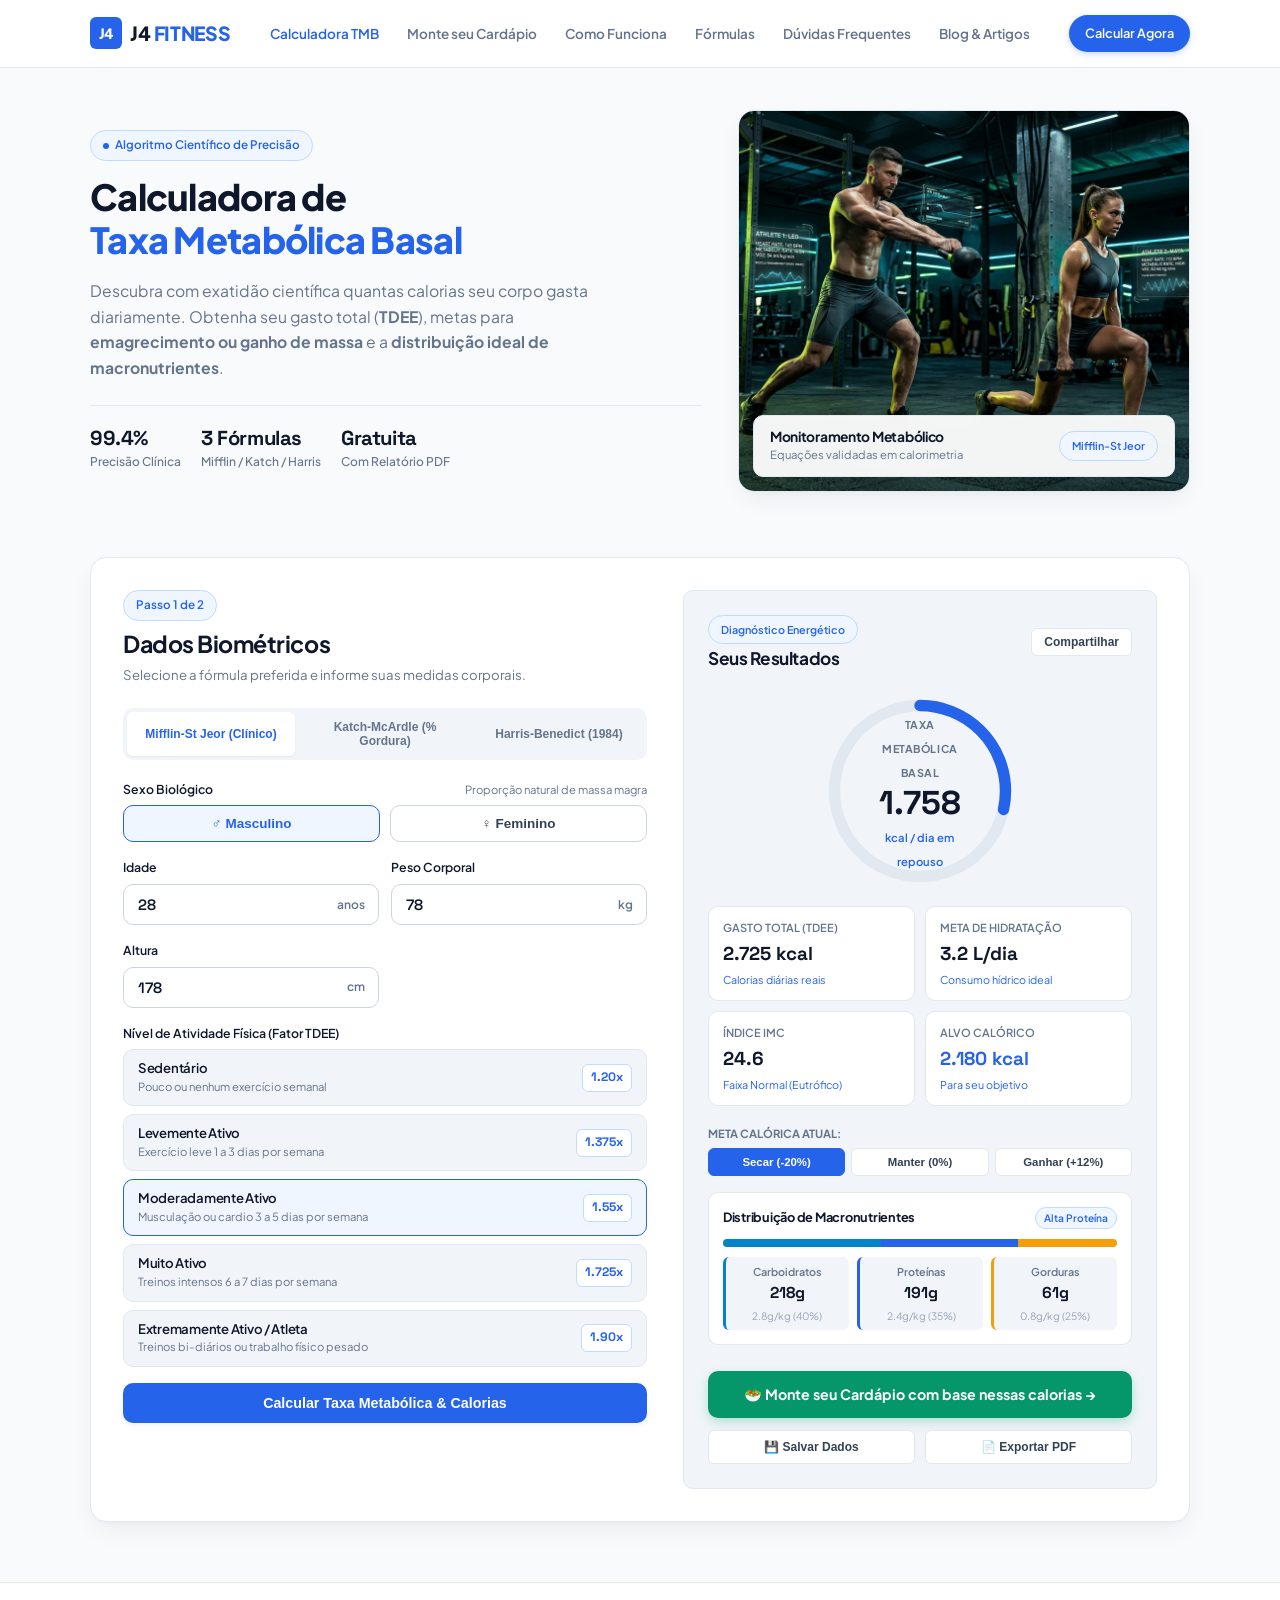
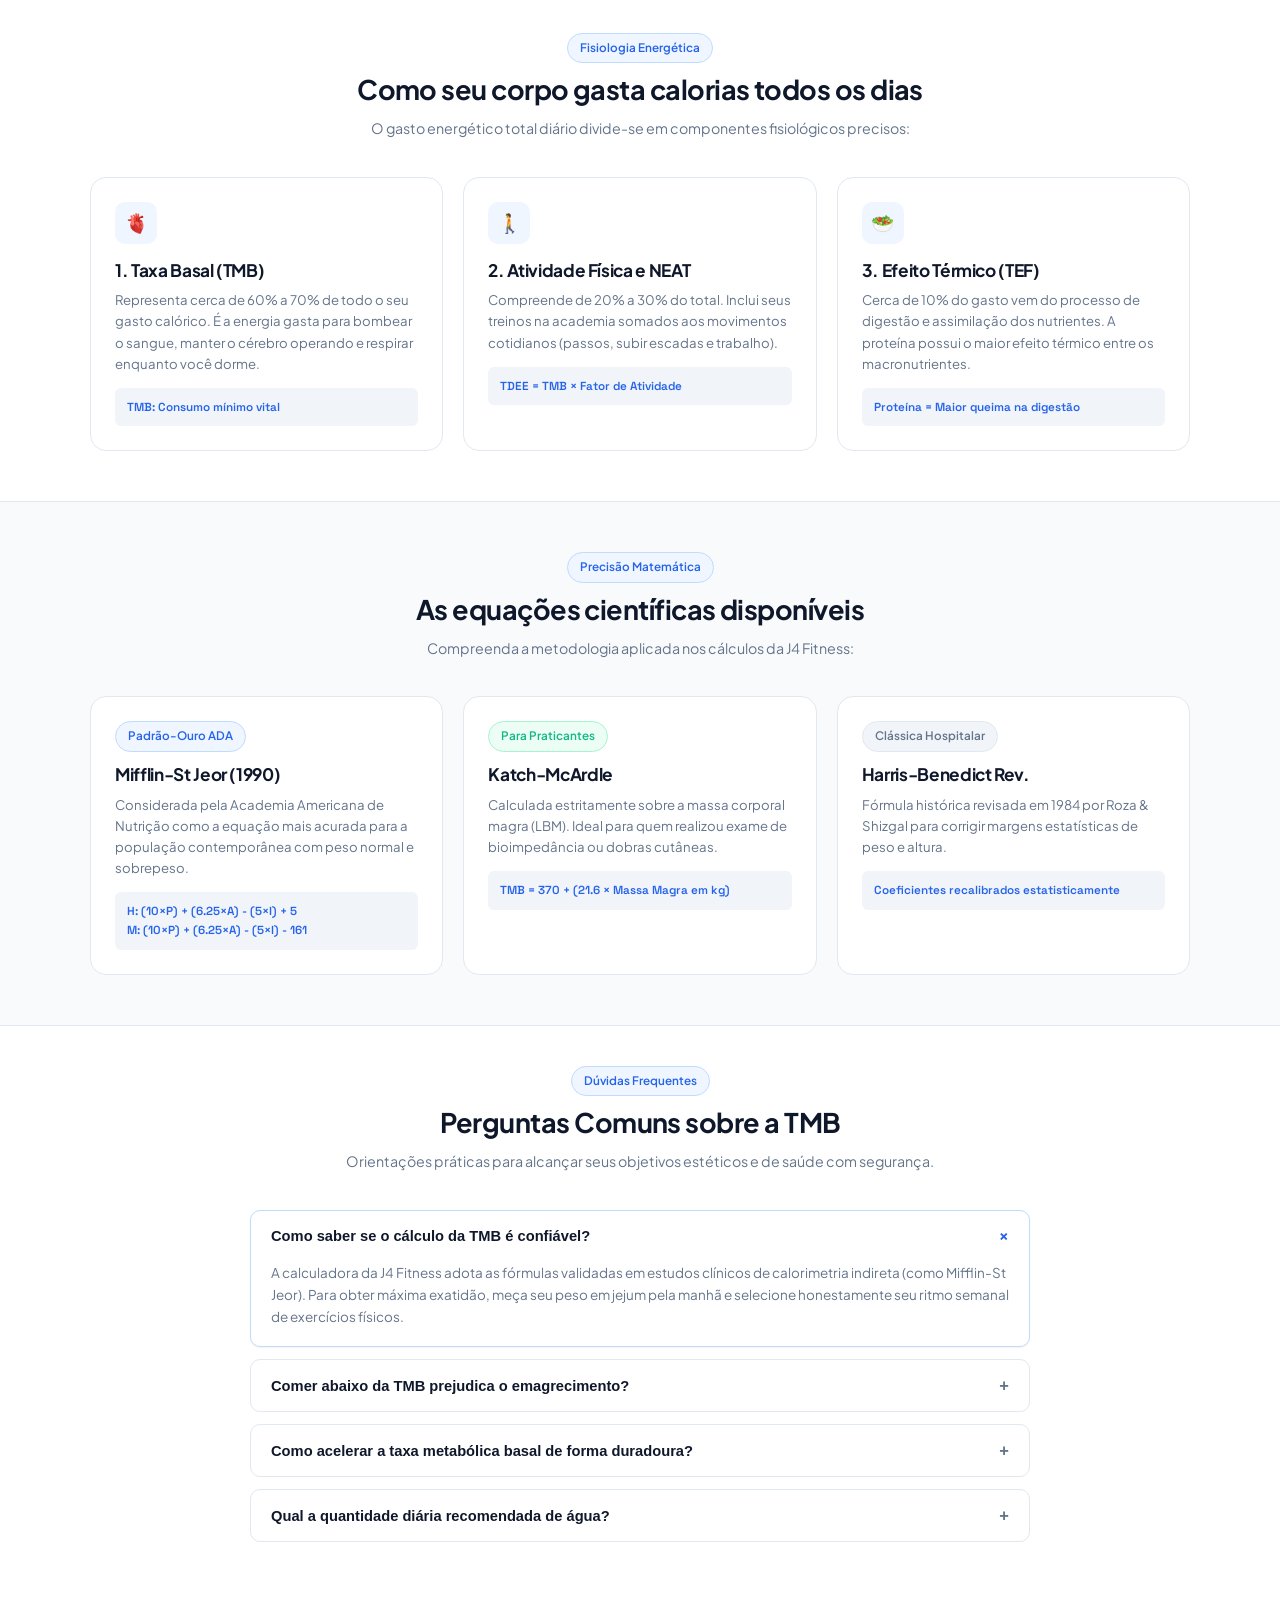
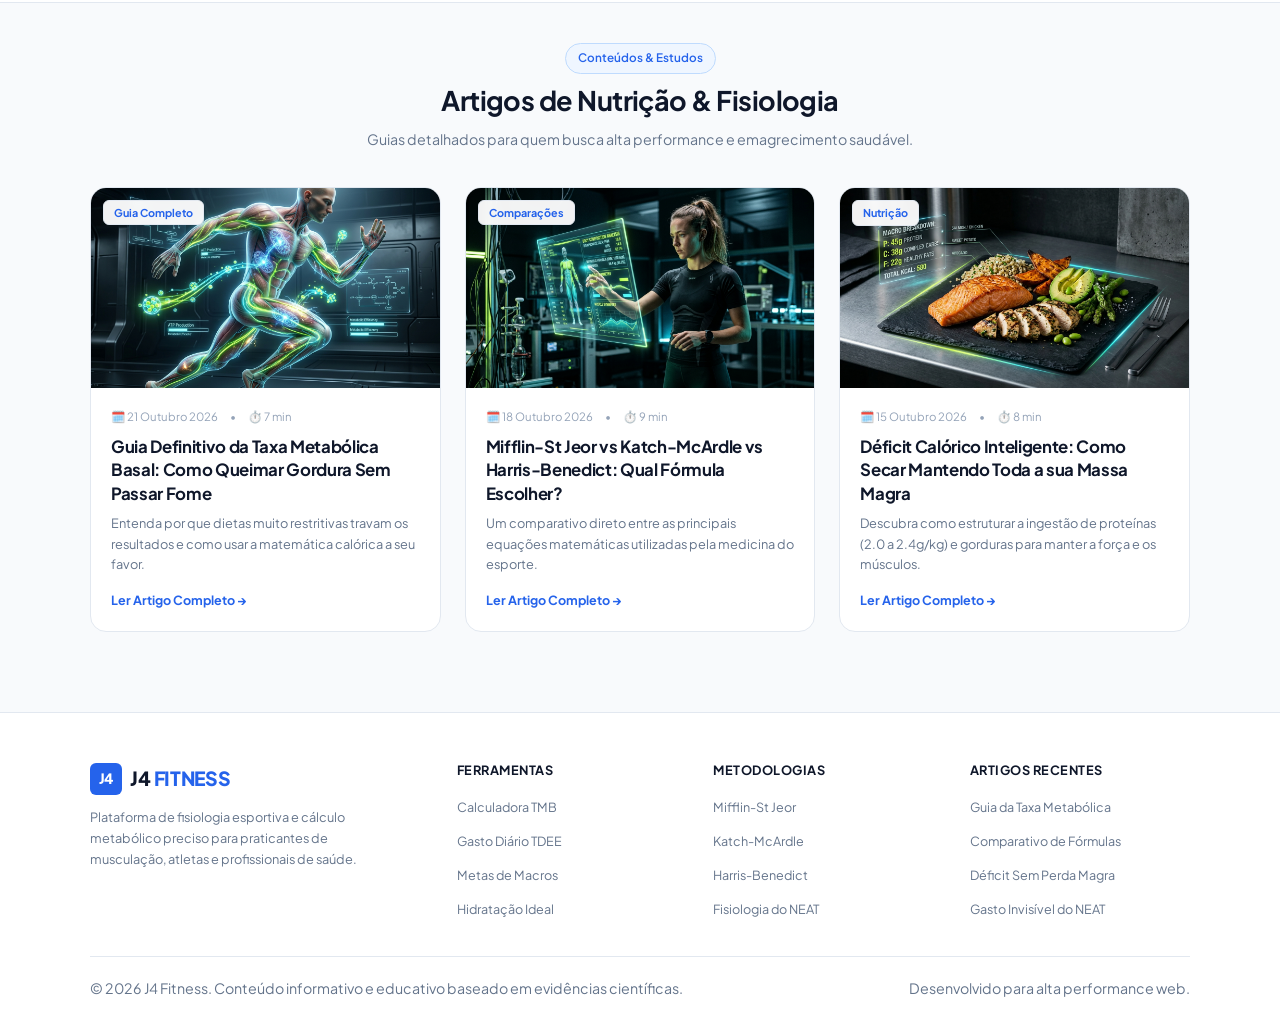
==== commit d778414e: "feat: adicionar funcionalidade Monte seu Cardapio com selecao de refeicoes e alimentos brasileiros" ====
--- a/index.html
+++ b/index.html
@@ -99,6 +99,7 @@
       <nav>
         <ul class="nav-links">
           <li><a href="#calculadora" class="nav-link active">Calculadora TMB</a></li>
+          <li><a href="cardapio.html" class="nav-link">Monte seu Cardápio</a></li>
           <li><a href="#como-funciona" class="nav-link">Como Funciona</a></li>
           <li><a href="#formulas" class="nav-link">Fórmulas</a></li>
           <li><a href="#faq" class="nav-link">Dúvidas Frequentes</a></li>
@@ -396,6 +397,10 @@
             </div>
 
             <!-- Action Buttons Clean -->
+            <a href="cardapio.html" class="btn-submit-calc" style="text-decoration: none; margin-bottom: 12px; background: #059669; box-shadow: 0 4px 12px rgba(5, 150, 105, 0.25);">
+              <span>🥗 Monte seu Cardápio com base nessas calorias →</span>
+            </a>
+
             <div class="action-buttons-clean">
               <button id="btn-save-metrics" class="btn-secondary-clean">
                 💾 Salvar Dados
--- a/assets/css/style.css
+++ b/assets/css/style.css
@@ -1188,3 +1188,549 @@
     grid-template-columns: 1fr;
   }
 }
+
+/* ==========================================================================
+   MONTE SEU CARDÁPIO - STYLES EXTENSION
+   ========================================================================== */
+
+/* Header da Meta Calórica no Cardápio */
+.cardapio-target-banner {
+  background: #FFFFFF;
+  border: 1px solid var(--border-card);
+  border-radius: var(--radius-lg);
+  padding: 24px;
+  margin-bottom: 28px;
+  box-shadow: var(--shadow-sm);
+  display: flex;
+  align-items: center;
+  justify-content: space-between;
+  gap: 20px;
+}
+
+.banner-left h2 {
+  font-size: 1.45rem;
+  margin-bottom: 4px;
+}
+
+.banner-left p {
+  font-size: 0.88rem;
+}
+
+.banner-stats-row {
+  display: flex;
+  gap: 16px;
+  align-items: center;
+}
+
+.target-pill-card {
+  background: var(--bg-subtle);
+  border: 1px solid var(--border-card);
+  border-radius: var(--radius-md);
+  padding: 10px 16px;
+  text-align: center;
+}
+
+.target-pill-card .sub-label {
+  font-size: 0.72rem;
+  font-weight: 700;
+  color: var(--text-muted);
+  text-transform: uppercase;
+}
+
+.target-pill-card .main-val {
+  font-family: var(--font-mono);
+  font-size: 1.35rem;
+  font-weight: 700;
+  color: var(--primary);
+}
+
+/* Wizard Steps Card */
+.wizard-step-card {
+  background: #FFFFFF;
+  border: 1px solid var(--border-card);
+  border-radius: var(--radius-lg);
+  padding: 28px;
+  margin-bottom: 24px;
+  box-shadow: var(--shadow-sm);
+}
+
+.wizard-step-header {
+  margin-bottom: 20px;
+  padding-bottom: 14px;
+  border-bottom: 1px solid var(--border-card);
+}
+
+.wizard-step-header h3 {
+  font-size: 1.25rem;
+  margin-bottom: 4px;
+}
+
+.wizard-step-header p {
+  font-size: 0.88rem;
+}
+
+/* Meal Checkboxes Grid */
+.meal-select-grid {
+  display: grid;
+  grid-template-columns: repeat(auto-fit, minmax(260px, 1fr));
+  gap: 14px;
+}
+
+.meal-check-card {
+  display: flex;
+  align-items: center;
+  gap: 14px;
+  padding: 14px 18px;
+  background: var(--bg-subtle);
+  border: 1px solid var(--border-card);
+  border-radius: var(--radius-md);
+  cursor: pointer;
+  transition: var(--transition);
+}
+
+.meal-check-card:hover {
+  background: #FFFFFF;
+  border-color: var(--border-input);
+}
+
+.meal-check-card.active {
+  background: var(--primary-light);
+  border-color: var(--primary);
+  box-shadow: var(--shadow-xs);
+}
+
+.meal-check-card .meal-icon {
+  font-size: 1.6rem;
+  line-height: 1;
+}
+
+.meal-check-card .meal-info h5 {
+  font-size: 0.95rem;
+  font-weight: 700;
+  color: var(--text-main);
+  margin-bottom: 2px;
+}
+
+.meal-check-card .meal-hint {
+  font-size: 0.76rem;
+  color: var(--text-muted);
+}
+
+.meal-check-card.active .meal-hint {
+  color: var(--primary);
+  font-weight: 600;
+}
+
+/* Food Preferences Categories & Pills */
+.food-category-box {
+  background: var(--bg-subtle);
+  border: 1px solid var(--border-card);
+  border-radius: var(--radius-md);
+  padding: 18px;
+  margin-bottom: 16px;
+}
+
+.category-header {
+  display: flex;
+  align-items: center;
+  justify-content: space-between;
+  margin-bottom: 14px;
+}
+
+.category-header h4 {
+  font-size: 1.05rem;
+  font-weight: 700;
+  color: var(--text-main);
+}
+
+.category-header p {
+  font-size: 0.82rem;
+}
+
+.btn-select-all {
+  background: #FFFFFF;
+  border: 1px solid var(--border-card);
+  border-radius: var(--radius-sm);
+  padding: 5px 12px;
+  font-size: 0.78rem;
+  font-weight: 600;
+  color: var(--primary);
+  cursor: pointer;
+  transition: var(--transition);
+}
+
+.btn-select-all:hover {
+  background: var(--primary-light);
+  border-color: var(--primary-border);
+}
+
+.food-pills-wrap {
+  display: flex;
+  flex-wrap: wrap;
+  gap: 8px;
+}
+
+.food-pill {
+  display: inline-flex;
+  align-items: center;
+  gap: 8px;
+  padding: 8px 14px;
+  background: #FFFFFF;
+  border: 1px solid var(--border-card);
+  border-radius: var(--radius-full);
+  font-size: 0.84rem;
+  font-weight: 600;
+  color: var(--text-body);
+  cursor: pointer;
+  transition: var(--transition);
+}
+
+.food-pill:hover {
+  border-color: var(--primary);
+  background: #FFFFFF;
+}
+
+.food-pill.selected {
+  background: var(--primary-light);
+  border-color: var(--primary);
+  color: var(--primary);
+}
+
+.food-pill .check-mark {
+  font-size: 0.85rem;
+  font-weight: 800;
+  color: var(--primary);
+}
+
+.food-pill .food-cal {
+  font-size: 0.72rem;
+  color: var(--text-light);
+  font-family: var(--font-mono);
+}
+
+.food-pill.selected .food-cal {
+  color: var(--primary);
+}
+
+/* Action Banner to Generate */
+.generate-action-bar {
+  text-align: center;
+  padding: 24px 0 10px;
+}
+
+.btn-large-generate {
+  padding: 14px 32px;
+  background: var(--primary);
+  color: #FFFFFF;
+  border: none;
+  border-radius: var(--radius-full);
+  font-size: 1.05rem;
+  font-weight: 700;
+  cursor: pointer;
+  box-shadow: 0 4px 14px rgba(37, 99, 235, 0.35);
+  display: inline-flex;
+  align-items: center;
+  gap: 10px;
+  transition: var(--transition);
+}
+
+.btn-large-generate:hover {
+  background: var(--primary-hover);
+  transform: translateY(-2px);
+  box-shadow: 0 8px 20px rgba(37, 99, 235, 0.45);
+}
+
+/* Week Days Navigation Tabs */
+.week-tabs-container {
+  display: flex;
+  gap: 8px;
+  overflow-x: auto;
+  padding-bottom: 6px;
+  margin-bottom: 20px;
+}
+
+.day-tab-btn {
+  flex: 1;
+  min-width: 110px;
+  padding: 12px 10px;
+  background: #FFFFFF;
+  border: 1px solid var(--border-card);
+  border-radius: var(--radius-md);
+  text-align: center;
+  cursor: pointer;
+  transition: var(--transition);
+  display: flex;
+  flex-direction: column;
+  gap: 3px;
+}
+
+.day-tab-btn:hover {
+  border-color: var(--primary);
+}
+
+.day-tab-btn.active {
+  background: var(--primary-light);
+  border-color: var(--primary);
+  box-shadow: var(--shadow-xs);
+}
+
+.day-tab-btn .day-short {
+  font-size: 0.85rem;
+  font-weight: 700;
+  color: var(--text-main);
+}
+
+.day-tab-btn.active .day-short {
+  color: var(--primary);
+}
+
+.day-tab-btn .day-kcal {
+  font-size: 0.74rem;
+  font-family: var(--font-mono);
+  color: var(--text-muted);
+}
+
+/* Day Plan Details */
+.day-summary-header {
+  display: flex;
+  align-items: center;
+  justify-content: space-between;
+  background: #FFFFFF;
+  border: 1px solid var(--border-card);
+  border-radius: var(--radius-lg);
+  padding: 20px 24px;
+  margin-bottom: 20px;
+  box-shadow: var(--shadow-xs);
+}
+
+.day-summary-header h3 {
+  font-size: 1.35rem;
+  margin-bottom: 2px;
+}
+
+.day-macro-summary {
+  display: flex;
+  gap: 10px;
+  flex-wrap: wrap;
+}
+
+.sum-pill {
+  padding: 6px 14px;
+  border-radius: var(--radius-full);
+  background: var(--bg-subtle);
+  border: 1px solid var(--border-card);
+  font-size: 0.82rem;
+  color: var(--text-body);
+}
+
+.sum-pill.kcal {
+  background: var(--primary-light);
+  border-color: var(--primary-border);
+  color: var(--primary);
+  font-weight: 700;
+}
+
+/* Meals Timeline */
+.meals-timeline-list {
+  display: flex;
+  flex-direction: column;
+  gap: 16px;
+}
+
+.meal-card-item {
+  background: #FFFFFF;
+  border: 1px solid var(--border-card);
+  border-radius: var(--radius-lg);
+  overflow: hidden;
+  box-shadow: var(--shadow-xs);
+}
+
+.meal-card-head {
+  display: flex;
+  align-items: center;
+  justify-content: space-between;
+  padding: 14px 20px;
+  background: var(--bg-subtle);
+  border-bottom: 1px solid var(--border-card);
+}
+
+.meal-title-group {
+  display: flex;
+  align-items: center;
+  gap: 10px;
+}
+
+.meal-badge-icon {
+  font-size: 1.3rem;
+}
+
+.meal-card-head h5 {
+  font-size: 1rem;
+  font-weight: 700;
+  color: var(--text-main);
+  margin-bottom: 2px;
+}
+
+.meal-target-sub {
+  font-size: 0.75rem;
+  color: var(--text-muted);
+}
+
+.meal-total-kcal {
+  font-family: var(--font-mono);
+  font-size: 1.05rem;
+  font-weight: 700;
+  color: var(--primary);
+}
+
+.meal-foods-table {
+  padding: 12px 20px;
+  display: flex;
+  flex-direction: column;
+  gap: 8px;
+}
+
+.food-row {
+  display: flex;
+  align-items: center;
+  justify-content: space-between;
+  padding: 8px 0;
+  border-bottom: 1px dashed var(--border-card);
+  font-size: 0.88rem;
+}
+
+.food-row:last-child {
+  border-bottom: none;
+}
+
+.food-main-desc {
+  display: flex;
+  align-items: center;
+  gap: 8px;
+  flex-wrap: wrap;
+}
+
+.food-main-desc .bullet {
+  color: var(--primary);
+}
+
+.food-portion-tag {
+  font-size: 0.78rem;
+  color: var(--text-muted);
+  background: var(--bg-subtle);
+  padding: 2px 8px;
+  border-radius: var(--radius-sm);
+}
+
+.food-macro-badges {
+  display: flex;
+  gap: 6px;
+  font-family: var(--font-mono);
+  font-size: 0.75rem;
+}
+
+.macro-badge {
+  padding: 2px 6px;
+  border-radius: var(--radius-sm);
+  font-weight: 600;
+}
+
+.macro-badge.c { background: #E0F2FE; color: #0284C7; }
+.macro-badge.p { background: #EEF2FF; color: #4338CA; }
+.macro-badge.g { background: #FEF3C7; color: #D97706; }
+.macro-badge.k { background: #F1F5F9; color: var(--text-main); font-weight: 700; }
+
+/* Plan Controls Bar */
+.plan-actions-bar {
+  display: flex;
+  gap: 12px;
+  justify-content: flex-end;
+  margin-top: 24px;
+}
+
+/* Modal Grocery List */
+.grocery-modal-backdrop {
+  position: fixed;
+  top: 0;
+  left: 0;
+  right: 0;
+  bottom: 0;
+  background: rgba(15, 23, 42, 0.45);
+  backdrop-filter: blur(4px);
+  z-index: 2000;
+  display: none;
+  align-items: center;
+  justify-content: center;
+  padding: 20px;
+}
+
+.grocery-modal-box {
+  background: #FFFFFF;
+  border-radius: var(--radius-lg);
+  max-width: 600px;
+  width: 100%;
+  max-height: 85vh;
+  display: flex;
+  flex-direction: column;
+  overflow: hidden;
+  box-shadow: var(--shadow-lg);
+}
+
+.grocery-modal-head {
+  padding: 20px 24px;
+  border-bottom: 1px solid var(--border-card);
+  display: flex;
+  align-items: center;
+  justify-content: space-between;
+}
+
+.grocery-modal-head h3 {
+  font-size: 1.25rem;
+}
+
+.grocery-modal-body {
+  padding: 20px 24px;
+  overflow-y: auto;
+  flex: 1;
+}
+
+.grocery-grid-items {
+  display: grid;
+  grid-template-columns: 1fr 1fr;
+  gap: 10px;
+}
+
+.grocery-item-card {
+  display: flex;
+  align-items: center;
+  gap: 10px;
+  padding: 10px;
+  border: 1px solid var(--border-card);
+  border-radius: var(--radius-md);
+  background: var(--bg-subtle);
+  font-size: 0.85rem;
+}
+
+.grocery-item-card input[type="checkbox"] {
+  width: 16px;
+  height: 16px;
+  cursor: pointer;
+}
+
+.grocery-item-card label {
+  cursor: pointer;
+  display: flex;
+  flex-direction: column;
+}
+
+.grocery-item-card label span {
+  font-size: 0.72rem;
+  color: var(--text-muted);
+}
+
+.grocery-modal-footer {
+  padding: 16px 24px;
+  border-top: 1px solid var(--border-card);
+  display: flex;
+  justify-content: flex-end;
+}
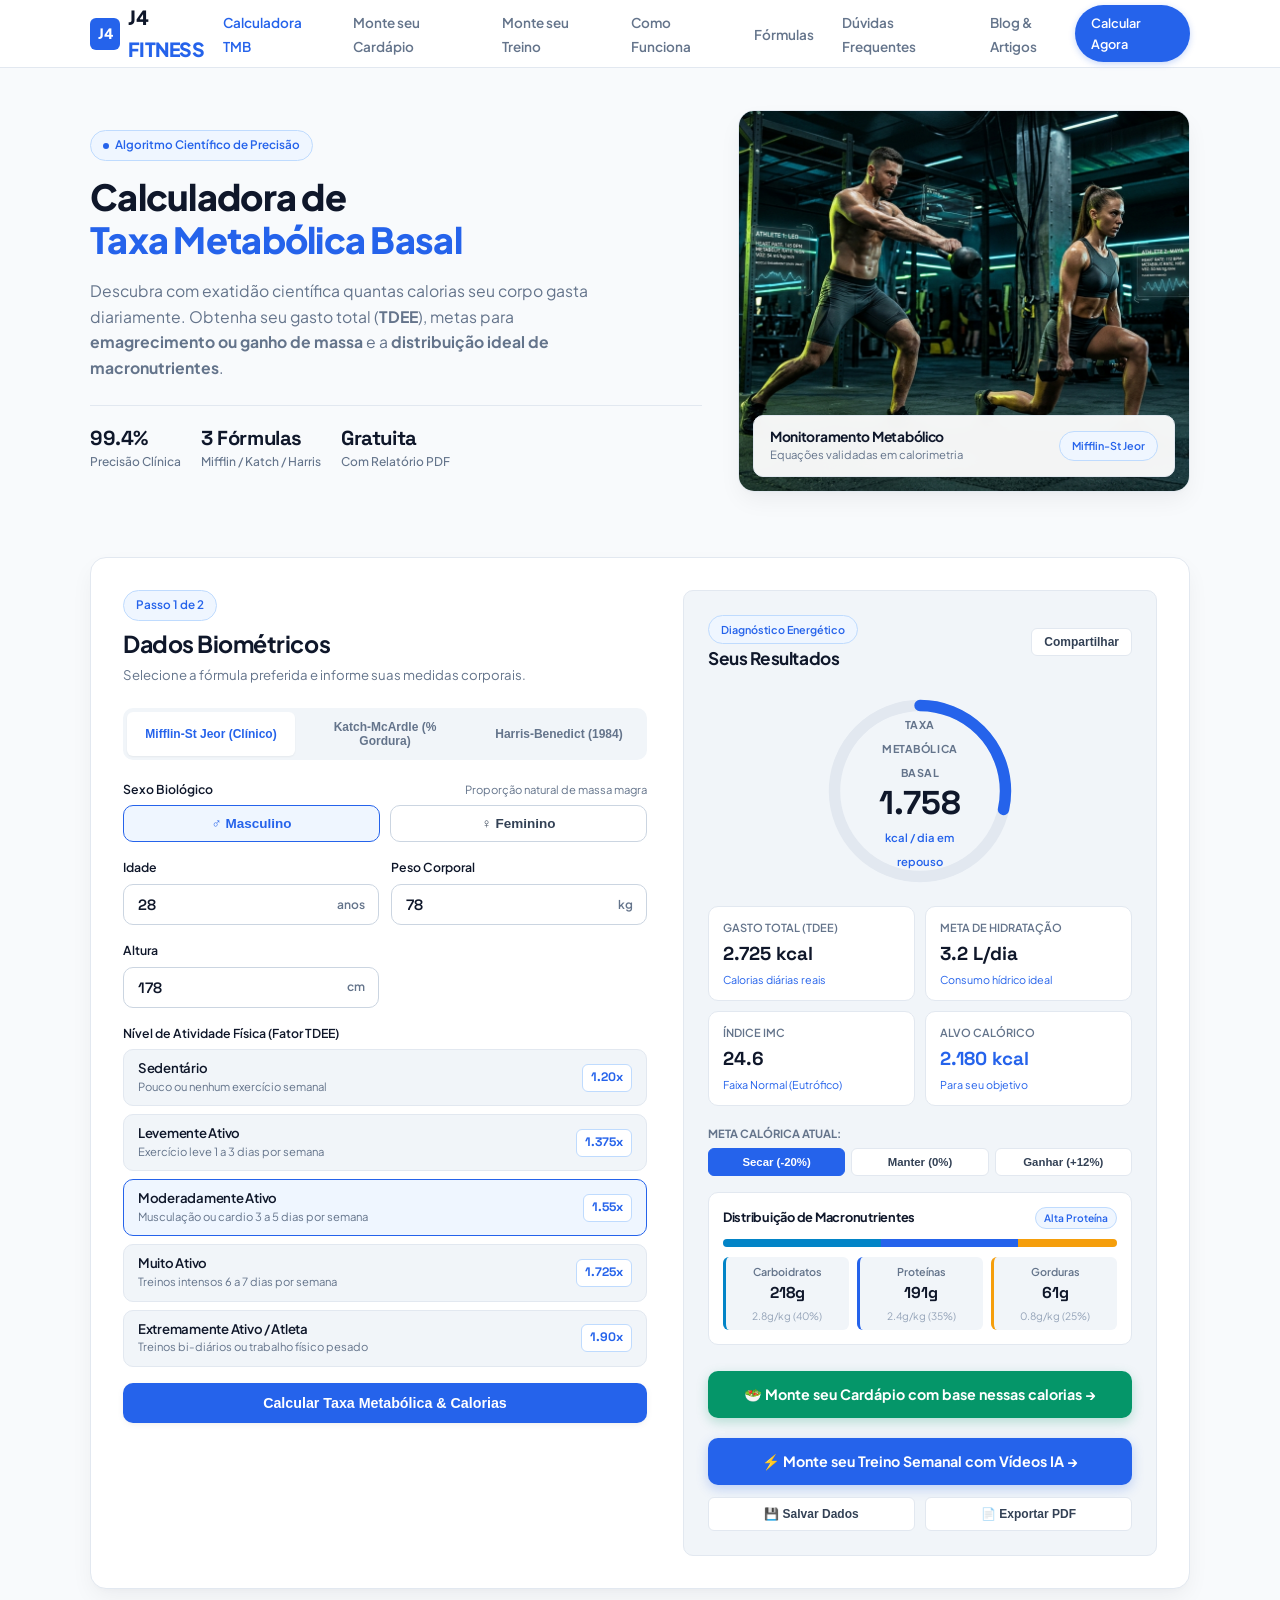
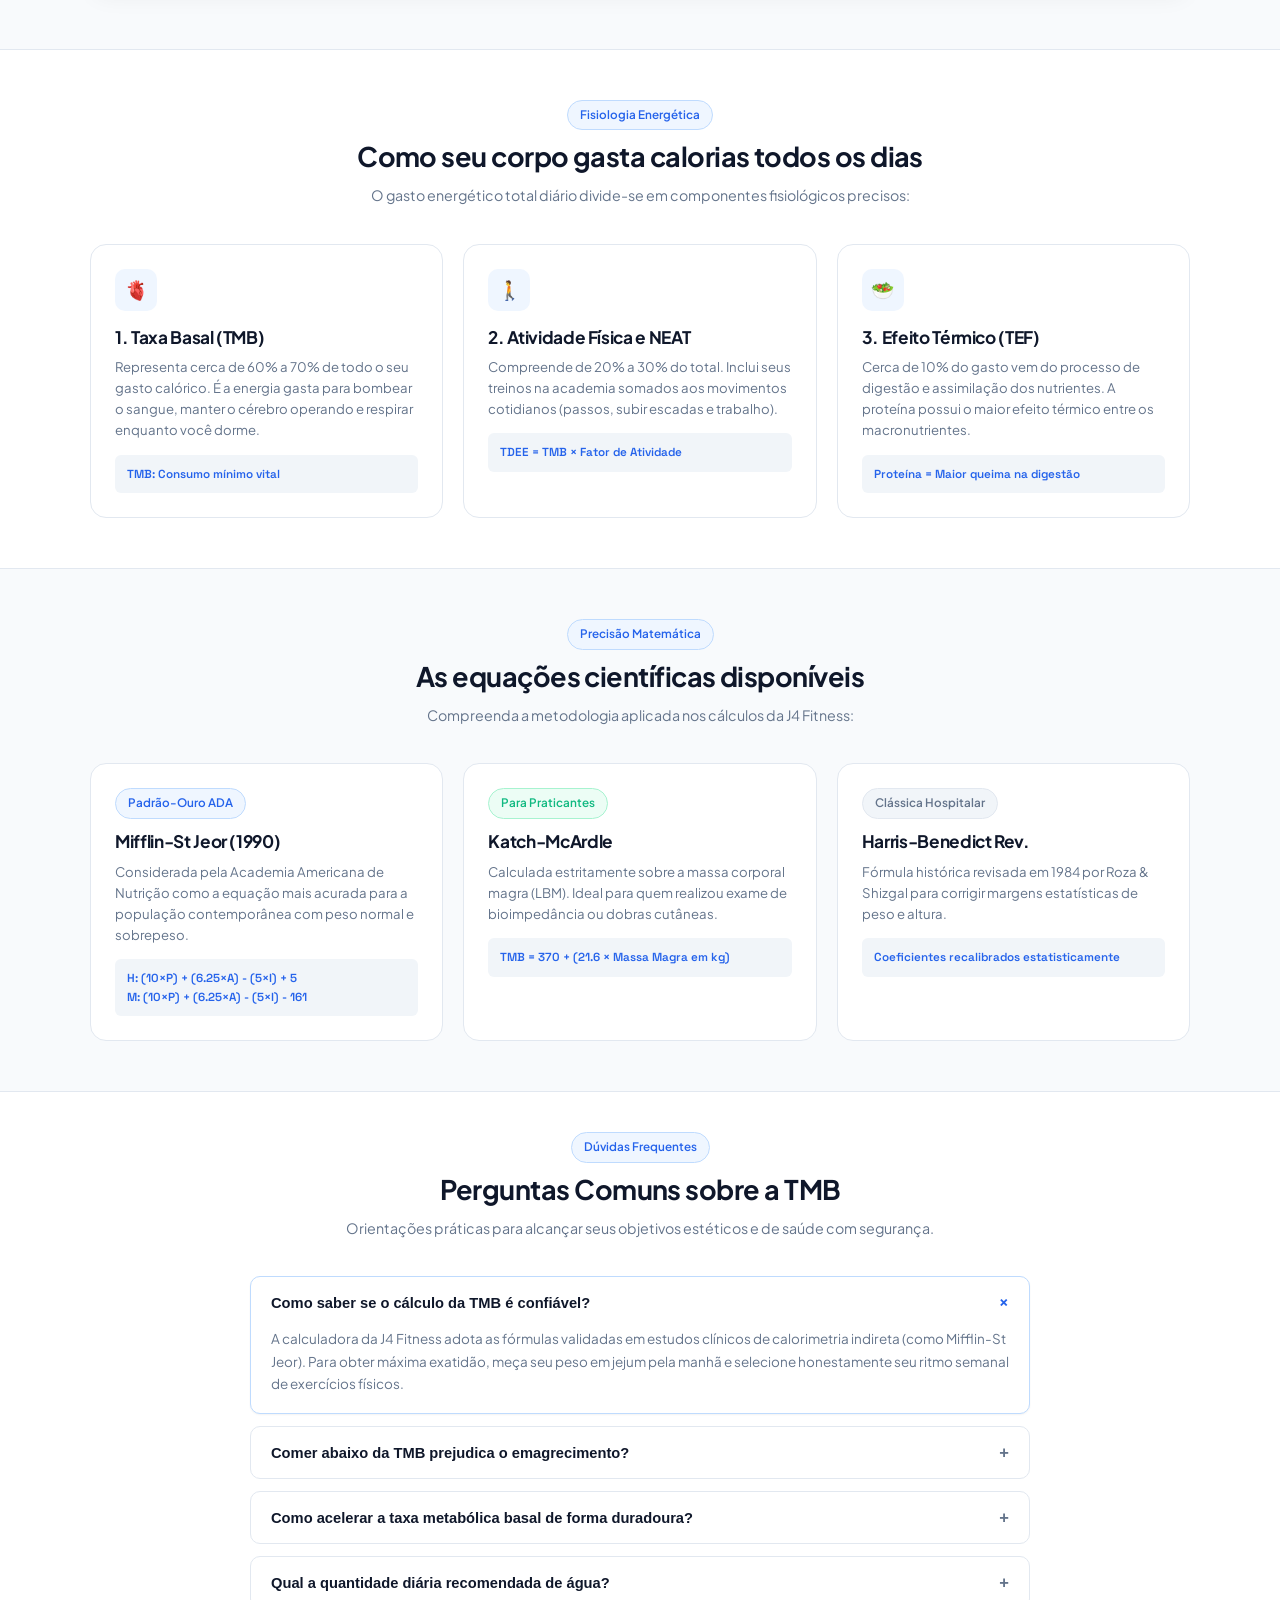
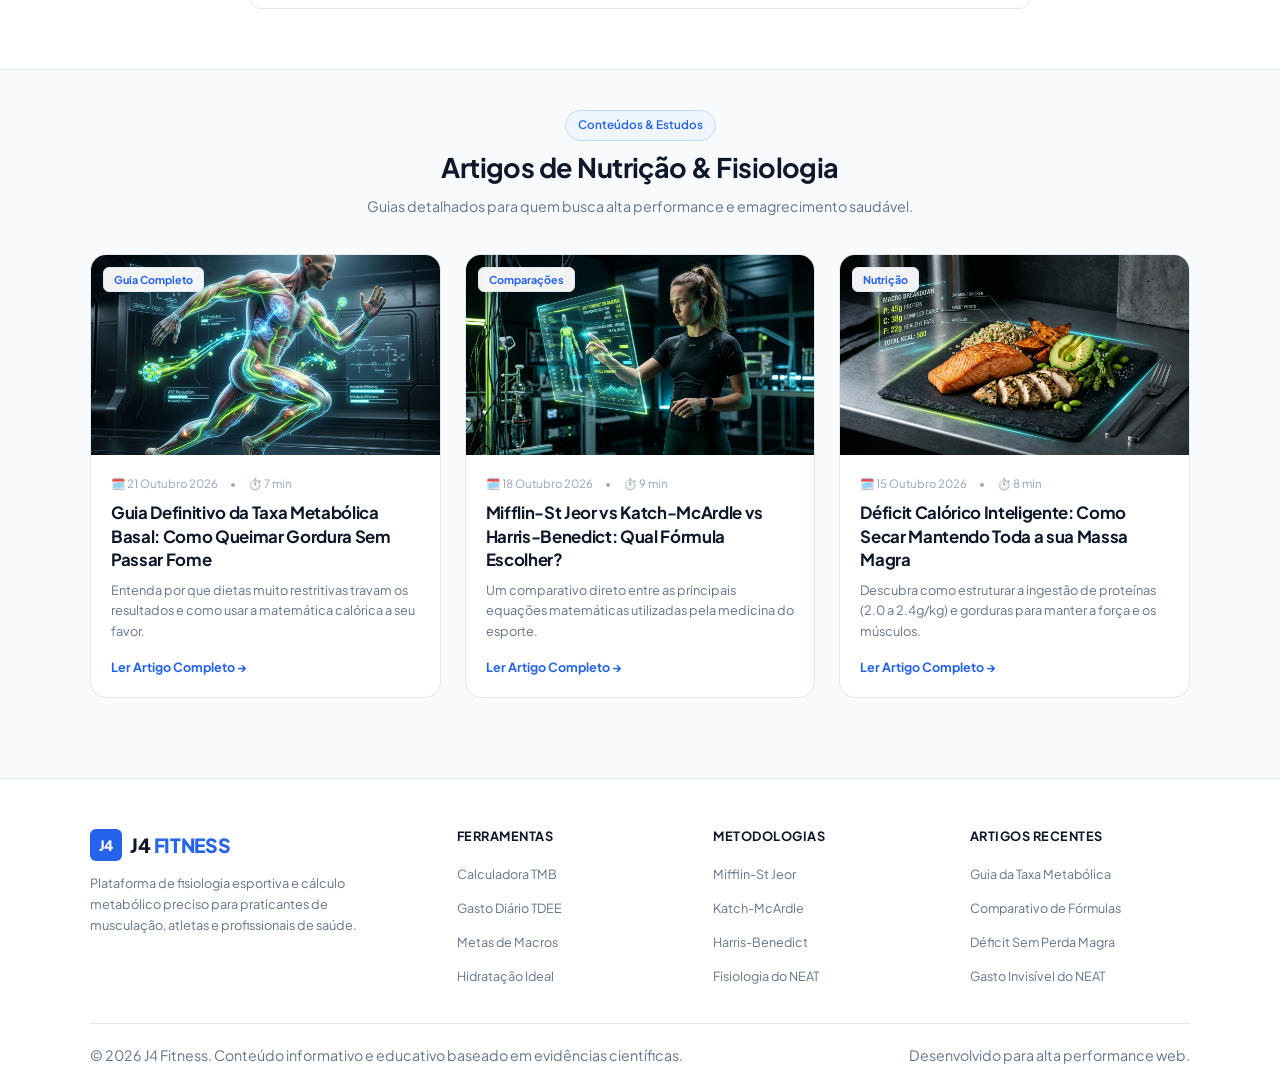
==== commit 72acd358: "feat: adicionar Monte seu Treino com prescricao cientifica e videos IA em 2 angulos" ====
--- a/index.html
+++ b/index.html
@@ -100,6 +100,7 @@
         <ul class="nav-links">
           <li><a href="#calculadora" class="nav-link active">Calculadora TMB</a></li>
           <li><a href="cardapio.html" class="nav-link">Monte seu Cardápio</a></li>
+          <li><a href="treino.html" class="nav-link">Monte seu Treino</a></li>
           <li><a href="#como-funciona" class="nav-link">Como Funciona</a></li>
           <li><a href="#formulas" class="nav-link">Fórmulas</a></li>
           <li><a href="#faq" class="nav-link">Dúvidas Frequentes</a></li>
@@ -397,8 +398,12 @@
             </div>
 
             <!-- Action Buttons Clean -->
-            <a href="cardapio.html" class="btn-submit-calc" style="text-decoration: none; margin-bottom: 12px; background: #059669; box-shadow: 0 4px 12px rgba(5, 150, 105, 0.25);">
+            <a href="cardapio.html" class="btn-submit-calc" style="text-decoration: none; margin-bottom: 10px; background: #059669; box-shadow: 0 4px 12px rgba(5, 150, 105, 0.25);">
               <span>🥗 Monte seu Cardápio com base nessas calorias →</span>
+            </a>
+
+            <a href="treino.html" class="btn-submit-calc" style="text-decoration: none; margin-bottom: 12px; background: var(--primary); box-shadow: 0 4px 12px rgba(37, 99, 235, 0.25);">
+              <span>⚡ Monte seu Treino Semanal com Vídeos IA →</span>
             </a>
 
             <div class="action-buttons-clean">
--- a/assets/css/style.css
+++ b/assets/css/style.css
@@ -1667,7 +1667,7 @@
 .grocery-modal-box {
   background: #FFFFFF;
   border-radius: var(--radius-lg);
-  max-width: 600px;
+  max-width: 700px;
   width: 100%;
   max-height: 85vh;
   display: flex;
@@ -1700,32 +1700,46 @@
   gap: 10px;
 }
 
+@media (max-width: 640px) {
+  .grocery-grid-items {
+    grid-template-columns: 1fr;
+  }
+}
+
 .grocery-item-card {
   display: flex;
   align-items: center;
-  gap: 10px;
-  padding: 10px;
+  gap: 12px;
+  padding: 10px 14px;
   border: 1px solid var(--border-card);
   border-radius: var(--radius-md);
   background: var(--bg-subtle);
   font-size: 0.85rem;
+  transition: all 0.2s ease;
 }
 
 .grocery-item-card input[type="checkbox"] {
-  width: 16px;
-  height: 16px;
+  width: 18px;
+  height: 18px;
   cursor: pointer;
+  accent-color: var(--primary);
 }
 
 .grocery-item-card label {
   cursor: pointer;
   display: flex;
   flex-direction: column;
+  gap: 2px;
+  flex: 1;
+}
+
+.grocery-item-card label strong {
+  font-size: 0.85rem;
+  color: var(--text-main);
 }
 
 .grocery-item-card label span {
-  font-size: 0.72rem;
-  color: var(--text-muted);
+  line-height: 1.3;
 }
 
 .grocery-modal-footer {
@@ -1734,3 +1748,901 @@
   display: flex;
   justify-content: flex-end;
 }
+
+/* ==========================================================================
+   J4 FITNESS - MONTE SEU TREINO (WORKOUT GENERATOR & VIDEO DEMO SYSTEM)
+   ========================================================================== */
+
+.workout-hero-banner {
+  background: linear-gradient(135deg, rgba(240, 249, 255, 0.8) 0%, rgba(255, 255, 255, 0.95) 100%);
+  border: 1px solid var(--border-card);
+  border-radius: var(--radius-lg);
+  padding: 32px 28px;
+  margin-bottom: 32px;
+  position: relative;
+  overflow: hidden;
+  box-shadow: var(--shadow-sm);
+}
+
+.workout-hero-badge {
+  display: inline-flex;
+  align-items: center;
+  gap: 6px;
+  background: rgba(37, 99, 235, 0.1);
+  color: var(--primary);
+  font-weight: 700;
+  font-size: 0.78rem;
+  padding: 4px 12px;
+  border-radius: 9999px;
+  margin-bottom: 12px;
+  text-transform: uppercase;
+  letter-spacing: 0.5px;
+}
+
+/* Selection Cards (Gender, Objective, Environment) */
+.wizard-section-title {
+  font-size: 1.15rem;
+  font-weight: 800;
+  color: var(--text-main);
+  margin-bottom: 8px;
+  display: flex;
+  align-items: center;
+  gap: 10px;
+}
+
+.wizard-section-subtitle {
+  font-size: 0.88rem;
+  color: var(--text-muted);
+  margin-bottom: 18px;
+}
+
+.selection-grid-2 {
+  display: grid;
+  grid-template-columns: 1fr 1fr;
+  gap: 16px;
+  margin-bottom: 28px;
+}
+
+@media (max-width: 640px) {
+  .selection-grid-2 {
+    grid-template-columns: 1fr;
+  }
+}
+
+.card-select-btn {
+  background: #FFFFFF;
+  border: 2px solid var(--border-card);
+  border-radius: var(--radius-md);
+  padding: 18px 20px;
+  cursor: pointer;
+  text-align: left;
+  transition: all 0.25s cubic-bezier(0.16, 1, 0.3, 1);
+  display: flex;
+  align-items: center;
+  gap: 16px;
+  position: relative;
+  user-select: none;
+}
+
+.card-select-btn:hover {
+  border-color: #93C5FD;
+  transform: translateY(-2px);
+  box-shadow: var(--shadow-sm);
+}
+
+.card-select-btn.active {
+  border-color: var(--primary);
+  background: rgba(37, 99, 235, 0.04);
+  box-shadow: 0 4px 14px rgba(37, 99, 235, 0.12);
+}
+
+.card-select-icon {
+  width: 50px;
+  height: 50px;
+  border-radius: 12px;
+  background: var(--bg-subtle);
+  display: flex;
+  align-items: center;
+  justify-content: center;
+  font-size: 1.6rem;
+  flex-shrink: 0;
+  transition: all 0.2s ease;
+}
+
+.card-select-btn.active .card-select-icon {
+  background: var(--primary);
+  color: #FFFFFF;
+}
+
+.card-select-info h4 {
+  font-size: 1rem;
+  font-weight: 700;
+  color: var(--text-main);
+  margin-bottom: 4px;
+}
+
+.card-select-info p {
+  font-size: 0.8rem;
+  color: var(--text-muted);
+  line-height: 1.4;
+  margin: 0;
+}
+
+.card-select-badge {
+  position: absolute;
+  top: 12px;
+  right: 12px;
+  width: 20px;
+  height: 20px;
+  border-radius: 50%;
+  border: 2px solid var(--border-card);
+  display: flex;
+  align-items: center;
+  justify-content: center;
+  font-size: 0.68rem;
+  color: transparent;
+  transition: all 0.2s ease;
+}
+
+.card-select-btn.active .card-select-badge {
+  border-color: var(--primary);
+  background: var(--primary);
+  color: #FFFFFF;
+}
+
+/* Objectives Grid */
+.objectives-grid {
+  display: grid;
+  grid-template-columns: repeat(auto-fill, minmax(280px, 1fr));
+  gap: 14px;
+  margin-bottom: 28px;
+}
+
+.objective-item-btn {
+  background: #FFFFFF;
+  border: 1.5px solid var(--border-card);
+  border-radius: var(--radius-md);
+  padding: 16px 18px;
+  cursor: pointer;
+  transition: all 0.2s ease;
+  display: flex;
+  flex-direction: column;
+  justify-content: space-between;
+  text-align: left;
+  position: relative;
+}
+
+.objective-item-btn:hover {
+  border-color: #93C5FD;
+  box-shadow: var(--shadow-sm);
+}
+
+.objective-item-btn.active {
+  border-color: var(--primary);
+  background: rgba(37, 99, 235, 0.04);
+}
+
+.objective-item-head {
+  display: flex;
+  align-items: center;
+  gap: 12px;
+  margin-bottom: 8px;
+}
+
+.objective-icon-badge {
+  font-size: 1.35rem;
+}
+
+.objective-item-head h5 {
+  font-size: 0.95rem;
+  font-weight: 700;
+  color: var(--text-main);
+}
+
+.objective-item-desc {
+  font-size: 0.78rem;
+  color: var(--text-muted);
+  line-height: 1.4;
+  margin-bottom: 10px;
+}
+
+.objective-focus-tag {
+  align-self: flex-start;
+  font-size: 0.7rem;
+  font-weight: 700;
+  padding: 2px 8px;
+  border-radius: 6px;
+  background: var(--bg-subtle);
+  color: var(--primary);
+}
+
+/* Days of Week Selector */
+.days-selector-container {
+  background: #FFFFFF;
+  border: 1px solid var(--border-card);
+  border-radius: var(--radius-md);
+  padding: 20px;
+  margin-bottom: 30px;
+}
+
+.days-pills-row {
+  display: flex;
+  gap: 10px;
+  flex-wrap: wrap;
+  margin: 14px 0 16px;
+}
+
+.day-pill-btn {
+  flex: 1;
+  min-width: 65px;
+  padding: 12px 8px;
+  border: 1.5px solid var(--border-card);
+  background: var(--bg-subtle);
+  border-radius: var(--radius-sm);
+  cursor: pointer;
+  display: flex;
+  flex-direction: column;
+  align-items: center;
+  gap: 4px;
+  transition: all 0.2s ease;
+  font-family: inherit;
+}
+
+.day-pill-btn:hover {
+  border-color: #93C5FD;
+}
+
+.day-pill-btn.active {
+  border-color: var(--primary);
+  background: var(--primary);
+  color: #FFFFFF;
+}
+
+.day-pill-btn strong {
+  font-size: 0.88rem;
+}
+
+.day-pill-btn span {
+  font-size: 0.72rem;
+  opacity: 0.85;
+}
+
+.day-pill-btn.active span {
+  color: #E0E7FF;
+}
+
+.frequency-feedback-banner {
+  background: var(--bg-subtle);
+  border-left: 3px solid var(--primary);
+  padding: 10px 14px;
+  border-radius: 0 var(--radius-sm) var(--radius-sm) 0;
+  font-size: 0.82rem;
+  color: var(--text-body);
+  display: flex;
+  align-items: center;
+  justify-content: space-between;
+}
+
+/* Plan Display Navigation */
+.plan-tabs-row {
+  display: flex;
+  gap: 8px;
+  overflow-x: auto;
+  padding-bottom: 8px;
+  margin-bottom: 20px;
+  border-bottom: 1px solid var(--border-card);
+}
+
+.plan-day-tab {
+  padding: 8px 16px;
+  border-radius: var(--radius-sm);
+  background: #FFFFFF;
+  border: 1px solid var(--border-card);
+  font-size: 0.84rem;
+  font-weight: 700;
+  color: var(--text-muted);
+  cursor: pointer;
+  white-space: nowrap;
+  transition: all 0.2s ease;
+}
+
+.plan-day-tab:hover {
+  color: var(--text-main);
+  border-color: #93C5FD;
+}
+
+.plan-day-tab.active {
+  background: var(--primary);
+  color: #FFFFFF;
+  border-color: var(--primary);
+}
+
+/* Day Plan Card */
+.workout-day-card {
+  background: #FFFFFF;
+  border: 1px solid var(--border-card);
+  border-radius: var(--radius-lg);
+  padding: 24px;
+  box-shadow: var(--shadow-sm);
+  margin-bottom: 24px;
+}
+
+.workout-day-head {
+  display: flex;
+  justify-content: space-between;
+  align-items: flex-start;
+  flex-wrap: wrap;
+  gap: 12px;
+  padding-bottom: 18px;
+  border-bottom: 1px solid var(--border-card);
+  margin-bottom: 20px;
+}
+
+.workout-day-title-wrap h3 {
+  font-size: 1.3rem;
+  font-weight: 800;
+  color: var(--text-main);
+  margin-bottom: 4px;
+}
+
+.workout-day-target-sub {
+  font-size: 0.85rem;
+  color: var(--text-muted);
+}
+
+.workout-day-badges {
+  display: flex;
+  gap: 8px;
+  align-items: center;
+}
+
+.badge-metric {
+  background: var(--bg-subtle);
+  border: 1px solid var(--border-card);
+  padding: 5px 12px;
+  border-radius: 9999px;
+  font-size: 0.78rem;
+  font-weight: 700;
+  color: var(--text-body);
+}
+
+/* Warmup Box */
+.warmup-box {
+  background: #FFFBEB;
+  border: 1px solid #FDE68A;
+  border-radius: var(--radius-md);
+  padding: 12px 16px;
+  margin-bottom: 20px;
+  display: flex;
+  align-items: center;
+  gap: 12px;
+  font-size: 0.82rem;
+  color: #92400E;
+}
+
+/* Exercise Row */
+.workout-exercise-item {
+  background: var(--bg-subtle);
+  border: 1px solid var(--border-card);
+  border-radius: var(--radius-md);
+  padding: 16px 18px;
+  margin-bottom: 14px;
+  transition: all 0.2s ease;
+}
+
+.workout-exercise-item:hover {
+  border-color: #CBD5E1;
+  background: #FFFFFF;
+  box-shadow: 0 3px 10px rgba(0, 0, 0, 0.03);
+}
+
+.exercise-item-main {
+  display: flex;
+  justify-content: space-between;
+  align-items: center;
+  flex-wrap: wrap;
+  gap: 12px;
+  margin-bottom: 10px;
+}
+
+.exercise-name-group {
+  display: flex;
+  align-items: center;
+  gap: 12px;
+}
+
+.exercise-num-badge {
+  width: 28px;
+  height: 28px;
+  background: #FFFFFF;
+  border: 1.5px solid var(--border-card);
+  border-radius: 50%;
+  display: flex;
+  align-items: center;
+  justify-content: center;
+  font-size: 0.78rem;
+  font-weight: 800;
+  color: var(--primary);
+  flex-shrink: 0;
+}
+
+.exercise-title-text h4 {
+  font-size: 0.98rem;
+  font-weight: 700;
+  color: var(--text-main);
+  margin-bottom: 2px;
+}
+
+.exercise-target-tags {
+  display: flex;
+  gap: 6px;
+  flex-wrap: wrap;
+}
+
+.muscle-tag {
+  font-size: 0.7rem;
+  font-weight: 600;
+  padding: 2px 8px;
+  border-radius: 4px;
+  background: rgba(37, 99, 235, 0.08);
+  color: var(--primary);
+}
+
+.muscle-tag.sec {
+  background: #E2E8F0;
+  color: var(--text-muted);
+}
+
+/* Sets, Reps and Video CTA */
+.exercise-meta-actions {
+  display: flex;
+  align-items: center;
+  gap: 12px;
+  flex-wrap: wrap;
+}
+
+.exercise-prescription-tag {
+  background: #FFFFFF;
+  border: 1px solid var(--border-card);
+  padding: 6px 12px;
+  border-radius: var(--radius-sm);
+  font-size: 0.82rem;
+  font-weight: 700;
+  color: var(--text-main);
+  white-space: nowrap;
+}
+
+.btn-open-video {
+  background: var(--primary);
+  color: #FFFFFF;
+  border: none;
+  padding: 7px 14px;
+  border-radius: var(--radius-sm);
+  font-size: 0.8rem;
+  font-weight: 700;
+  cursor: pointer;
+  display: inline-flex;
+  align-items: center;
+  gap: 6px;
+  transition: all 0.2s ease;
+}
+
+.btn-open-video:hover {
+  background: var(--primary-dark);
+  transform: translateY(-1px);
+}
+
+/* Biomechanical Cue Bar */
+.exercise-cue-bar {
+  font-size: 0.78rem;
+  color: var(--text-body);
+  line-height: 1.4;
+  padding-top: 8px;
+  border-top: 1px dashed #CBD5E1;
+  display: flex;
+  align-items: flex-start;
+  gap: 8px;
+}
+
+.exercise-cue-bar span.icon {
+  color: var(--primary);
+  font-weight: 800;
+}
+
+/* Rest Day View */
+.rest-day-card {
+  text-align: center;
+  padding: 40px 20px;
+  background: var(--bg-subtle);
+  border: 1px solid var(--border-card);
+  border-radius: var(--radius-lg);
+}
+
+.rest-day-card .rest-icon {
+  font-size: 3rem;
+  margin-bottom: 14px;
+}
+
+.rest-day-card h4 {
+  font-size: 1.2rem;
+  font-weight: 800;
+  color: var(--text-main);
+  margin-bottom: 8px;
+}
+
+.rest-day-card p {
+  font-size: 0.85rem;
+  color: var(--text-muted);
+  max-width: 480px;
+  margin: 0 auto 18px;
+}
+
+/* Video Modal Demonstration */
+.video-modal-backdrop {
+  position: fixed;
+  top: 0;
+  left: 0;
+  right: 0;
+  bottom: 0;
+  background: rgba(15, 23, 42, 0.6);
+  backdrop-filter: blur(5px);
+  z-index: 3000;
+  display: none;
+  align-items: center;
+  justify-content: center;
+  padding: 20px;
+}
+
+.video-modal-box {
+  background: #FFFFFF;
+  border-radius: var(--radius-lg);
+  max-width: 820px;
+  width: 100%;
+  max-height: 90vh;
+  display: flex;
+  flex-direction: column;
+  overflow: hidden;
+  box-shadow: 0 20px 40px rgba(0, 0, 0, 0.2);
+  animation: modalFadeIn 0.25s ease-out;
+}
+
+@keyframes modalFadeIn {
+  from { opacity: 0; transform: scale(0.97); }
+  to { opacity: 1; transform: scale(1); }
+}
+
+.video-modal-head {
+  padding: 18px 24px;
+  border-bottom: 1px solid var(--border-card);
+  display: flex;
+  align-items: center;
+  justify-content: space-between;
+  background: #FFFFFF;
+}
+
+.video-modal-head h3 {
+  font-size: 1.15rem;
+  font-weight: 800;
+  color: var(--text-main);
+  margin: 0;
+}
+
+.video-modal-body {
+  padding: 20px 24px;
+  overflow-y: auto;
+  flex: 1;
+}
+
+/* Angle & Athlete Switcher */
+.video-control-row {
+  display: flex;
+  justify-content: space-between;
+  align-items: center;
+  flex-wrap: wrap;
+  gap: 12px;
+  margin-bottom: 16px;
+  padding-bottom: 14px;
+  border-bottom: 1px solid var(--border-card);
+}
+
+.angle-tabs-group {
+  display: flex;
+  gap: 6px;
+  background: var(--bg-subtle);
+  padding: 4px;
+  border-radius: var(--radius-sm);
+  border: 1px solid var(--border-card);
+}
+
+.angle-tab-btn {
+  padding: 6px 14px;
+  border: none;
+  background: transparent;
+  font-size: 0.78rem;
+  font-weight: 700;
+  color: var(--text-muted);
+  border-radius: 4px;
+  cursor: pointer;
+  transition: all 0.2s ease;
+}
+
+.angle-tab-btn.active {
+  background: #FFFFFF;
+  color: var(--primary);
+  box-shadow: var(--shadow-sm);
+}
+
+.athlete-switch-btn {
+  background: var(--bg-subtle);
+  border: 1px solid var(--border-card);
+  padding: 6px 14px;
+  border-radius: var(--radius-sm);
+  font-size: 0.78rem;
+  font-weight: 700;
+  color: var(--text-main);
+  cursor: pointer;
+  display: inline-flex;
+  align-items: center;
+  gap: 6px;
+  transition: all 0.2s ease;
+}
+
+.athlete-switch-btn:hover {
+  border-color: var(--primary);
+}
+
+/* Dual / Single Screen Media Stage */
+.video-stage-container {
+  background: #0F172A;
+  border-radius: var(--radius-md);
+  overflow: hidden;
+  position: relative;
+  margin-bottom: 16px;
+  min-height: 340px;
+  display: flex;
+  align-items: center;
+  justify-content: center;
+}
+
+.video-screen-grid {
+  width: 100%;
+  display: grid;
+  grid-template-columns: 1fr;
+  height: 380px;
+}
+
+.video-screen-grid.dual-view {
+  grid-template-columns: 1fr 1fr;
+  gap: 2px;
+  background: #1E293B;
+}
+
+@media (max-width: 640px) {
+  .video-screen-grid.dual-view {
+    grid-template-columns: 1fr;
+    height: auto;
+  }
+}
+
+.video-viewport {
+  position: relative;
+  width: 100%;
+  height: 100%;
+  background: #090D16;
+  overflow: hidden;
+  display: flex;
+  align-items: center;
+  justify-content: center;
+}
+
+.video-viewport img,
+.video-viewport video {
+  width: 100%;
+  height: 100%;
+  object-fit: cover;
+  display: block;
+}
+
+.video-angle-watermark {
+  position: absolute;
+  top: 12px;
+  left: 12px;
+  background: rgba(15, 23, 42, 0.75);
+  color: #FFFFFF;
+  font-size: 0.72rem;
+  font-weight: 700;
+  padding: 3px 10px;
+  border-radius: 6px;
+  backdrop-filter: blur(4px);
+  border: 1px solid rgba(255, 255, 255, 0.15);
+  z-index: 5;
+}
+
+.video-actor-tag {
+  position: absolute;
+  top: 12px;
+  right: 12px;
+  background: rgba(37, 99, 235, 0.85);
+  color: #FFFFFF;
+  font-size: 0.7rem;
+  font-weight: 700;
+  padding: 3px 8px;
+  border-radius: 6px;
+  backdrop-filter: blur(4px);
+  z-index: 5;
+}
+
+/* Motion & Phase Indicator Bar */
+.biomechanic-phase-tracker {
+  background: #FFFFFF;
+  border: 1px solid var(--border-card);
+  border-radius: var(--radius-sm);
+  padding: 10px 14px;
+  margin-bottom: 18px;
+  display: flex;
+  align-items: center;
+  justify-content: space-between;
+  gap: 8px;
+}
+
+.phase-step-badge {
+  flex: 1;
+  text-align: center;
+  padding: 6px 8px;
+  border-radius: 4px;
+  font-size: 0.74rem;
+  font-weight: 700;
+  color: var(--text-muted);
+  background: var(--bg-subtle);
+  transition: all 0.3s ease;
+}
+
+.phase-step-badge.active {
+  background: var(--primary);
+  color: #FFFFFF;
+}
+
+/* Checklist and Mistakes Columns */
+.technical-guides-grid {
+  display: grid;
+  grid-template-columns: 1fr 1fr;
+  gap: 16px;
+}
+
+@media (max-width: 640px) {
+  .technical-guides-grid {
+    grid-template-columns: 1fr;
+  }
+}
+
+.guide-column-box {
+  background: var(--bg-subtle);
+  border: 1px solid var(--border-card);
+  border-radius: var(--radius-sm);
+  padding: 14px;
+}
+
+.guide-column-box h5 {
+  font-size: 0.85rem;
+  font-weight: 800;
+  margin-bottom: 8px;
+  display: flex;
+  align-items: center;
+  gap: 6px;
+}
+
+.guide-column-box.tips h5 { color: #047857; }
+.guide-column-box.mistakes h5 { color: #B91C1C; }
+
+.guide-column-box ul {
+  list-style: none;
+  padding: 0;
+  margin: 0;
+  font-size: 0.78rem;
+  line-height: 1.45;
+  color: var(--text-body);
+}
+
+.guide-column-box ul li {
+  position: relative;
+  padding-left: 16px;
+  margin-bottom: 6px;
+}
+
+.guide-column-box.tips ul li::before {
+  content: '✓';
+  position: absolute;
+  left: 0;
+  color: #059669;
+  font-weight: 800;
+}
+
+.guide-column-box.mistakes ul li::before {
+  content: '✕';
+  position: absolute;
+  left: 0;
+  color: #DC2626;
+  font-weight: 800;
+}
+
+/* Floating Rest Timer Widget */
+.floating-rest-timer {
+  position: fixed;
+  bottom: 24px;
+  right: 24px;
+  background: #FFFFFF;
+  border: 1.5px solid var(--primary);
+  border-radius: var(--radius-lg);
+  padding: 14px 18px;
+  box-shadow: 0 10px 25px rgba(0, 0, 0, 0.12);
+  z-index: 2000;
+  display: flex;
+  align-items: center;
+  gap: 14px;
+  animation: slideUpTimer 0.3s cubic-bezier(0.16, 1, 0.3, 1);
+}
+
+@keyframes slideUpTimer {
+  from { opacity: 0; transform: translateY(20px); }
+  to { opacity: 1; transform: translateY(0); }
+}
+
+.timer-countdown-display {
+  display: flex;
+  flex-direction: column;
+  align-items: center;
+}
+
+.timer-digits {
+  font-family: 'Space Grotesk', monospace;
+  font-size: 1.4rem;
+  font-weight: 800;
+  color: var(--primary);
+  line-height: 1;
+}
+
+.timer-label {
+  font-size: 0.68rem;
+  font-weight: 700;
+  color: var(--text-muted);
+  text-transform: uppercase;
+  letter-spacing: 0.5px;
+}
+
+.timer-preset-btns {
+  display: flex;
+  gap: 4px;
+}
+
+.timer-chip-btn {
+  background: var(--bg-subtle);
+  border: 1px solid var(--border-card);
+  padding: 5px 8px;
+  border-radius: 6px;
+  font-size: 0.74rem;
+  font-weight: 700;
+  color: var(--text-body);
+  cursor: pointer;
+  transition: all 0.2s ease;
+}
+
+.timer-chip-btn:hover {
+  background: var(--primary);
+  color: #FFFFFF;
+  border-color: var(--primary);
+}
+
+/* Print Styles for Workout Sheet */
+@media print {
+  .navbar, .footer-clean, .workout-hero-banner, .selection-grid-2, .objectives-grid, .days-selector-container, .plan-actions-bar, .floating-rest-timer, .btn-open-video {
+    display: none !important;
+  }
+  .workout-day-card {
+    page-break-inside: avoid;
+    border: 1px solid #000;
+    box-shadow: none !important;
+    margin-bottom: 20px;
+  }
+}
+
+
